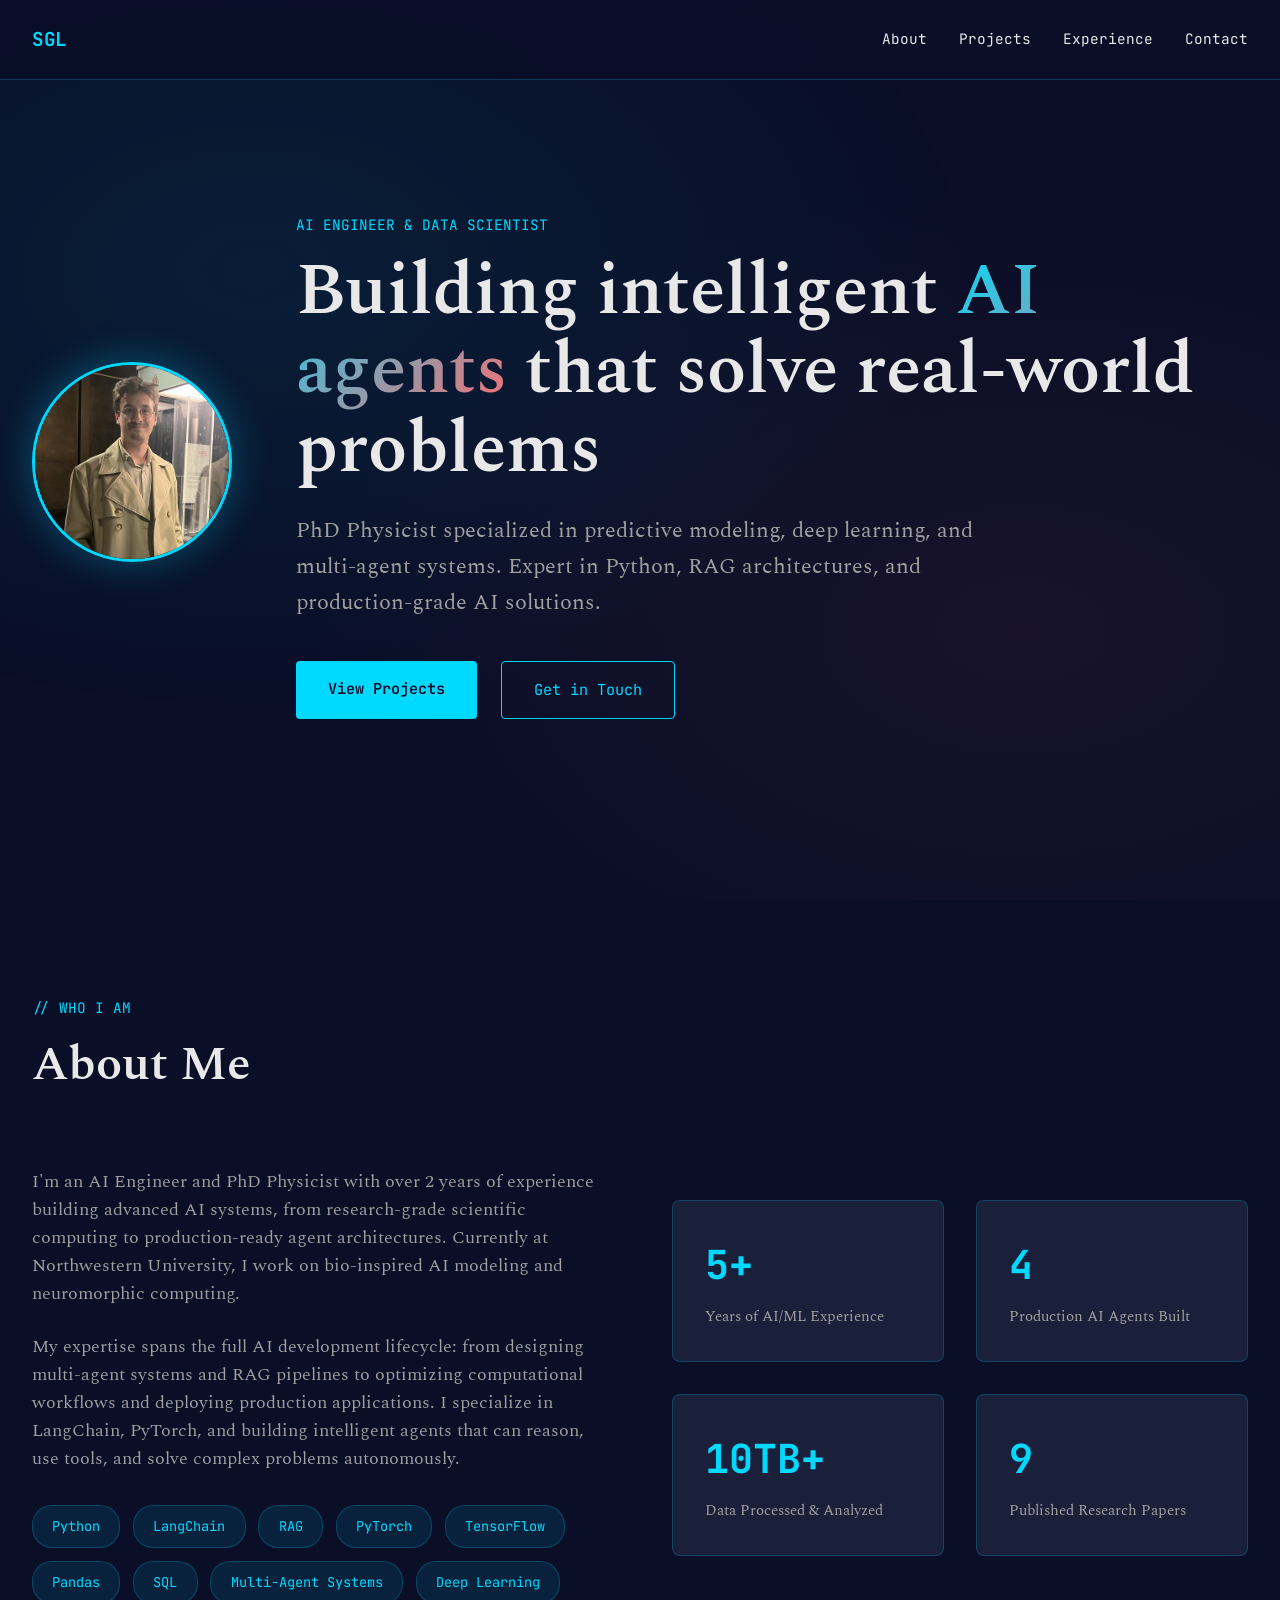
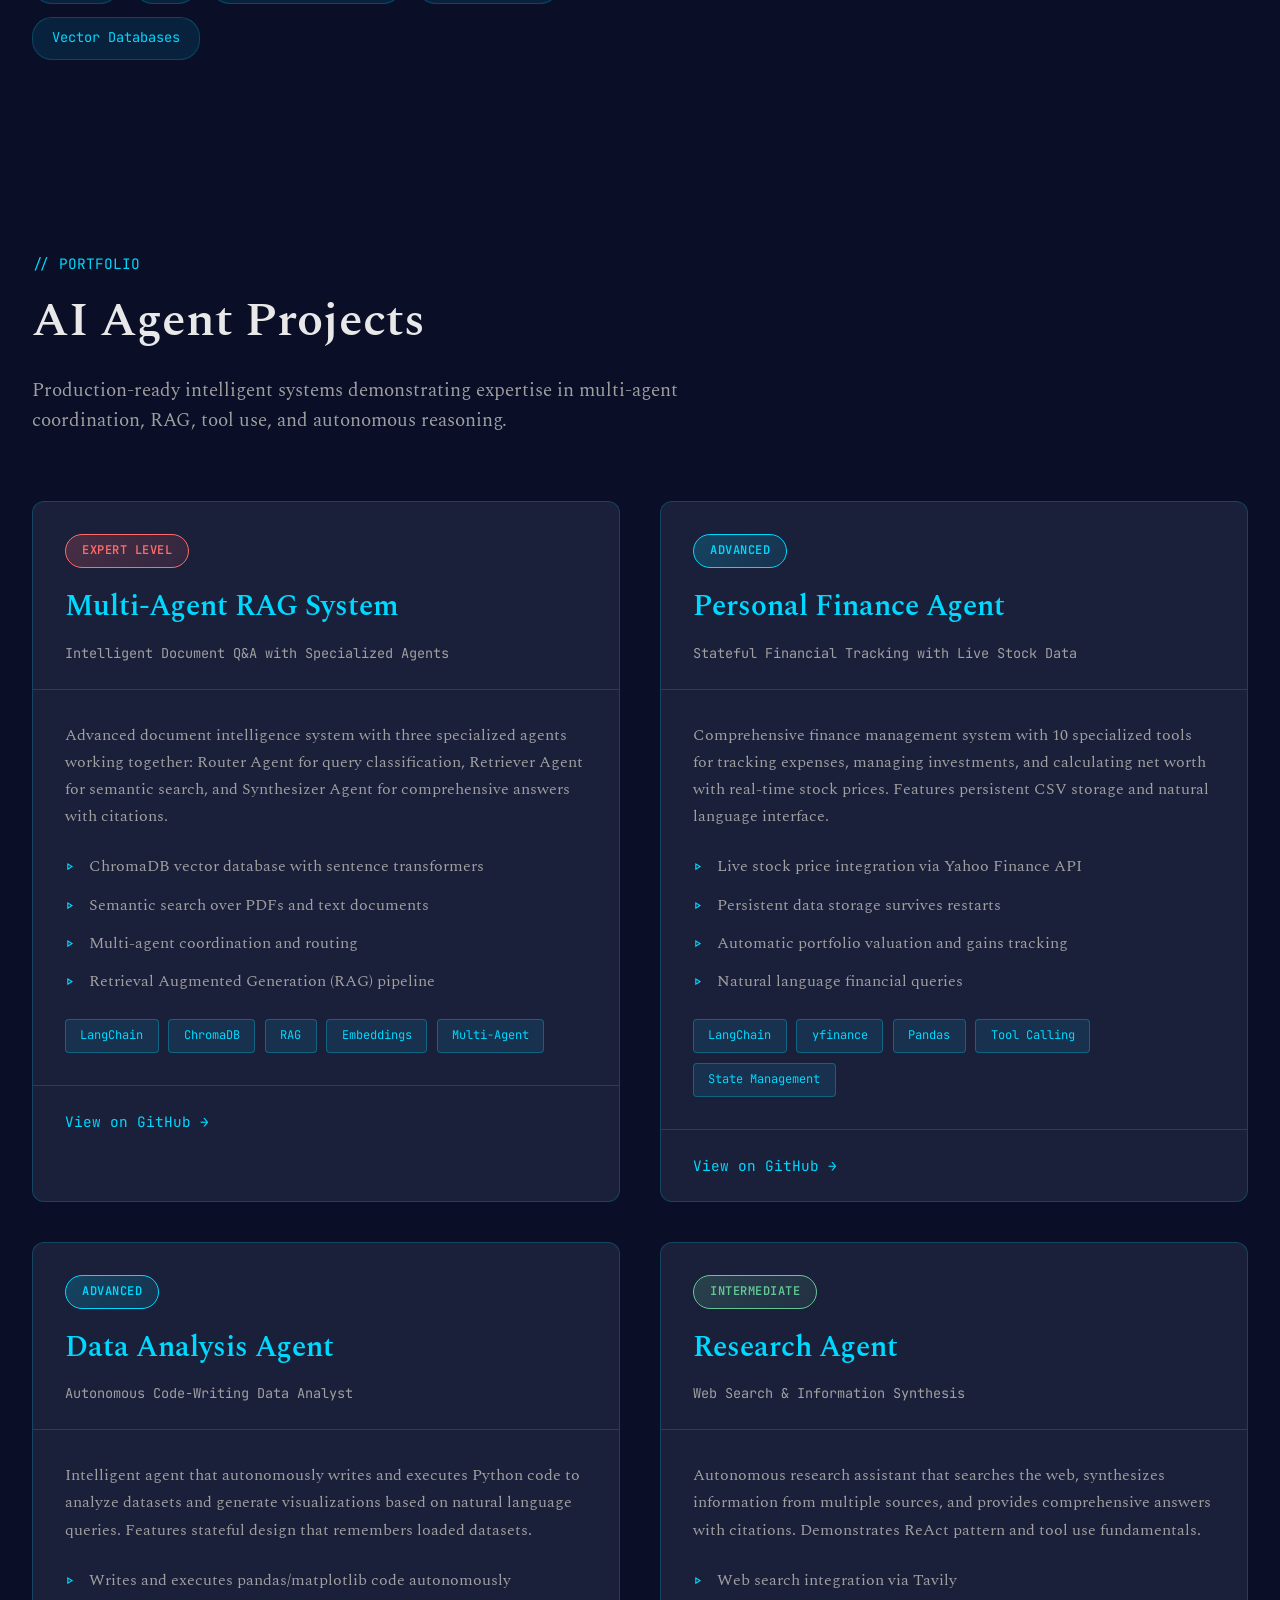
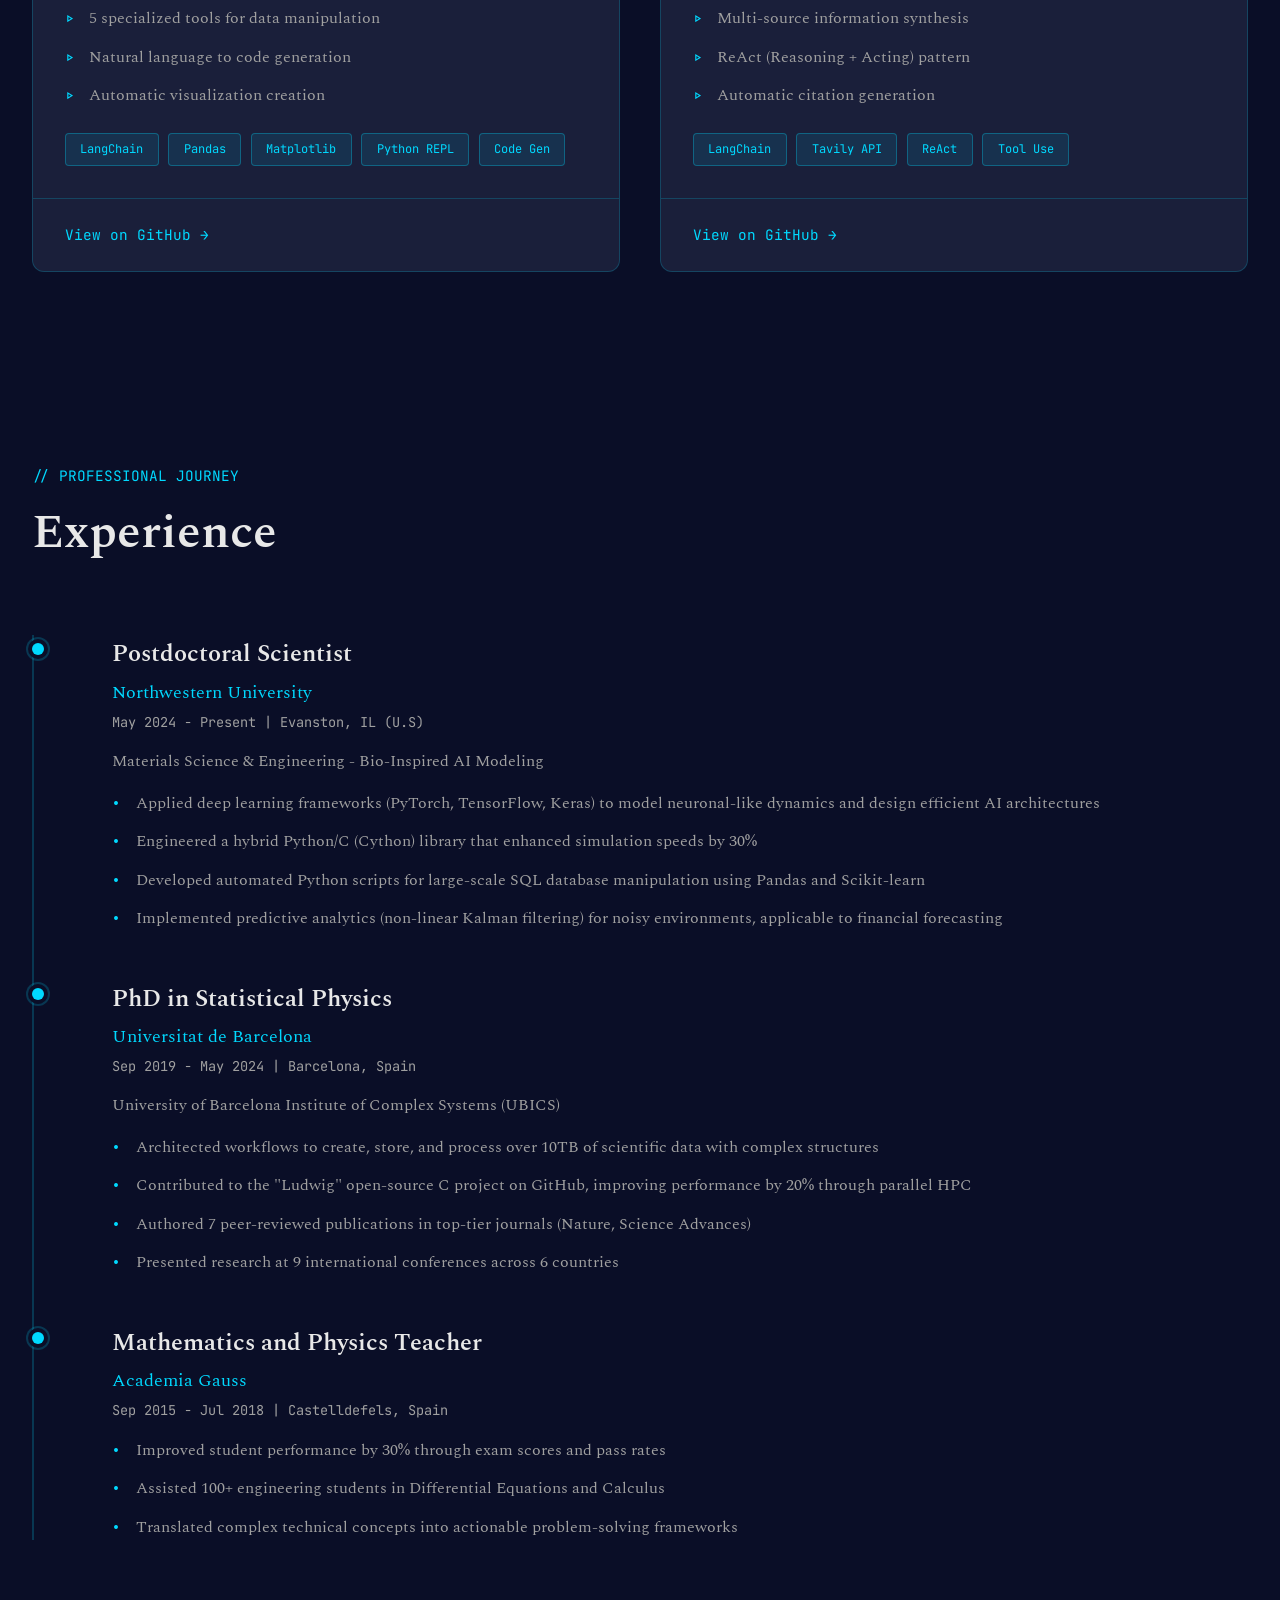
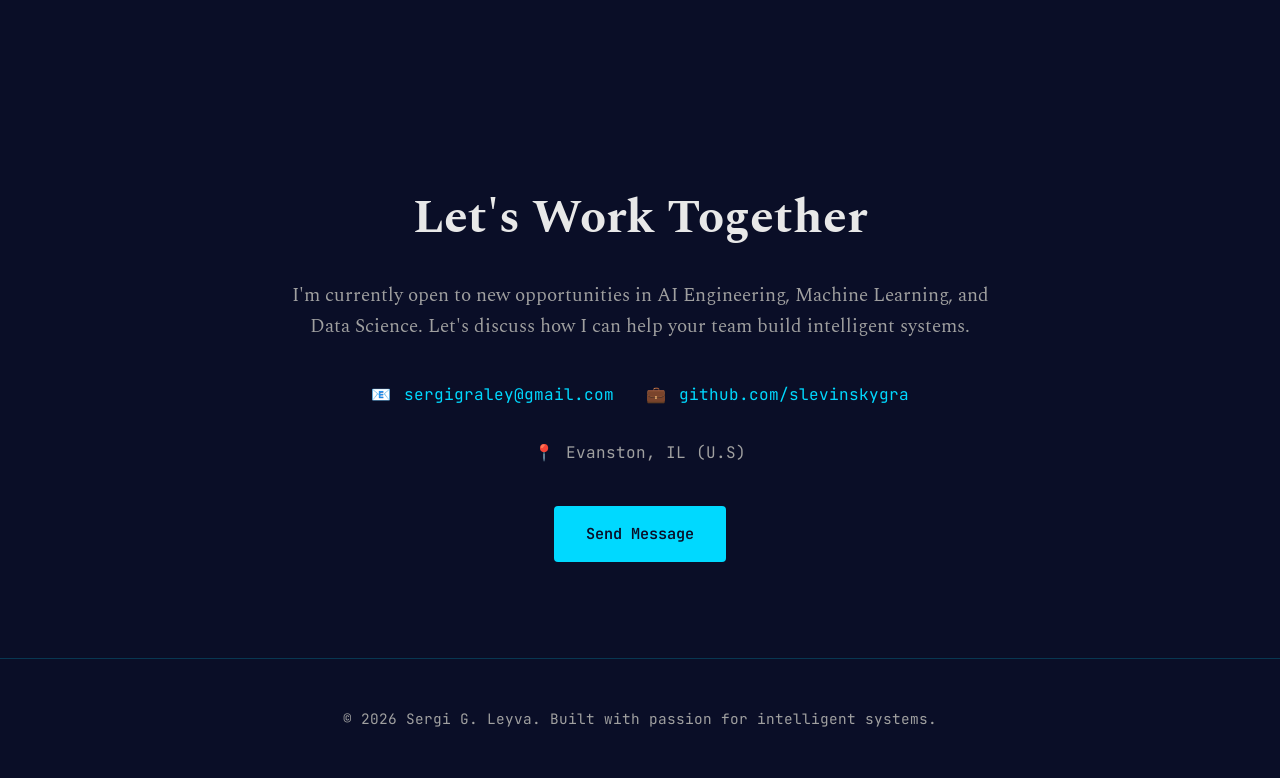
==== index.html @ ccdc1116 "Update GitHub link in project section" ====
<!DOCTYPE html>
<html lang="en">
<head>
    <meta charset="UTF-8">
    <meta name="viewport" content="width=device-width, initial-scale=1.0">
    <title>Sergi G. Leyva | AI Engineer & Data Scientist</title>
    <link rel="preconnect" href="https://fonts.googleapis.com">
    <link rel="preconnect" href="https://fonts.gstatic.com" crossorigin>
    <link href="https://fonts.googleapis.com/css2?family=JetBrains+Mono:wght@400;600;700&family=Spectral:wght@300;400;600&display=swap" rel="stylesheet">
    <style>
        :root {
            --primary: #0a0e27;
            --secondary: #1a1f3a;
            --accent: #00d9ff;
            --accent-warm: #ff6b6b;
            --text: #e8e8e8;
            --text-dim: #a0a0a0;
            --border: rgba(0, 217, 255, 0.2);
        }

        * {
            margin: 0;
            padding: 0;
            box-sizing: border-box;
        }

        body {
            font-family: 'Spectral', serif;
            background: var(--primary);
            color: var(--text);
            line-height: 1.6;
            overflow-x: hidden;
        }

        /* Animated Background */
        .bg-gradient {
            position: fixed;
            top: 0;
            left: 0;
            right: 0;
            bottom: 0;
            background: 
                radial-gradient(ellipse at 20% 30%, rgba(0, 217, 255, 0.08) 0%, transparent 50%),
                radial-gradient(ellipse at 80% 70%, rgba(255, 107, 107, 0.06) 0%, transparent 50%);
            z-index: -1;
            animation: gradientShift 15s ease infinite;
        }

        @keyframes gradientShift {
            0%, 100% { opacity: 0.5; }
            50% { opacity: 0.8; }
        }

        /* Navigation */
        nav {
            position: fixed;
            top: 0;
            left: 0;
            right: 0;
            background: rgba(10, 14, 39, 0.9);
            backdrop-filter: blur(10px);
            border-bottom: 1px solid var(--border);
            padding: 1.5rem 2rem;
            z-index: 100;
            animation: slideDown 0.5s ease;
        }

        @keyframes slideDown {
            from { transform: translateY(-100%); }
            to { transform: translateY(0); }
        }

        nav .container {
            max-width: 1400px;
            margin: 0 auto;
            display: flex;
            justify-content: space-between;
            align-items: center;
        }

        .logo {
            font-family: 'JetBrains Mono', monospace;
            font-size: 1.2rem;
            font-weight: 700;
            color: var(--accent);
            letter-spacing: -0.02em;
        }

        .nav-links {
            display: flex;
            gap: 2rem;
            list-style: none;
        }

        .nav-links a {
            color: var(--text);
            text-decoration: none;
            font-family: 'JetBrains Mono', monospace;
            font-size: 0.9rem;
            transition: color 0.3s ease;
        }

        .nav-links a:hover {
            color: var(--accent);
        }

        /* Hero Section */
        .hero {
            min-height: 100vh;
            display: flex;
            align-items: center;
            padding: 6rem 2rem 4rem;
            position: relative;
        }

        .hero .container {
            max-width: 1400px;
            margin: 0 auto;
            width: 100%;
        }

        .hero-content {
            max-width: 900px;
        }

        .hero-with-photo {
            display: flex;
            align-items: center;
            gap: 4rem;
        }

        .profile-photo {
            flex-shrink: 0;
        }

        .profile-photo img {
            width: 200px;
            height: 200px;
            border-radius: 50%;
            object-fit: cover;
            border: 3px solid var(--accent);
            box-shadow: 0 0 40px rgba(0, 217, 255, 0.3);
            opacity: 0;
            animation: fadeIn 0.8s ease 0.3s forwards;
        }

        @keyframes fadeIn {
            to {
                opacity: 1;
            }
        }

        .hero-tag {
            font-family: 'JetBrains Mono', monospace;
            color: var(--accent);
            font-size: 0.9rem;
            margin-bottom: 1rem;
            opacity: 0;
            animation: fadeInUp 0.6s ease forwards;
        }

        .hero h1 {
            font-size: 4.5rem;
            font-weight: 600;
            line-height: 1.1;
            margin-bottom: 1.5rem;
            opacity: 0;
            animation: fadeInUp 0.6s ease 0.2s forwards;
        }

        .hero h1 .highlight {
            background: linear-gradient(135deg, var(--accent), var(--accent-warm));
            -webkit-background-clip: text;
            -webkit-text-fill-color: transparent;
            background-clip: text;
        }

        .hero-subtitle {
            font-size: 1.4rem;
            color: var(--text-dim);
            margin-bottom: 2.5rem;
            max-width: 700px;
            opacity: 0;
            animation: fadeInUp 0.6s ease 0.4s forwards;
        }

        .hero-cta {
            display: flex;
            gap: 1.5rem;
            opacity: 0;
            animation: fadeInUp 0.6s ease 0.6s forwards;
        }

        .btn {
            padding: 1rem 2rem;
            font-family: 'JetBrains Mono', monospace;
            font-size: 0.95rem;
            text-decoration: none;
            border-radius: 4px;
            transition: all 0.3s ease;
            display: inline-block;
        }

        .btn-primary {
            background: var(--accent);
            color: var(--primary);
            font-weight: 600;
        }

        .btn-primary:hover {
            background: var(--accent-warm);
            transform: translateY(-2px);
            box-shadow: 0 10px 30px rgba(0, 217, 255, 0.3);
        }

        .btn-secondary {
            border: 1px solid var(--accent);
            color: var(--accent);
        }

        .btn-secondary:hover {
            background: rgba(0, 217, 255, 0.1);
            transform: translateY(-2px);
        }

        @keyframes fadeInUp {
            to {
                opacity: 1;
                transform: translateY(0);
            }
            from {
                opacity: 0;
                transform: translateY(20px);
            }
        }

        /* Section Styles */
        section {
            padding: 6rem 2rem;
            position: relative;
        }

        .container {
            max-width: 1400px;
            margin: 0 auto;
        }

        .section-header {
            margin-bottom: 4rem;
        }

        .section-tag {
            font-family: 'JetBrains Mono', monospace;
            color: var(--accent);
            font-size: 0.9rem;
            margin-bottom: 0.5rem;
        }

        .section-title {
            font-size: 3rem;
            font-weight: 600;
            margin-bottom: 1rem;
        }

        .section-description {
            font-size: 1.2rem;
            color: var(--text-dim);
            max-width: 700px;
        }

        /* About Section */
        .about-grid {
            display: grid;
            grid-template-columns: 1fr 1fr;
            gap: 4rem;
            align-items: start;
        }

        .about-content p {
            font-size: 1.1rem;
            margin-bottom: 1.5rem;
            color: var(--text-dim);
        }

        .stats-grid {
            display: grid;
            grid-template-columns: repeat(2, 1fr);
            gap: 2rem;
            margin-top: 2rem;
        }

        .stat-card {
            background: var(--secondary);
            padding: 2rem;
            border-radius: 8px;
            border: 1px solid var(--border);
            transition: transform 0.3s ease, box-shadow 0.3s ease;
        }

        .stat-card:hover {
            transform: translateY(-4px);
            box-shadow: 0 10px 30px rgba(0, 217, 255, 0.2);
        }

        .stat-number {
            font-size: 2.5rem;
            font-weight: 700;
            color: var(--accent);
            font-family: 'JetBrains Mono', monospace;
        }

        .stat-label {
            font-size: 0.95rem;
            color: var(--text-dim);
            margin-top: 0.5rem;
        }

        .skills-list {
            display: flex;
            flex-wrap: wrap;
            gap: 0.8rem;
            margin-top: 2rem;
        }

        .skill-tag {
            background: rgba(0, 217, 255, 0.1);
            color: var(--accent);
            padding: 0.6rem 1.2rem;
            border-radius: 20px;
            font-family: 'JetBrains Mono', monospace;
            font-size: 0.85rem;
            border: 1px solid var(--border);
            transition: all 0.3s ease;
        }

        .skill-tag:hover {
            background: rgba(0, 217, 255, 0.2);
            transform: translateY(-2px);
        }

        /* Projects Section */
        .projects-grid {
            display: grid;
            grid-template-columns: repeat(auto-fit, minmax(500px, 1fr));
            gap: 2.5rem;
        }

        .project-card {
            background: var(--secondary);
            border: 1px solid var(--border);
            border-radius: 12px;
            overflow: hidden;
            transition: all 0.4s ease;
            position: relative;
        }

        .project-card:hover {
            transform: translateY(-8px);
            box-shadow: 0 20px 40px rgba(0, 217, 255, 0.2);
            border-color: var(--accent);
        }

        .project-header {
            padding: 2rem 2rem 1.5rem;
            border-bottom: 1px solid var(--border);
        }

        .project-complexity {
            display: inline-block;
            margin-bottom: 1rem;
        }

        .complexity-badge {
            display: inline-block;
            padding: 0.4rem 1rem;
            border-radius: 20px;
            font-family: 'JetBrains Mono', monospace;
            font-size: 0.75rem;
            font-weight: 600;
            text-transform: uppercase;
            letter-spacing: 0.5px;
        }

        .complexity-expert {
            background: linear-gradient(135deg, rgba(255, 107, 107, 0.2), rgba(255, 107, 107, 0.1));
            color: var(--accent-warm);
            border: 1px solid var(--accent-warm);
        }

        .complexity-advanced {
            background: linear-gradient(135deg, rgba(0, 217, 255, 0.2), rgba(0, 217, 255, 0.1));
            color: var(--accent);
            border: 1px solid var(--accent);
        }

        .complexity-intermediate {
            background: linear-gradient(135deg, rgba(100, 200, 150, 0.2), rgba(100, 200, 150, 0.1));
            color: #64c896;
            border: 1px solid #64c896;
        }

        .star {
            color: var(--accent);
            font-size: 1.2rem;
        }

        .project-title {
            font-size: 1.8rem;
            font-weight: 600;
            margin-bottom: 0.8rem;
            color: var(--accent);
        }

        .project-subtitle {
            font-family: 'JetBrains Mono', monospace;
            font-size: 0.85rem;
            color: var(--text-dim);
        }

        .project-body {
            padding: 2rem;
        }

        .project-description {
            color: var(--text-dim);
            margin-bottom: 1.5rem;
            line-height: 1.7;
        }

        .project-features {
            list-style: none;
            margin-bottom: 1.5rem;
        }

        .project-features li {
            padding-left: 1.5rem;
            position: relative;
            margin-bottom: 0.8rem;
            color: var(--text-dim);
        }

        .project-features li:before {
            content: "▹";
            position: absolute;
            left: 0;
            color: var(--accent);
            font-weight: bold;
        }

        .project-tech {
            display: flex;
            flex-wrap: wrap;
            gap: 0.6rem;
        }

        .tech-badge {
            background: rgba(0, 217, 255, 0.1);
            color: var(--accent);
            padding: 0.4rem 0.9rem;
            border-radius: 4px;
            font-family: 'JetBrains Mono', monospace;
            font-size: 0.75rem;
            border: 1px solid rgba(0, 217, 255, 0.3);
        }

        .project-links {
            padding: 1.5rem 2rem;
            border-top: 1px solid var(--border);
            display: flex;
            justify-content: space-between;
            align-items: center;
        }

        .project-link {
            font-family: 'JetBrains Mono', monospace;
            color: var(--accent);
            text-decoration: none;
            font-size: 0.9rem;
            transition: color 0.3s ease;
        }

        .project-link:hover {
            color: var(--accent-warm);
        }

        /* Experience Section */
        .experience-timeline {
            position: relative;
            padding-left: 3rem;
        }

        .experience-timeline:before {
            content: '';
            position: absolute;
            left: 0;
            top: 0;
            bottom: 0;
            width: 2px;
            background: var(--border);
        }

        .experience-item {
            position: relative;
            margin-bottom: 3rem;
            padding-left: 2rem;
        }

        .experience-item:before {
            content: '';
            position: absolute;
            left: -3rem;
            top: 0.5rem;
            width: 12px;
            height: 12px;
            background: var(--accent);
            border-radius: 50%;
            box-shadow: 0 0 0 4px var(--primary), 0 0 0 6px var(--border);
        }

        .experience-header {
            margin-bottom: 1rem;
        }

        .experience-title {
            font-size: 1.5rem;
            font-weight: 600;
            color: var(--text);
            margin-bottom: 0.3rem;
        }

        .experience-company {
            font-size: 1.1rem;
            color: var(--accent);
            margin-bottom: 0.3rem;
        }

        .experience-period {
            font-family: 'JetBrains Mono', monospace;
            font-size: 0.85rem;
            color: var(--text-dim);
        }

        .experience-description {
            color: var(--text-dim);
            margin-bottom: 1rem;
        }

        .experience-highlights {
            list-style: none;
        }

        .experience-highlights li {
            padding-left: 1.5rem;
            position: relative;
            margin-bottom: 0.8rem;
            color: var(--text-dim);
        }

        .experience-highlights li:before {
            content: "•";
            position: absolute;
            left: 0;
            color: var(--accent);
            font-weight: bold;
        }

        /* Contact Section */
        .contact-content {
            text-align: center;
            max-width: 700px;
            margin: 0 auto;
        }

        .contact-content h2 {
            font-size: 3rem;
            margin-bottom: 1.5rem;
        }

        .contact-content p {
            font-size: 1.2rem;
            color: var(--text-dim);
            margin-bottom: 2.5rem;
        }

        .contact-info {
            display: flex;
            justify-content: center;
            gap: 2rem;
            margin-bottom: 2.5rem;
            flex-wrap: wrap;
        }

        .contact-item {
            display: flex;
            align-items: center;
            gap: 0.8rem;
            font-family: 'JetBrains Mono', monospace;
            color: var(--text-dim);
        }

        .contact-item a {
            color: var(--accent);
            text-decoration: none;
            transition: color 0.3s ease;
        }

        .contact-item a:hover {
            color: var(--accent-warm);
        }

        /* Footer */
        footer {
            padding: 3rem 2rem;
            border-top: 1px solid var(--border);
            text-align: center;
            color: var(--text-dim);
            font-family: 'JetBrains Mono', monospace;
            font-size: 0.9rem;
        }

        /* Responsive */
        @media (max-width: 968px) {
            .hero h1 {
                font-size: 3rem;
            }

            .hero-with-photo {
                flex-direction: column;
                gap: 2rem;
            }

            .profile-photo img {
                width: 150px;
                height: 150px;
            }

            .about-grid {
                grid-template-columns: 1fr;
                gap: 3rem;
            }

            .projects-grid {
                grid-template-columns: 1fr;
            }

            .nav-links {
                display: none;
            }

            .stats-grid {
                grid-template-columns: 1fr;
            }
        }

        /* Scroll animations */
        .fade-in {
            opacity: 0;
            transform: translateY(30px);
            transition: opacity 0.6s ease, transform 0.6s ease;
        }

        .fade-in.visible {
            opacity: 1;
            transform: translateY(0);
        }
    </style>
</head>
<body>
    <div class="bg-gradient"></div>

    <nav>
        <div class="container">
            <div class="logo">SGL</div>
            <ul class="nav-links">
                <li><a href="#about">About</a></li>
                <li><a href="#projects">Projects</a></li>
                <li><a href="#experience">Experience</a></li>
                <li><a href="#contact">Contact</a></li>
            </ul>
        </div>
    </nav>

    <section class="hero">
        <div class="container">
            <div class="hero-with-photo">
                <div class="profile-photo">
                    <img src="assets/profile.png" alt="Sergi G. Leyva">
                </div>
                <div class="hero-content">
                    <div class="hero-tag">AI ENGINEER & DATA SCIENTIST</div>
                    <h1>Building intelligent <span class="highlight">AI agents</span> that solve real-world problems</h1>
                    <p class="hero-subtitle">PhD Physicist specialized in predictive modeling, deep learning, and multi-agent systems. Expert in Python, RAG architectures, and production-grade AI solutions.</p>
                    <div class="hero-cta">
                        <a href="#projects" class="btn btn-primary">View Projects</a>
                        <a href="#contact" class="btn btn-secondary">Get in Touch</a>
                    </div>
                </div>
            </div>
        </div>
    </section>

    <section id="about">
        <div class="container">
            <div class="section-header">
                <div class="section-tag">// WHO I AM</div>
                <h2 class="section-title">About Me</h2>
            </div>
            <div class="about-grid">
                <div class="about-content">
                    <p>I'm an AI Engineer and PhD Physicist with over 2 years of experience building advanced AI systems, from research-grade scientific computing to production-ready agent architectures. Currently at Northwestern University, I work on bio-inspired AI modeling and neuromorphic computing.</p>
                    
                    <p>My expertise spans the full AI development lifecycle: from designing multi-agent systems and RAG pipelines to optimizing computational workflows and deploying production applications. I specialize in LangChain, PyTorch, and building intelligent agents that can reason, use tools, and solve complex problems autonomously.</p>

                    <div class="skills-list">
                        <div class="skill-tag">Python</div>
                        <div class="skill-tag">LangChain</div>
                        <div class="skill-tag">RAG</div>
                        <div class="skill-tag">PyTorch</div>
                        <div class="skill-tag">TensorFlow</div>
                        <div class="skill-tag">Pandas</div>
                        <div class="skill-tag">SQL</div>
                        <div class="skill-tag">Multi-Agent Systems</div>
                        <div class="skill-tag">Deep Learning</div>
                        <div class="skill-tag">Vector Databases</div>
                    </div>
                </div>
                <div class="stats-grid">
                    <div class="stat-card fade-in">
                        <div class="stat-number">5+</div>
                        <div class="stat-label">Years of AI/ML Experience</div>
                    </div>
                    <div class="stat-card fade-in">
                        <div class="stat-number">4</div>
                        <div class="stat-label">Production AI Agents Built</div>
                    </div>
                    <div class="stat-card fade-in">
                        <div class="stat-number">10TB+</div>
                        <div class="stat-label">Data Processed & Analyzed</div>
                    </div>
                    <div class="stat-card fade-in">
                        <div class="stat-number">9</div>
                        <div class="stat-label">Published Research Papers</div>
                    </div>
                </div>
            </div>
        </div>
    </section>

    <section id="projects">
        <div class="container">
            <div class="section-header">
                <div class="section-tag">// PORTFOLIO</div>
                <h2 class="section-title">AI Agent Projects</h2>
                <p class="section-description">Production-ready intelligent systems demonstrating expertise in multi-agent coordination, RAG, tool use, and autonomous reasoning.</p>
            </div>
            <div class="projects-grid">
                <div class="project-card fade-in">
                    <div class="project-header">
                        <div class="project-complexity">
                            <span class="complexity-badge complexity-expert">Expert Level</span>
                        </div>
                        <h3 class="project-title">Multi-Agent RAG System</h3>
                        <p class="project-subtitle">Intelligent Document Q&A with Specialized Agents</p>
                    </div>
                    <div class="project-body">
                        <p class="project-description">
                            Advanced document intelligence system with three specialized agents working together: Router Agent for query classification, Retriever Agent for semantic search, and Synthesizer Agent for comprehensive answers with citations.
                        </p>
                        <ul class="project-features">
                            <li>ChromaDB vector database with sentence transformers</li>
                            <li>Semantic search over PDFs and text documents</li>
                            <li>Multi-agent coordination and routing</li>
                            <li>Retrieval Augmented Generation (RAG) pipeline</li>
                        </ul>
                        <div class="project-tech">
                            <span class="tech-badge">LangChain</span>
                            <span class="tech-badge">ChromaDB</span>
                            <span class="tech-badge">RAG</span>
                            <span class="tech-badge">Embeddings</span>
                            <span class="tech-badge">Multi-Agent</span>
                        </div>
                    </div>
                    <div class="project-links">
                        <a href="https://github.com/slevinskygra/multi-agent-rag-system" target="_blank" class="project-link">View on GitHub →</a>
                    </div>
                </div>

                <div class="project-card fade-in">
                    <div class="project-header">
                        <div class="project-complexity">
                            <span class="complexity-badge complexity-advanced">Advanced</span>
                        </div>
                        <h3 class="project-title">Personal Finance Agent</h3>
                        <p class="project-subtitle">Stateful Financial Tracking with Live Stock Data</p>
                    </div>
                    <div class="project-body">
                        <p class="project-description">
                            Comprehensive finance management system with 10 specialized tools for tracking expenses, managing investments, and calculating net worth with real-time stock prices. Features persistent CSV storage and natural language interface.
                        </p>
                        <ul class="project-features">
                            <li>Live stock price integration via Yahoo Finance API</li>
                            <li>Persistent data storage survives restarts</li>
                            <li>Automatic portfolio valuation and gains tracking</li>
                            <li>Natural language financial queries</li>
                        </ul>
                        <div class="project-tech">
                            <span class="tech-badge">LangChain</span>
                            <span class="tech-badge">yfinance</span>
                            <span class="tech-badge">Pandas</span>
                            <span class="tech-badge">Tool Calling</span>
                            <span class="tech-badge">State Management</span>
                        </div>
                    </div>
                    <div class="project-links">
                        <a href="https://github.com/slevinskygra/finance-agent" target="_blank" class="project-link">View on GitHub →</a>
                    </div>
                </div>

                <div class="project-card fade-in">
                    <div class="project-header">
                        <div class="project-complexity">
                            <span class="complexity-badge complexity-advanced">Advanced</span>
                        </div>
                        <h3 class="project-title">Data Analysis Agent</h3>
                        <p class="project-subtitle">Autonomous Code-Writing Data Analyst</p>
                    </div>
                    <div class="project-body">
                        <p class="project-description">
                            Intelligent agent that autonomously writes and executes Python code to analyze datasets and generate visualizations based on natural language queries. Features stateful design that remembers loaded datasets.
                        </p>
                        <ul class="project-features">
                            <li>Writes and executes pandas/matplotlib code autonomously</li>
                            <li>5 specialized tools for data manipulation</li>
                            <li>Natural language to code generation</li>
                            <li>Automatic visualization creation</li>
                        </ul>
                        <div class="project-tech">
                            <span class="tech-badge">LangChain</span>
                            <span class="tech-badge">Pandas</span>
                            <span class="tech-badge">Matplotlib</span>
                            <span class="tech-badge">Python REPL</span>
                            <span class="tech-badge">Code Gen</span>
                        </div>
                    </div>
                    <div class="project-links">
                        <a href="https://github.com/slevinskygra/data-analysis-agent" target="_blank" class="project-link">View on GitHub →</a>
                    </div>
                </div>

                <div class="project-card fade-in">
                    <div class="project-header">
                        <div class="project-complexity">
                            <span class="complexity-badge complexity-intermediate">Intermediate</span>
                        </div>
                        <h3 class="project-title">Research Agent</h3>
                        <p class="project-subtitle">Web Search & Information Synthesis</p>
                    </div>
                    <div class="project-body">
                        <p class="project-description">
                            Autonomous research assistant that searches the web, synthesizes information from multiple sources, and provides comprehensive answers with citations. Demonstrates ReAct pattern and tool use fundamentals.
                        </p>
                        <ul class="project-features">
                            <li>Web search integration via Tavily</li>
                            <li>Multi-source information synthesis</li>
                            <li>ReAct (Reasoning + Acting) pattern</li>
                            <li>Automatic citation generation</li>
                        </ul>
                        <div class="project-tech">
                            <span class="tech-badge">LangChain</span>
                            <span class="tech-badge">Tavily API</span>
                            <span class="tech-badge">ReAct</span>
                            <span class="tech-badge">Tool Use</span>
                        </div>
                    </div>
                    <div class="project-links">
                        <a href="https://github.com/slevinskygra/websearch-research-agent" target="_blank" class="project-link">View on GitHub →</a>
                    </div>
                </div>
            </div>
        </div>
    </section>

    <section id="experience">
        <div class="container">
            <div class="section-header">
                <div class="section-tag">// PROFESSIONAL JOURNEY</div>
                <h2 class="section-title">Experience</h2>
            </div>
            <div class="experience-timeline">
                <div class="experience-item fade-in">
                    <div class="experience-header">
                        <h3 class="experience-title">Postdoctoral Scientist</h3>
                        <div class="experience-company">Northwestern University</div>
                        <div class="experience-period">May 2024 - Present | Evanston, IL (U.S) </div>
                    </div>
                    <p class="experience-description">Materials Science & Engineering - Bio-Inspired AI Modeling</p>
                    <ul class="experience-highlights">
                        <li>Applied deep learning frameworks (PyTorch, TensorFlow, Keras) to model neuronal-like dynamics and design efficient AI architectures</li>
                        <li>Engineered a hybrid Python/C (Cython) library that enhanced simulation speeds by 30%</li>
                        <li>Developed automated Python scripts for large-scale SQL database manipulation using Pandas and Scikit-learn</li>
                        <li>Implemented predictive analytics (non-linear Kalman filtering) for noisy environments, applicable to financial forecasting</li>
                    </ul>
                </div>

                <div class="experience-item fade-in">
                    <div class="experience-header">
                        <h3 class="experience-title">PhD in Statistical Physics</h3>
                        <div class="experience-company">Universitat de Barcelona</div>
                        <div class="experience-period">Sep 2019 - May 2024 | Barcelona, Spain</div>
                    </div>
                    <p class="experience-description">University of Barcelona Institute of Complex Systems (UBICS)</p>
                    <ul class="experience-highlights">
                        <li>Architected workflows to create, store, and process over 10TB of scientific data with complex structures</li>
                        <li>Contributed to the "Ludwig" open-source C project on GitHub, improving performance by 20% through parallel HPC</li>
                        <li>Authored 7 peer-reviewed publications in top-tier journals (Nature, Science Advances)</li>
                        <li>Presented research at 9 international conferences across 6 countries</li>
                    </ul>
                </div>

                <div class="experience-item fade-in">
                    <div class="experience-header">
                        <h3 class="experience-title">Mathematics and Physics Teacher</h3>
                        <div class="experience-company">Academia Gauss</div>
                        <div class="experience-period">Sep 2015 - Jul 2018 | Castelldefels, Spain</div>
                    </div>
                    <ul class="experience-highlights">
                        <li>Improved student performance by 30% through exam scores and pass rates</li>
                        <li>Assisted 100+ engineering students in Differential Equations and Calculus</li>
                        <li>Translated complex technical concepts into actionable problem-solving frameworks</li>
                    </ul>
                </div>
            </div>
        </div>
    </section>

    <section id="contact">
        <div class="container">
            <div class="contact-content">
                <h2>Let's Work Together</h2>
                <p>I'm currently open to new opportunities in AI Engineering, Machine Learning, and Data Science. Let's discuss how I can help your team build intelligent systems.</p>
                <div class="contact-info">
                    <div class="contact-item">
                        <span>📧</span>
                        <a href="mailto:sergigraley@gmail.com">sergigraley@gmail.com</a>
                    </div>
                    <div class="contact-item">
                        <span>💼</span>
                        <a href="https://github.com/slevinskygra" target="_blank">github.com/slevinskygra</a>
                    </div>
                    <div class="contact-item">
                        <span>📍</span>
                        <span>Evanston, IL (U.S)</span>
                    </div>
                </div>
                <a href="mailto:sergigraley@gmail.com" class="btn btn-primary">Send Message</a>
            </div>
        </div>
    </section>

    <footer>
        <p>&copy; 2026 Sergi G. Leyva. Built with passion for intelligent systems.</p>
    </footer>

    <script>
        // Smooth scrolling
        document.querySelectorAll('a[href^="#"]').forEach(anchor => {
            anchor.addEventListener('click', function (e) {
                e.preventDefault();
                const target = document.querySelector(this.getAttribute('href'));
                if (target) {
                    target.scrollIntoView({
                        behavior: 'smooth',
                        block: 'start'
                    });
                }
            });
        });

        // Scroll animations
        const observerOptions = {
            threshold: 0.1,
            rootMargin: '0px 0px -50px 0px'
        };

        const observer = new IntersectionObserver((entries) => {
            entries.forEach(entry => {
                if (entry.isIntersecting) {
                    entry.target.classList.add('visible');
                }
            });
        }, observerOptions);

        document.querySelectorAll('.fade-in').forEach((element) => {
            observer.observe(element);
        });

        // ==============================================================
        // GITHUB REPOSITORY LINKS
        // ==============================================================
        // The GitHub links are now hard-coded directly in each project card.
        // To update them, find each project card and modify the href attribute
        // in the <a> tag within the .project-links section.
        // 
        // Example:
        // <a href="YOUR-GITHUB-URL" target="_blank" class="project-link">View on GitHub →</a>
    </script>
</body>
</html>
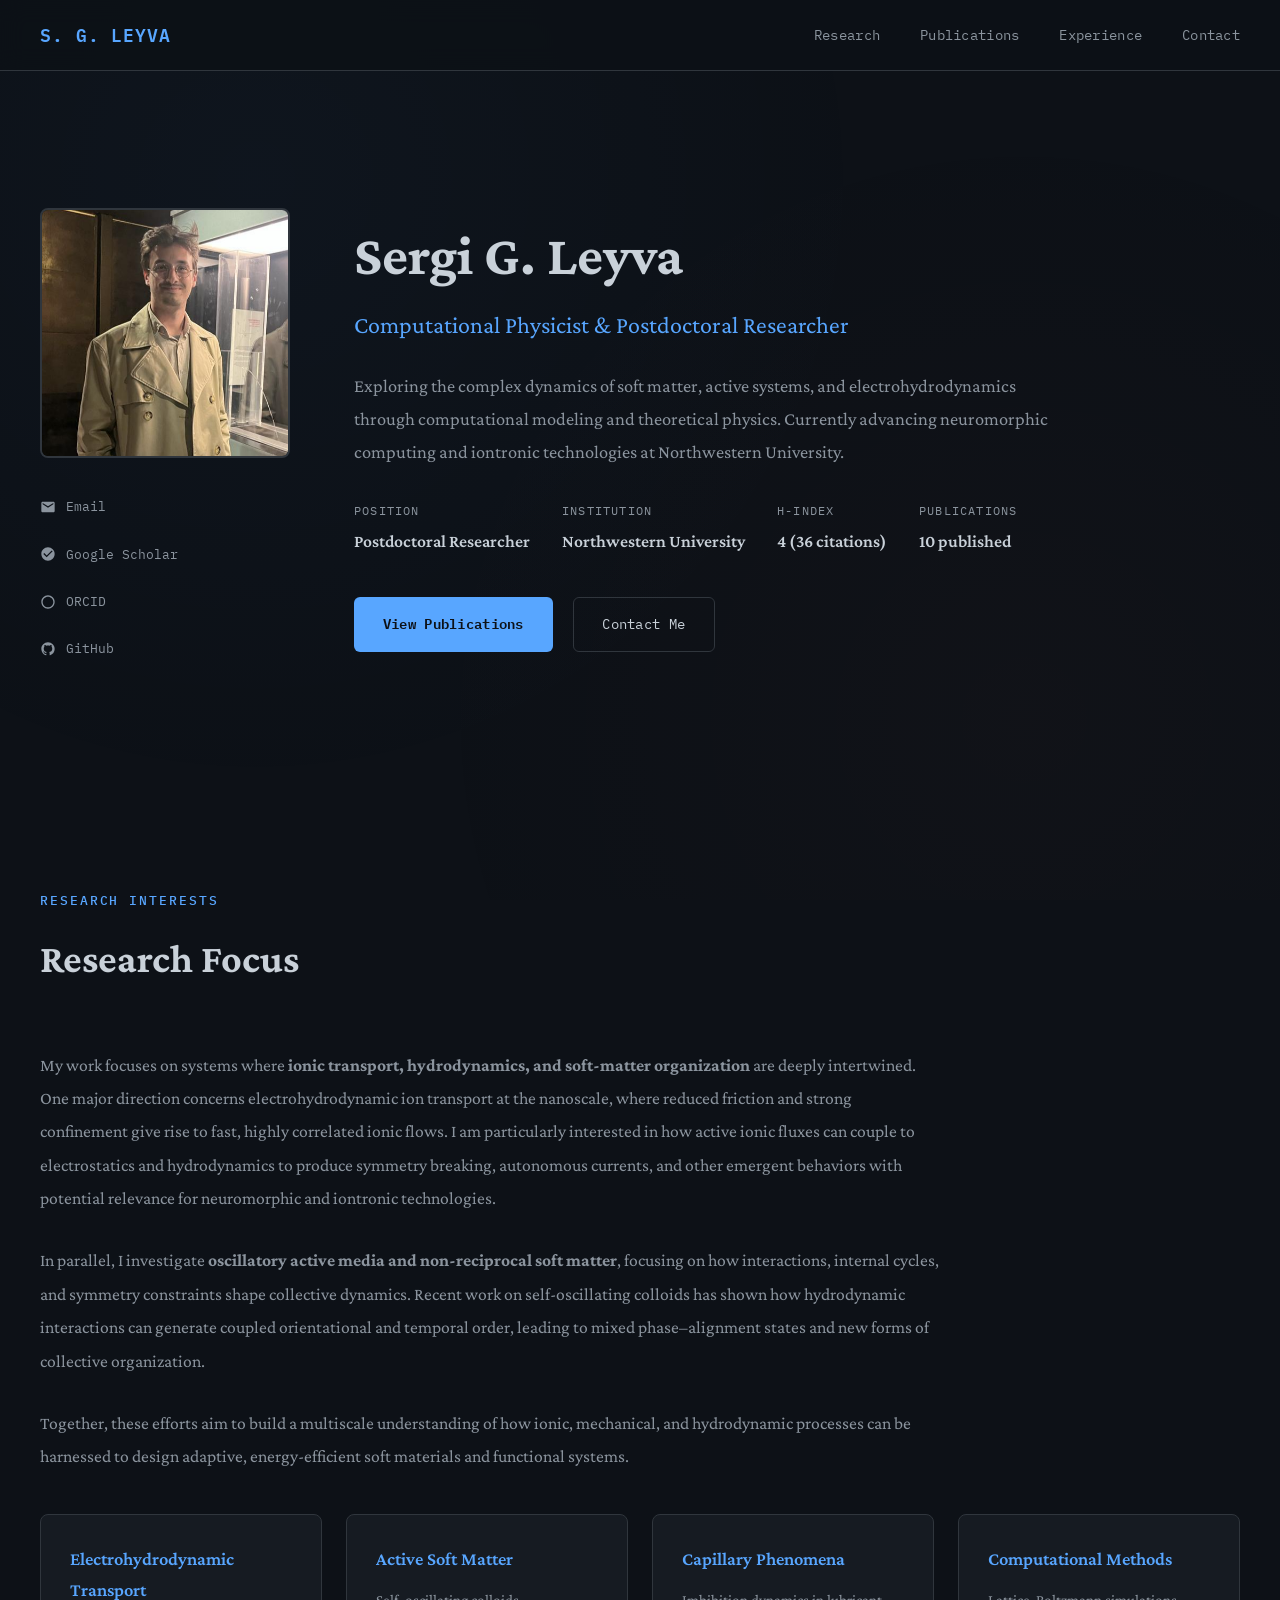
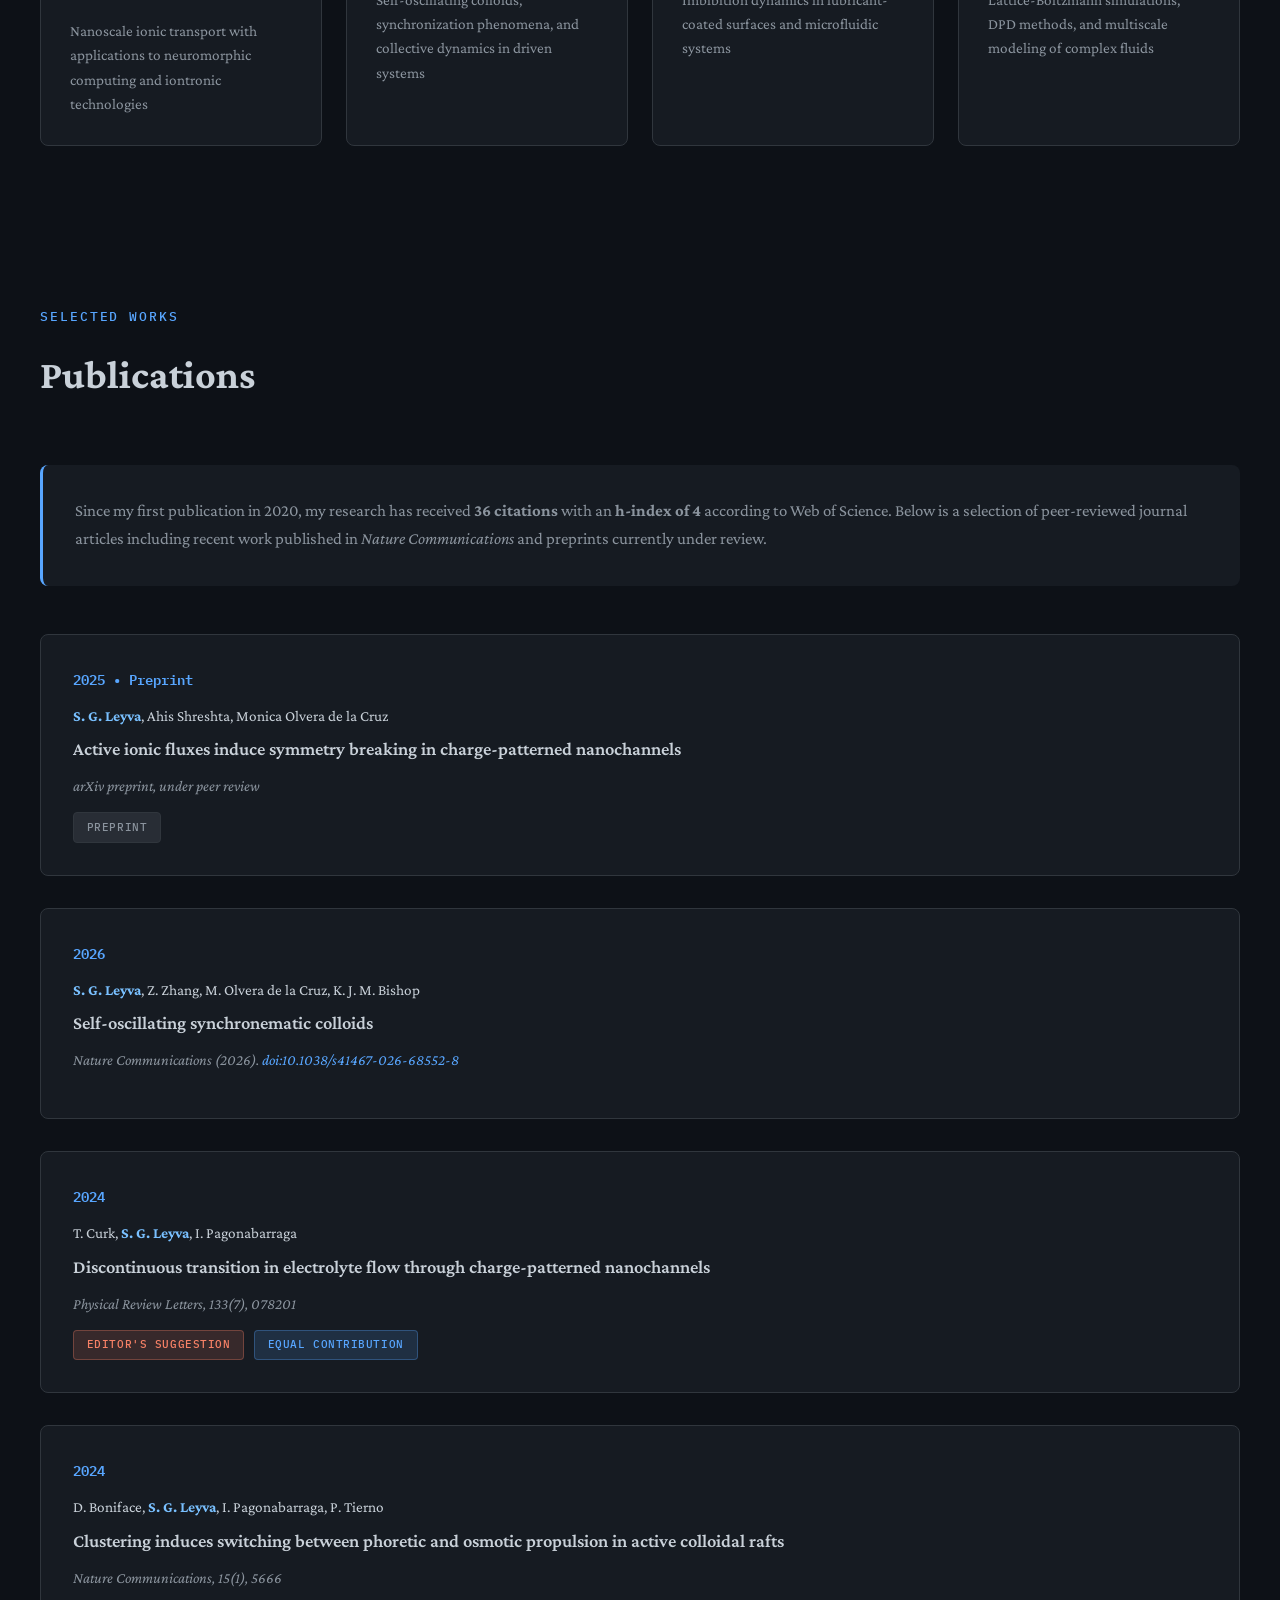
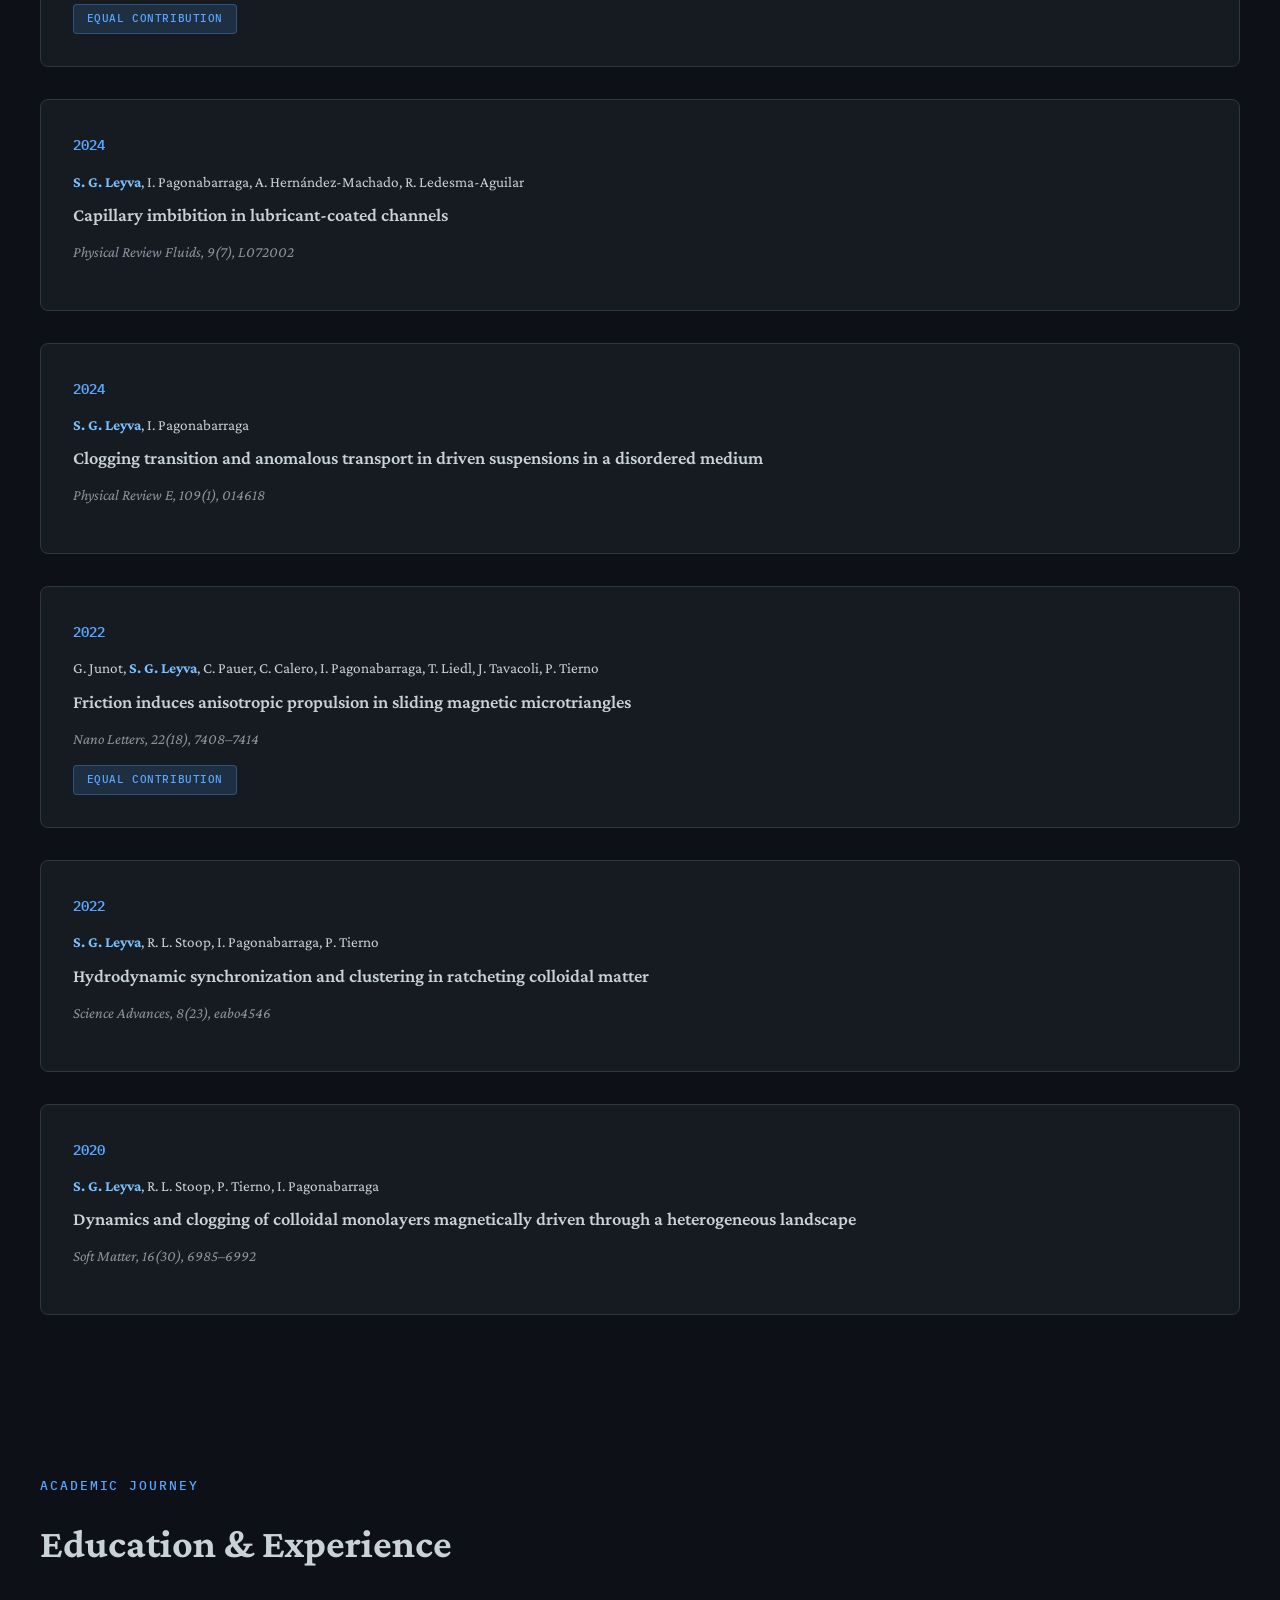
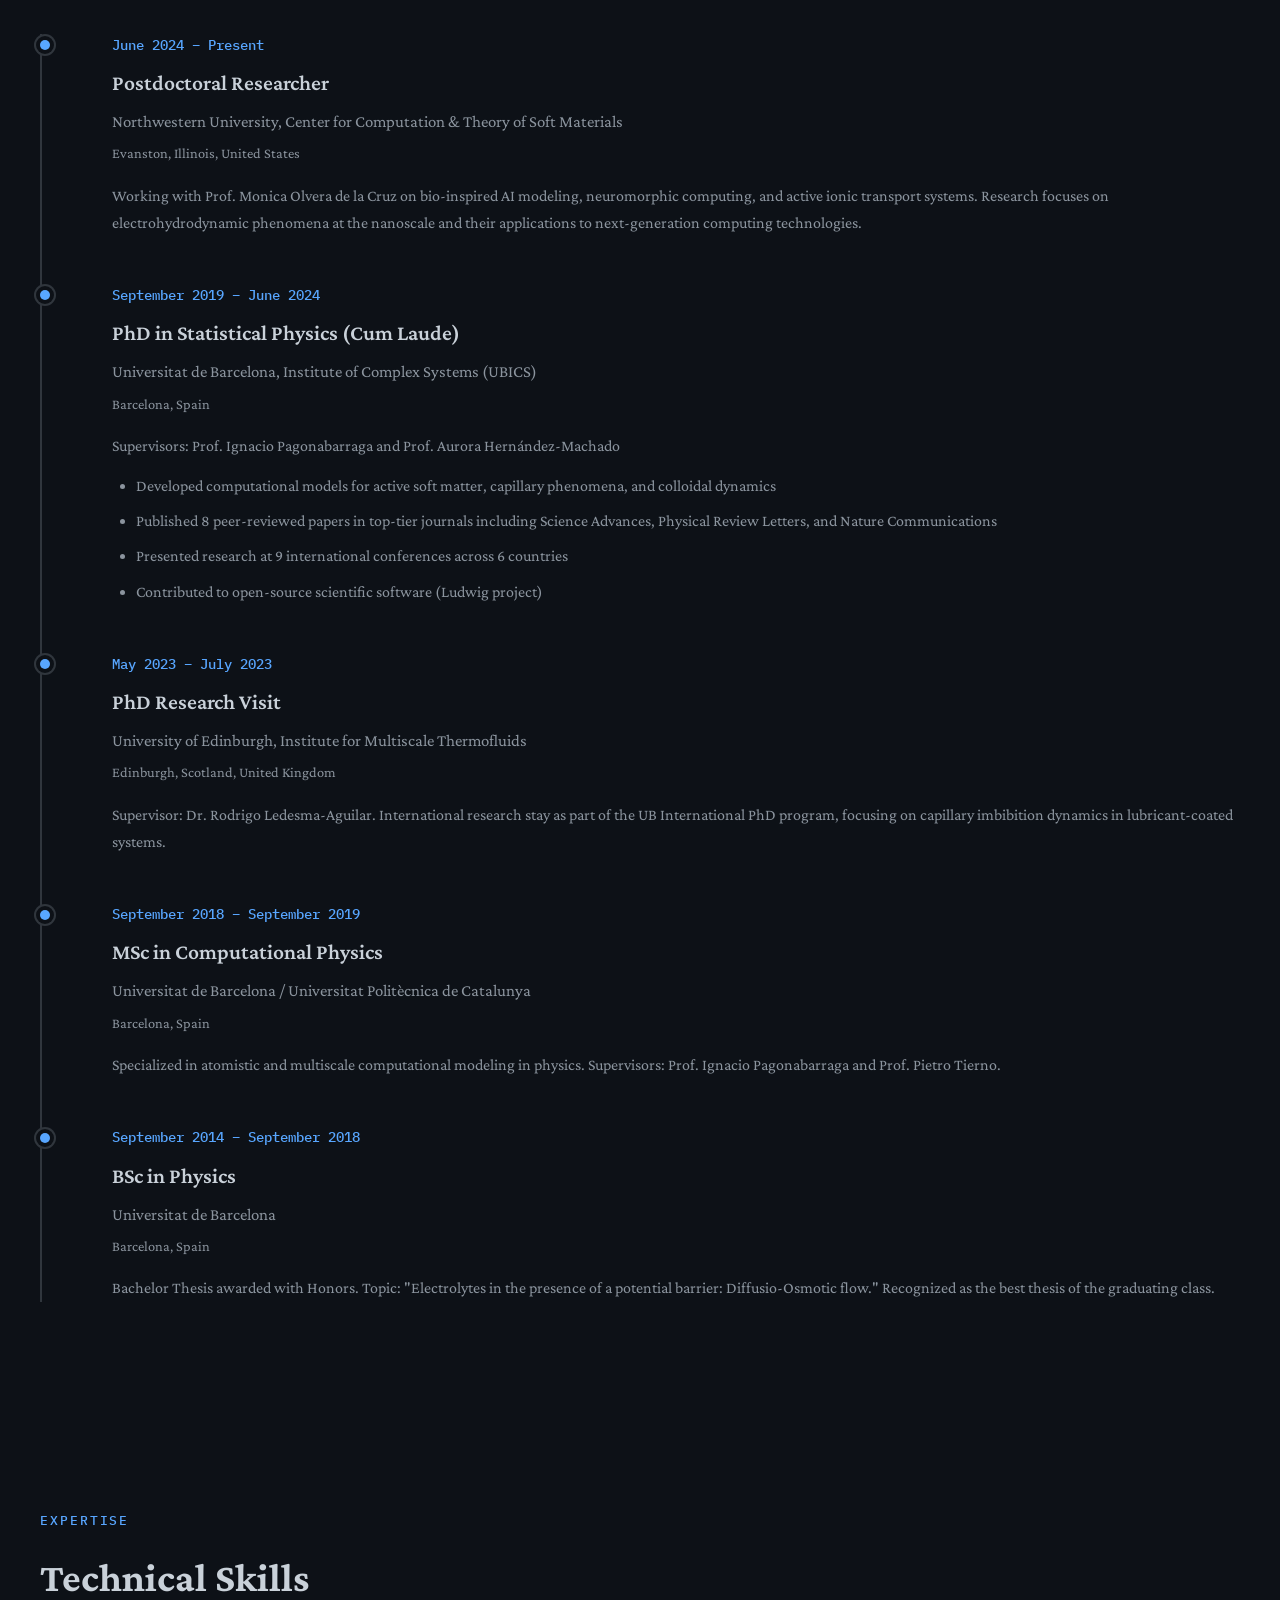
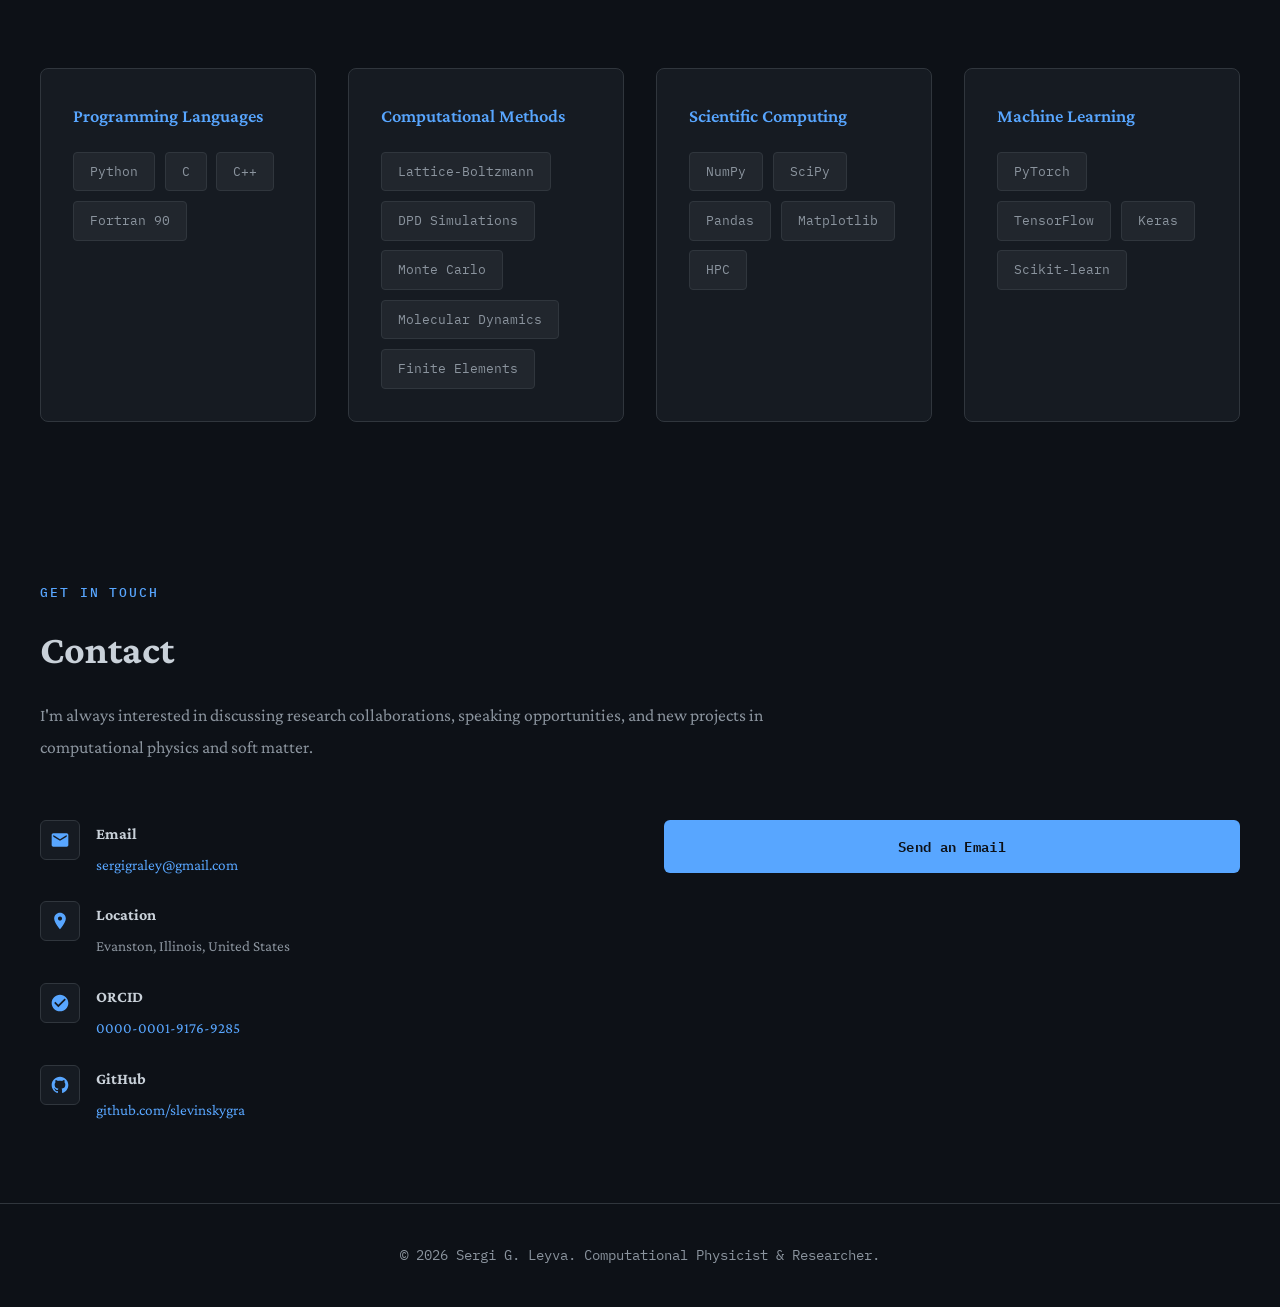
==== commit 663ca0db: "Update index.html" ====
--- a/index.html
+++ b/index.html
@@ -3,19 +3,22 @@
 <head>
     <meta charset="UTF-8">
     <meta name="viewport" content="width=device-width, initial-scale=1.0">
-    <title>Sergi G. Leyva | AI Engineer & Data Scientist</title>
+    <title>Sergi G. Leyva | Computational Physicist & Researcher</title>
     <link rel="preconnect" href="https://fonts.googleapis.com">
     <link rel="preconnect" href="https://fonts.gstatic.com" crossorigin>
-    <link href="https://fonts.googleapis.com/css2?family=JetBrains+Mono:wght@400;600;700&family=Spectral:wght@300;400;600&display=swap" rel="stylesheet">
+    <link href="https://fonts.googleapis.com/css2?family=Crimson+Pro:wght@300;400;600;700&family=IBM+Plex+Mono:wght@400;500;600&display=swap" rel="stylesheet">
     <style>
         :root {
-            --primary: #0a0e27;
-            --secondary: #1a1f3a;
-            --accent: #00d9ff;
-            --accent-warm: #ff6b6b;
-            --text: #e8e8e8;
-            --text-dim: #a0a0a0;
-            --border: rgba(0, 217, 255, 0.2);
+            --primary: #0d1117;
+            --secondary: #161b22;
+            --tertiary: #21262d;
+            --accent: #58a6ff;
+            --accent-secondary: #79c0ff;
+            --accent-warm: #f78166;
+            --text: #c9d1d9;
+            --text-dim: #8b949e;
+            --border: #30363d;
+            --border-accent: rgba(88, 166, 255, 0.3);
         }
 
         * {
@@ -25,30 +28,26 @@
         }
 
         body {
-            font-family: 'Spectral', serif;
+            font-family: 'Crimson Pro', serif;
             background: var(--primary);
             color: var(--text);
-            line-height: 1.6;
+            line-height: 1.7;
             overflow-x: hidden;
         }
 
-        /* Animated Background */
-        .bg-gradient {
+        /* Subtle background pattern */
+        body::before {
+            content: '';
             position: fixed;
             top: 0;
             left: 0;
             right: 0;
             bottom: 0;
             background: 
-                radial-gradient(ellipse at 20% 30%, rgba(0, 217, 255, 0.08) 0%, transparent 50%),
-                radial-gradient(ellipse at 80% 70%, rgba(255, 107, 107, 0.06) 0%, transparent 50%);
+                radial-gradient(circle at 20% 20%, rgba(88, 166, 255, 0.03) 0%, transparent 50%),
+                radial-gradient(circle at 80% 80%, rgba(247, 129, 102, 0.02) 0%, transparent 50%);
             z-index: -1;
-            animation: gradientShift 15s ease infinite;
-        }
-
-        @keyframes gradientShift {
-            0%, 100% { opacity: 0.5; }
-            50% { opacity: 0.8; }
+            pointer-events: none;
         }
 
         /* Navigation */
@@ -57,21 +56,21 @@
             top: 0;
             left: 0;
             right: 0;
-            background: rgba(10, 14, 39, 0.9);
-            backdrop-filter: blur(10px);
+            background: rgba(13, 17, 23, 0.95);
+            backdrop-filter: blur(12px);
             border-bottom: 1px solid var(--border);
-            padding: 1.5rem 2rem;
+            padding: 1.25rem 2rem;
             z-index: 100;
             animation: slideDown 0.5s ease;
         }
 
         @keyframes slideDown {
-            from { transform: translateY(-100%); }
-            to { transform: translateY(0); }
+            from { transform: translateY(-100%); opacity: 0; }
+            to { transform: translateY(0); opacity: 1; }
         }
 
         nav .container {
-            max-width: 1400px;
+            max-width: 1200px;
             margin: 0 auto;
             display: flex;
             justify-content: space-between;
@@ -79,25 +78,26 @@
         }
 
         .logo {
-            font-family: 'JetBrains Mono', monospace;
-            font-size: 1.2rem;
-            font-weight: 700;
-            color: var(--accent);
-            letter-spacing: -0.02em;
+            font-family: 'IBM Plex Mono', monospace;
+            font-size: 1.1rem;
+            font-weight: 600;
+            color: var(--accent);
+            letter-spacing: 0.05em;
         }
 
         .nav-links {
             display: flex;
-            gap: 2rem;
+            gap: 2.5rem;
             list-style: none;
         }
 
         .nav-links a {
-            color: var(--text);
+            color: var(--text-dim);
             text-decoration: none;
-            font-family: 'JetBrains Mono', monospace;
-            font-size: 0.9rem;
+            font-family: 'IBM Plex Mono', monospace;
+            font-size: 0.85rem;
             transition: color 0.3s ease;
+            letter-spacing: 0.02em;
         }
 
         .nav-links a:hover {
@@ -106,99 +106,152 @@
 
         /* Hero Section */
         .hero {
-            min-height: 100vh;
+            min-height: 90vh;
             display: flex;
             align-items: center;
-            padding: 6rem 2rem 4rem;
-            position: relative;
+            padding: 8rem 2rem 4rem;
         }
 
         .hero .container {
-            max-width: 1400px;
+            max-width: 1200px;
             margin: 0 auto;
             width: 100%;
         }
 
+        .hero-grid {
+            display: grid;
+            grid-template-columns: 250px 1fr;
+            gap: 4rem;
+            align-items: center;
+        }
+
+        .profile-section {
+            opacity: 0;
+            animation: fadeIn 0.8s ease 0.2s forwards;
+        }
+
+        @keyframes fadeIn {
+            to { opacity: 1; }
+        }
+
+        .profile-photo {
+            position: relative;
+            margin-bottom: 1.5rem;
+        }
+
+        .profile-photo img {
+            width: 100%;
+            border-radius: 8px;
+            border: 2px solid var(--border);
+            transition: border-color 0.3s ease;
+        }
+
+        .profile-photo:hover img {
+            border-color: var(--accent);
+        }
+
+        .profile-links {
+            display: flex;
+            flex-direction: column;
+            gap: 0.8rem;
+        }
+
+        .profile-link {
+            display: flex;
+            align-items: center;
+            gap: 0.6rem;
+            color: var(--text-dim);
+            text-decoration: none;
+            font-family: 'IBM Plex Mono', monospace;
+            font-size: 0.8rem;
+            transition: color 0.3s ease;
+            padding: 0.4rem 0;
+        }
+
+        .profile-link:hover {
+            color: var(--accent);
+        }
+
+        .profile-link svg {
+            width: 16px;
+            height: 16px;
+            fill: currentColor;
+        }
+
         .hero-content {
-            max-width: 900px;
-        }
-
-        .hero-with-photo {
-            display: flex;
-            align-items: center;
-            gap: 4rem;
-        }
-
-        .profile-photo {
-            flex-shrink: 0;
-        }
-
-        .profile-photo img {
-            width: 200px;
-            height: 200px;
-            border-radius: 50%;
-            object-fit: cover;
-            border: 3px solid var(--accent);
-            box-shadow: 0 0 40px rgba(0, 217, 255, 0.3);
             opacity: 0;
-            animation: fadeIn 0.8s ease 0.3s forwards;
-        }
-
-        @keyframes fadeIn {
-            to {
-                opacity: 1;
-            }
-        }
-
-        .hero-tag {
-            font-family: 'JetBrains Mono', monospace;
-            color: var(--accent);
+            animation: fadeInUp 0.8s ease 0.4s forwards;
+        }
+
+        @keyframes fadeInUp {
+            from { opacity: 0; transform: translateY(20px); }
+            to { opacity: 1; transform: translateY(0); }
+        }
+
+        .hero-title {
+            font-size: 3.5rem;
+            font-weight: 700;
+            line-height: 1.2;
+            margin-bottom: 1rem;
+            color: var(--text);
+        }
+
+        .hero-subtitle {
+            font-size: 1.5rem;
+            color: var(--accent);
+            margin-bottom: 1.5rem;
+            font-weight: 400;
+        }
+
+        .hero-description {
+            font-size: 1.15rem;
+            color: var(--text-dim);
+            margin-bottom: 2rem;
+            max-width: 700px;
+            line-height: 1.8;
+        }
+
+        .hero-meta {
+            display: flex;
+            gap: 2rem;
+            margin-bottom: 2.5rem;
+            flex-wrap: wrap;
+        }
+
+        .meta-item {
+            display: flex;
+            flex-direction: column;
+            gap: 0.3rem;
+        }
+
+        .meta-label {
+            font-family: 'IBM Plex Mono', monospace;
+            font-size: 0.75rem;
+            color: var(--text-dim);
+            text-transform: uppercase;
+            letter-spacing: 0.1em;
+        }
+
+        .meta-value {
+            font-size: 1.1rem;
+            color: var(--text);
+            font-weight: 600;
+        }
+
+        .hero-cta {
+            display: flex;
+            gap: 1.25rem;
+        }
+
+        .btn {
+            padding: 0.9rem 1.8rem;
+            font-family: 'IBM Plex Mono', monospace;
             font-size: 0.9rem;
-            margin-bottom: 1rem;
-            opacity: 0;
-            animation: fadeInUp 0.6s ease forwards;
-        }
-
-        .hero h1 {
-            font-size: 4.5rem;
-            font-weight: 600;
-            line-height: 1.1;
-            margin-bottom: 1.5rem;
-            opacity: 0;
-            animation: fadeInUp 0.6s ease 0.2s forwards;
-        }
-
-        .hero h1 .highlight {
-            background: linear-gradient(135deg, var(--accent), var(--accent-warm));
-            -webkit-background-clip: text;
-            -webkit-text-fill-color: transparent;
-            background-clip: text;
-        }
-
-        .hero-subtitle {
-            font-size: 1.4rem;
-            color: var(--text-dim);
-            margin-bottom: 2.5rem;
-            max-width: 700px;
-            opacity: 0;
-            animation: fadeInUp 0.6s ease 0.4s forwards;
-        }
-
-        .hero-cta {
-            display: flex;
-            gap: 1.5rem;
-            opacity: 0;
-            animation: fadeInUp 0.6s ease 0.6s forwards;
-        }
-
-        .btn {
-            padding: 1rem 2rem;
-            font-family: 'JetBrains Mono', monospace;
-            font-size: 0.95rem;
             text-decoration: none;
-            border-radius: 4px;
+            border-radius: 6px;
             transition: all 0.3s ease;
             display: inline-block;
+            letter-spacing: 0.02em;
         }
 
         .btn-primary {
@@ -208,288 +261,217 @@
         }
 
         .btn-primary:hover {
-            background: var(--accent-warm);
+            background: var(--accent-secondary);
             transform: translateY(-2px);
-            box-shadow: 0 10px 30px rgba(0, 217, 255, 0.3);
+            box-shadow: 0 8px 20px rgba(88, 166, 255, 0.3);
         }
 
         .btn-secondary {
-            border: 1px solid var(--accent);
-            color: var(--accent);
+            border: 1px solid var(--border);
+            color: var(--text);
         }
 
         .btn-secondary:hover {
-            background: rgba(0, 217, 255, 0.1);
+            border-color: var(--accent);
+            color: var(--accent);
             transform: translateY(-2px);
-        }
-
-        @keyframes fadeInUp {
-            to {
-                opacity: 1;
-                transform: translateY(0);
-            }
-            from {
-                opacity: 0;
-                transform: translateY(20px);
-            }
         }
 
         /* Section Styles */
         section {
-            padding: 6rem 2rem;
+            padding: 5rem 2rem;
             position: relative;
         }
 
         .container {
-            max-width: 1400px;
+            max-width: 1200px;
             margin: 0 auto;
         }
 
         .section-header {
-            margin-bottom: 4rem;
+            margin-bottom: 3.5rem;
         }
 
         .section-tag {
-            font-family: 'JetBrains Mono', monospace;
-            color: var(--accent);
-            font-size: 0.9rem;
-            margin-bottom: 0.5rem;
+            font-family: 'IBM Plex Mono', monospace;
+            color: var(--accent);
+            font-size: 0.8rem;
+            margin-bottom: 0.8rem;
+            text-transform: uppercase;
+            letter-spacing: 0.15em;
+            font-weight: 500;
         }
 
         .section-title {
-            font-size: 3rem;
+            font-size: 2.5rem;
+            font-weight: 700;
+            margin-bottom: 1rem;
+            color: var(--text);
+        }
+
+        .section-description {
+            font-size: 1.1rem;
+            color: var(--text-dim);
+            max-width: 800px;
+            line-height: 1.8;
+        }
+
+        /* Research Interests */
+        .research-content {
+            max-width: 900px;
+            font-size: 1.1rem;
+            line-height: 1.9;
+            color: var(--text-dim);
+        }
+
+        .research-content p {
+            margin-bottom: 1.8rem;
+        }
+
+        .research-topics {
+            display: grid;
+            grid-template-columns: repeat(auto-fit, minmax(280px, 1fr));
+            gap: 1.5rem;
+            margin-top: 2.5rem;
+        }
+
+        .topic-card {
+            background: var(--secondary);
+            padding: 1.8rem;
+            border-radius: 8px;
+            border: 1px solid var(--border);
+            transition: all 0.3s ease;
+        }
+
+        .topic-card:hover {
+            border-color: var(--accent);
+            transform: translateY(-4px);
+            box-shadow: 0 8px 20px rgba(0, 0, 0, 0.3);
+        }
+
+        .topic-title {
+            font-size: 1.15rem;
             font-weight: 600;
-            margin-bottom: 1rem;
-        }
-
-        .section-description {
-            font-size: 1.2rem;
-            color: var(--text-dim);
-            max-width: 700px;
-        }
-
-        /* About Section */
-        .about-grid {
-            display: grid;
-            grid-template-columns: 1fr 1fr;
-            gap: 4rem;
-            align-items: start;
-        }
-
-        .about-content p {
-            font-size: 1.1rem;
-            margin-bottom: 1.5rem;
-            color: var(--text-dim);
-        }
-
-        .stats-grid {
-            display: grid;
-            grid-template-columns: repeat(2, 1fr);
+            color: var(--accent);
+            margin-bottom: 0.8rem;
+        }
+
+        .topic-description {
+            font-size: 0.95rem;
+            color: var(--text-dim);
+            line-height: 1.6;
+        }
+
+        /* Publications */
+        .publications-intro {
+            background: var(--secondary);
+            padding: 2rem;
+            border-radius: 8px;
+            border-left: 3px solid var(--accent);
+            margin-bottom: 3rem;
+        }
+
+        .publications-intro p {
+            font-size: 1.05rem;
+            color: var(--text-dim);
+            line-height: 1.7;
+        }
+
+        .publications-list {
+            display: flex;
+            flex-direction: column;
             gap: 2rem;
-            margin-top: 2rem;
-        }
-
-        .stat-card {
+        }
+
+        .publication-item {
             background: var(--secondary);
             padding: 2rem;
             border-radius: 8px;
             border: 1px solid var(--border);
-            transition: transform 0.3s ease, box-shadow 0.3s ease;
-        }
-
-        .stat-card:hover {
-            transform: translateY(-4px);
-            box-shadow: 0 10px 30px rgba(0, 217, 255, 0.2);
-        }
-
-        .stat-number {
-            font-size: 2.5rem;
-            font-weight: 700;
-            color: var(--accent);
-            font-family: 'JetBrains Mono', monospace;
-        }
-
-        .stat-label {
+            transition: all 0.3s ease;
+        }
+
+        .publication-item:hover {
+            border-color: var(--accent);
+            transform: translateX(8px);
+        }
+
+        .publication-year {
+            font-family: 'IBM Plex Mono', monospace;
+            font-size: 0.9rem;
+            color: var(--accent);
+            margin-bottom: 0.8rem;
+            font-weight: 600;
+        }
+
+        .publication-authors {
             font-size: 0.95rem;
-            color: var(--text-dim);
-            margin-top: 0.5rem;
-        }
-
-        .skills-list {
-            display: flex;
+            color: var(--text);
+            margin-bottom: 0.5rem;
+            line-height: 1.6;
+        }
+
+        .publication-authors strong {
+            color: var(--accent-secondary);
+        }
+
+        .publication-title {
+            font-size: 1.15rem;
+            font-weight: 600;
+            color: var(--text);
+            margin-bottom: 0.6rem;
+            line-height: 1.5;
+        }
+
+        .publication-venue {
+            font-style: italic;
+            color: var(--text-dim);
+            font-size: 0.95rem;
+            margin-bottom: 0.8rem;
+        }
+
+        .publication-badges {
+            display: flex;
+            gap: 0.6rem;
             flex-wrap: wrap;
-            gap: 0.8rem;
-            margin-top: 2rem;
-        }
-
-        .skill-tag {
-            background: rgba(0, 217, 255, 0.1);
-            color: var(--accent);
-            padding: 0.6rem 1.2rem;
-            border-radius: 20px;
-            font-family: 'JetBrains Mono', monospace;
-            font-size: 0.85rem;
+        }
+
+        .badge {
+            display: inline-block;
+            padding: 0.3rem 0.8rem;
+            border-radius: 4px;
+            font-family: 'IBM Plex Mono', monospace;
+            font-size: 0.7rem;
+            font-weight: 500;
+            text-transform: uppercase;
+            letter-spacing: 0.05em;
+        }
+
+        .badge-editor {
+            background: rgba(247, 129, 102, 0.15);
+            color: var(--accent-warm);
+            border: 1px solid rgba(247, 129, 102, 0.3);
+        }
+
+        .badge-equal {
+            background: rgba(88, 166, 255, 0.15);
+            color: var(--accent);
+            border: 1px solid rgba(88, 166, 255, 0.3);
+        }
+
+        .badge-preprint {
+            background: rgba(139, 148, 158, 0.15);
+            color: var(--text-dim);
             border: 1px solid var(--border);
-            transition: all 0.3s ease;
-        }
-
-        .skill-tag:hover {
-            background: rgba(0, 217, 255, 0.2);
-            transform: translateY(-2px);
-        }
-
-        /* Projects Section */
-        .projects-grid {
-            display: grid;
-            grid-template-columns: repeat(auto-fit, minmax(500px, 1fr));
-            gap: 2.5rem;
-        }
-
-        .project-card {
-            background: var(--secondary);
-            border: 1px solid var(--border);
-            border-radius: 12px;
-            overflow: hidden;
-            transition: all 0.4s ease;
+        }
+
+        /* Education & Experience */
+        .timeline {
             position: relative;
-        }
-
-        .project-card:hover {
-            transform: translateY(-8px);
-            box-shadow: 0 20px 40px rgba(0, 217, 255, 0.2);
-            border-color: var(--accent);
-        }
-
-        .project-header {
-            padding: 2rem 2rem 1.5rem;
-            border-bottom: 1px solid var(--border);
-        }
-
-        .project-complexity {
-            display: inline-block;
-            margin-bottom: 1rem;
-        }
-
-        .complexity-badge {
-            display: inline-block;
-            padding: 0.4rem 1rem;
-            border-radius: 20px;
-            font-family: 'JetBrains Mono', monospace;
-            font-size: 0.75rem;
-            font-weight: 600;
-            text-transform: uppercase;
-            letter-spacing: 0.5px;
-        }
-
-        .complexity-expert {
-            background: linear-gradient(135deg, rgba(255, 107, 107, 0.2), rgba(255, 107, 107, 0.1));
-            color: var(--accent-warm);
-            border: 1px solid var(--accent-warm);
-        }
-
-        .complexity-advanced {
-            background: linear-gradient(135deg, rgba(0, 217, 255, 0.2), rgba(0, 217, 255, 0.1));
-            color: var(--accent);
-            border: 1px solid var(--accent);
-        }
-
-        .complexity-intermediate {
-            background: linear-gradient(135deg, rgba(100, 200, 150, 0.2), rgba(100, 200, 150, 0.1));
-            color: #64c896;
-            border: 1px solid #64c896;
-        }
-
-        .star {
-            color: var(--accent);
-            font-size: 1.2rem;
-        }
-
-        .project-title {
-            font-size: 1.8rem;
-            font-weight: 600;
-            margin-bottom: 0.8rem;
-            color: var(--accent);
-        }
-
-        .project-subtitle {
-            font-family: 'JetBrains Mono', monospace;
-            font-size: 0.85rem;
-            color: var(--text-dim);
-        }
-
-        .project-body {
-            padding: 2rem;
-        }
-
-        .project-description {
-            color: var(--text-dim);
-            margin-bottom: 1.5rem;
-            line-height: 1.7;
-        }
-
-        .project-features {
-            list-style: none;
-            margin-bottom: 1.5rem;
-        }
-
-        .project-features li {
-            padding-left: 1.5rem;
-            position: relative;
-            margin-bottom: 0.8rem;
-            color: var(--text-dim);
-        }
-
-        .project-features li:before {
-            content: "▹";
-            position: absolute;
-            left: 0;
-            color: var(--accent);
-            font-weight: bold;
-        }
-
-        .project-tech {
-            display: flex;
-            flex-wrap: wrap;
-            gap: 0.6rem;
-        }
-
-        .tech-badge {
-            background: rgba(0, 217, 255, 0.1);
-            color: var(--accent);
-            padding: 0.4rem 0.9rem;
-            border-radius: 4px;
-            font-family: 'JetBrains Mono', monospace;
-            font-size: 0.75rem;
-            border: 1px solid rgba(0, 217, 255, 0.3);
-        }
-
-        .project-links {
-            padding: 1.5rem 2rem;
-            border-top: 1px solid var(--border);
-            display: flex;
-            justify-content: space-between;
-            align-items: center;
-        }
-
-        .project-link {
-            font-family: 'JetBrains Mono', monospace;
-            color: var(--accent);
-            text-decoration: none;
-            font-size: 0.9rem;
-            transition: color 0.3s ease;
-        }
-
-        .project-link:hover {
-            color: var(--accent-warm);
-        }
-
-        /* Experience Section */
-        .experience-timeline {
-            position: relative;
-            padding-left: 3rem;
-        }
-
-        .experience-timeline:before {
+            padding-left: 2.5rem;
+        }
+
+        .timeline::before {
             content: '';
             position: absolute;
             left: 0;
@@ -499,147 +481,196 @@
             background: var(--border);
         }
 
-        .experience-item {
+        .timeline-item {
             position: relative;
             margin-bottom: 3rem;
             padding-left: 2rem;
         }
 
-        .experience-item:before {
+        .timeline-item::before {
             content: '';
             position: absolute;
-            left: -3rem;
-            top: 0.5rem;
-            width: 12px;
-            height: 12px;
+            left: -2.5rem;
+            top: 0.4rem;
+            width: 10px;
+            height: 10px;
             background: var(--accent);
             border-radius: 50%;
             box-shadow: 0 0 0 4px var(--primary), 0 0 0 6px var(--border);
         }
 
-        .experience-header {
-            margin-bottom: 1rem;
-        }
-
-        .experience-title {
-            font-size: 1.5rem;
+        .timeline-period {
+            font-family: 'IBM Plex Mono', monospace;
+            font-size: 0.85rem;
+            color: var(--accent);
+            margin-bottom: 0.5rem;
+            font-weight: 500;
+        }
+
+        .timeline-title {
+            font-size: 1.35rem;
             font-weight: 600;
             color: var(--text);
+            margin-bottom: 0.4rem;
+        }
+
+        .timeline-institution {
+            font-size: 1.05rem;
+            color: var(--text-dim);
             margin-bottom: 0.3rem;
         }
 
-        .experience-company {
-            font-size: 1.1rem;
-            color: var(--accent);
+        .timeline-location {
+            font-size: 0.9rem;
+            color: var(--text-dim);
+            margin-bottom: 1rem;
+        }
+
+        .timeline-description {
+            color: var(--text-dim);
+            line-height: 1.7;
+        }
+
+        .timeline-description ul {
+            margin-top: 0.8rem;
+            padding-left: 1.5rem;
+        }
+
+        .timeline-description li {
+            margin-bottom: 0.5rem;
+        }
+
+        /* Skills & Expertise */
+        .skills-grid {
+            display: grid;
+            grid-template-columns: repeat(auto-fit, minmax(250px, 1fr));
+            gap: 2rem;
+        }
+
+        .skill-category {
+            background: var(--secondary);
+            padding: 2rem;
+            border-radius: 8px;
+            border: 1px solid var(--border);
+        }
+
+        .skill-category h3 {
+            font-size: 1.15rem;
+            color: var(--accent);
+            margin-bottom: 1.2rem;
+            font-weight: 600;
+        }
+
+        .skill-list {
+            display: flex;
+            flex-wrap: wrap;
+            gap: 0.6rem;
+        }
+
+        .skill-tag {
+            background: var(--tertiary);
+            color: var(--text-dim);
+            padding: 0.5rem 1rem;
+            border-radius: 4px;
+            font-family: 'IBM Plex Mono', monospace;
+            font-size: 0.8rem;
+            border: 1px solid var(--border);
+            transition: all 0.3s ease;
+        }
+
+        .skill-tag:hover {
+            border-color: var(--accent);
+            color: var(--accent);
+        }
+
+        /* Contact Section */
+        .contact-grid {
+            display: grid;
+            grid-template-columns: 1fr 1fr;
+            gap: 3rem;
+            align-items: start;
+        }
+
+        .contact-info {
+            display: flex;
+            flex-direction: column;
+            gap: 1.5rem;
+        }
+
+        .contact-item {
+            display: flex;
+            align-items: start;
+            gap: 1rem;
+        }
+
+        .contact-icon {
+            width: 40px;
+            height: 40px;
+            background: var(--secondary);
+            border: 1px solid var(--border);
+            border-radius: 6px;
+            display: flex;
+            align-items: center;
+            justify-content: center;
+            flex-shrink: 0;
+        }
+
+        .contact-icon svg {
+            width: 20px;
+            height: 20px;
+            fill: var(--accent);
+        }
+
+        .contact-details h3 {
+            font-size: 1rem;
+            color: var(--text);
             margin-bottom: 0.3rem;
         }
 
-        .experience-period {
-            font-family: 'JetBrains Mono', monospace;
-            font-size: 0.85rem;
-            color: var(--text-dim);
-        }
-
-        .experience-description {
-            color: var(--text-dim);
-            margin-bottom: 1rem;
-        }
-
-        .experience-highlights {
-            list-style: none;
-        }
-
-        .experience-highlights li {
-            padding-left: 1.5rem;
-            position: relative;
-            margin-bottom: 0.8rem;
-            color: var(--text-dim);
-        }
-
-        .experience-highlights li:before {
-            content: "•";
-            position: absolute;
-            left: 0;
-            color: var(--accent);
-            font-weight: bold;
-        }
-
-        /* Contact Section */
-        .contact-content {
-            text-align: center;
-            max-width: 700px;
-            margin: 0 auto;
-        }
-
-        .contact-content h2 {
-            font-size: 3rem;
-            margin-bottom: 1.5rem;
-        }
-
-        .contact-content p {
-            font-size: 1.2rem;
-            color: var(--text-dim);
-            margin-bottom: 2.5rem;
-        }
-
-        .contact-info {
-            display: flex;
-            justify-content: center;
-            gap: 2rem;
-            margin-bottom: 2.5rem;
-            flex-wrap: wrap;
-        }
-
-        .contact-item {
-            display: flex;
-            align-items: center;
-            gap: 0.8rem;
-            font-family: 'JetBrains Mono', monospace;
-            color: var(--text-dim);
-        }
-
-        .contact-item a {
+        .contact-details p {
+            font-size: 0.95rem;
+            color: var(--text-dim);
+        }
+
+        .contact-details a {
             color: var(--accent);
             text-decoration: none;
             transition: color 0.3s ease;
         }
 
-        .contact-item a:hover {
-            color: var(--accent-warm);
+        .contact-details a:hover {
+            color: var(--accent-secondary);
         }
 
         /* Footer */
         footer {
-            padding: 3rem 2rem;
+            padding: 2.5rem 2rem;
             border-top: 1px solid var(--border);
             text-align: center;
             color: var(--text-dim);
-            font-family: 'JetBrains Mono', monospace;
-            font-size: 0.9rem;
+            font-family: 'IBM Plex Mono', monospace;
+            font-size: 0.85rem;
         }
 
         /* Responsive */
         @media (max-width: 968px) {
-            .hero h1 {
-                font-size: 3rem;
-            }
-
-            .hero-with-photo {
-                flex-direction: column;
-                gap: 2rem;
-            }
-
-            .profile-photo img {
-                width: 150px;
-                height: 150px;
-            }
-
-            .about-grid {
+            .hero-grid {
                 grid-template-columns: 1fr;
                 gap: 3rem;
             }
 
-            .projects-grid {
+            .profile-section {
+                display: grid;
+                grid-template-columns: 200px 1fr;
+                gap: 2rem;
+                align-items: start;
+            }
+
+            .hero-title {
+                font-size: 2.5rem;
+            }
+
+            .contact-grid {
                 grid-template-columns: 1fr;
             }
 
@@ -647,33 +678,35 @@
                 display: none;
             }
 
-            .stats-grid {
+            .research-topics {
                 grid-template-columns: 1fr;
             }
+
+            .skills-grid {
+                grid-template-columns: 1fr;
+            }
         }
 
         /* Scroll animations */
-        .fade-in {
+        .fade-in-section {
             opacity: 0;
             transform: translateY(30px);
             transition: opacity 0.6s ease, transform 0.6s ease;
         }
 
-        .fade-in.visible {
+        .fade-in-section.visible {
             opacity: 1;
             transform: translateY(0);
         }
     </style>
 </head>
 <body>
-    <div class="bg-gradient"></div>
-
     <nav>
         <div class="container">
-            <div class="logo">SGL</div>
+            <div class="logo">S. G. LEYVA</div>
             <ul class="nav-links">
-                <li><a href="#about">About</a></li>
-                <li><a href="#projects">Projects</a></li>
+                <li><a href="#research">Research</a></li>
+                <li><a href="#publications">Publications</a></li>
                 <li><a href="#experience">Experience</a></li>
                 <li><a href="#contact">Contact</a></li>
             </ul>
@@ -682,199 +715,231 @@
 
     <section class="hero">
         <div class="container">
-            <div class="hero-with-photo">
-                <div class="profile-photo">
-                    <img src="assets/profile.png" alt="Sergi G. Leyva">
+            <div class="hero-grid">
+                <div class="profile-section">
+                    <div class="profile-photo">
+                        <img src="assets/profile.png" alt="Sergio G. Leyva">
+                    </div>
+                    <div class="profile-links">
+                        <a href="mailto:sergigraley@gmail.com" class="profile-link">
+                            <svg viewBox="0 0 24 24"><path d="M20 4H4c-1.1 0-1.99.9-1.99 2L2 18c0 1.1.9 2 2 2h16c1.1 0 2-.9 2-2V6c0-1.1-.9-2-2-2zm0 4l-8 5-8-5V6l8 5 8-5v2z"/></svg>
+                            Email
+                        </a>
+                        <a href="https://scholar.google.com/citations?user=Cr-qqGAAAAAJ&hl=es" target="_blank" class="profile-link">
+                            <svg viewBox="0 0 24 24"><path d="M12 2C6.48 2 2 6.48 2 12s4.48 10 10 10 10-4.48 10-10S17.52 2 12 2zm-2 15l-5-5 1.41-1.41L10 14.17l7.59-7.59L19 8l-9 9z"/></svg>
+                            Google Scholar
+                        </a>
+                        <a href="https://orcid.org/0000-0001-9176-9285" target="_blank" class="profile-link">
+                            <svg viewBox="0 0 24 24"><path d="M12 2C6.48 2 2 6.48 2 12s4.48 10 10 10 10-4.48 10-10S17.52 2 12 2zm0 18c-4.41 0-8-3.59-8-8s3.59-8 8-8 8 3.59 8 8-3.59 8-8 8z"/></svg>
+                            ORCID
+                        </a>
+                        <a href="https://github.com/slevinskygra" target="_blank" class="profile-link">
+                            <svg viewBox="0 0 24 24"><path d="M12 2C6.48 2 2 6.48 2 12c0 4.42 2.87 8.17 6.84 9.49.5.09.68-.22.68-.48 0-.24-.01-.87-.01-1.71-2.78.6-3.37-1.34-3.37-1.34-.45-1.15-1.11-1.46-1.11-1.46-.91-.62.07-.61.07-.61 1 .07 1.53 1.03 1.53 1.03.89 1.52 2.34 1.08 2.91.83.09-.65.35-1.09.63-1.34-2.22-.25-4.56-1.11-4.56-4.94 0-1.09.39-1.98 1.03-2.68-.1-.25-.45-1.27.1-2.65 0 0 .84-.27 2.75 1.02.8-.22 1.65-.33 2.5-.33.85 0 1.7.11 2.5.33 1.91-1.29 2.75-1.02 2.75-1.02.55 1.38.2 2.4.1 2.65.64.7 1.03 1.59 1.03 2.68 0 3.84-2.34 4.68-4.57 4.93.36.31.68.92.68 1.85 0 1.34-.01 2.42-.01 2.75 0 .27.18.58.69.48C19.14 20.16 22 16.42 22 12c0-5.52-4.48-10-10-10z"/></svg>
+                            GitHub
+                        </a>
+                    </div>
                 </div>
                 <div class="hero-content">
-                    <div class="hero-tag">AI ENGINEER & DATA SCIENTIST</div>
-                    <h1>Building intelligent <span class="highlight">AI agents</span> that solve real-world problems</h1>
-                    <p class="hero-subtitle">PhD Physicist specialized in predictive modeling, deep learning, and multi-agent systems. Expert in Python, RAG architectures, and production-grade AI solutions.</p>
+                    <h1 class="hero-title">Sergi G. Leyva</h1>
+                    <h2 class="hero-subtitle">Computational Physicist & Postdoctoral Researcher</h2>
+                    <p class="hero-description">
+                        Exploring the complex dynamics of soft matter, active systems, and electrohydrodynamics through computational modeling and theoretical physics. Currently advancing neuromorphic computing and iontronic technologies at Northwestern University.
+                    </p>
+                    <div class="hero-meta">
+                        <div class="meta-item">
+                            <div class="meta-label">Position</div>
+                            <div class="meta-value">Postdoctoral Researcher</div>
+                        </div>
+                        <div class="meta-item">
+                            <div class="meta-label">Institution</div>
+                            <div class="meta-value">Northwestern University</div>
+                        </div>
+                        <div class="meta-item">
+                            <div class="meta-label">h-index</div>
+                            <div class="meta-value">4 (36 citations)</div>
+                        </div>
+                        <div class="meta-item">
+                            <div class="meta-label">Publications</div>
+                            <div class="meta-value">10 published</div>
+                        </div>
+                    </div>
                     <div class="hero-cta">
-                        <a href="#projects" class="btn btn-primary">View Projects</a>
-                        <a href="#contact" class="btn btn-secondary">Get in Touch</a>
+                        <a href="#publications" class="btn btn-primary">View Publications</a>
+                        <a href="#contact" class="btn btn-secondary">Contact Me</a>
                     </div>
                 </div>
             </div>
         </div>
     </section>
 
-    <section id="about">
+    <section id="research">
         <div class="container">
             <div class="section-header">
-                <div class="section-tag">// WHO I AM</div>
-                <h2 class="section-title">About Me</h2>
-            </div>
-            <div class="about-grid">
-                <div class="about-content">
-                    <p>I'm an AI Engineer and PhD Physicist with over 2 years of experience building advanced AI systems, from research-grade scientific computing to production-ready agent architectures. Currently at Northwestern University, I work on bio-inspired AI modeling and neuromorphic computing.</p>
-                    
-                    <p>My expertise spans the full AI development lifecycle: from designing multi-agent systems and RAG pipelines to optimizing computational workflows and deploying production applications. I specialize in LangChain, PyTorch, and building intelligent agents that can reason, use tools, and solve complex problems autonomously.</p>
-
-                    <div class="skills-list">
-                        <div class="skill-tag">Python</div>
-                        <div class="skill-tag">LangChain</div>
-                        <div class="skill-tag">RAG</div>
-                        <div class="skill-tag">PyTorch</div>
-                        <div class="skill-tag">TensorFlow</div>
-                        <div class="skill-tag">Pandas</div>
-                        <div class="skill-tag">SQL</div>
-                        <div class="skill-tag">Multi-Agent Systems</div>
-                        <div class="skill-tag">Deep Learning</div>
-                        <div class="skill-tag">Vector Databases</div>
-                    </div>
-                </div>
-                <div class="stats-grid">
-                    <div class="stat-card fade-in">
-                        <div class="stat-number">5+</div>
-                        <div class="stat-label">Years of AI/ML Experience</div>
-                    </div>
-                    <div class="stat-card fade-in">
-                        <div class="stat-number">4</div>
-                        <div class="stat-label">Production AI Agents Built</div>
-                    </div>
-                    <div class="stat-card fade-in">
-                        <div class="stat-number">10TB+</div>
-                        <div class="stat-label">Data Processed & Analyzed</div>
-                    </div>
-                    <div class="stat-card fade-in">
-                        <div class="stat-number">9</div>
-                        <div class="stat-label">Published Research Papers</div>
+                <div class="section-tag">Research Interests</div>
+                <h2 class="section-title">Research Focus</h2>
+            </div>
+            <div class="research-content fade-in-section">
+                <p>
+                    My work focuses on systems where <strong>ionic transport, hydrodynamics, and soft-matter organization</strong> are deeply intertwined. One major direction concerns electrohydrodynamic ion transport at the nanoscale, where reduced friction and strong confinement give rise to fast, highly correlated ionic flows. I am particularly interested in how active ionic fluxes can couple to electrostatics and hydrodynamics to produce symmetry breaking, autonomous currents, and other emergent behaviors with potential relevance for neuromorphic and iontronic technologies.
+                </p>
+                <p>
+                    In parallel, I investigate <strong>oscillatory active media and non-reciprocal soft matter</strong>, focusing on how interactions, internal cycles, and symmetry constraints shape collective dynamics. Recent work on self-oscillating colloids has shown how hydrodynamic interactions can generate coupled orientational and temporal order, leading to mixed phase–alignment states and new forms of collective organization.
+                </p>
+                <p>
+                    Together, these efforts aim to build a multiscale understanding of how ionic, mechanical, and hydrodynamic processes can be harnessed to design adaptive, energy-efficient soft materials and functional systems.
+                </p>
+            </div>
+            <div class="research-topics">
+                <div class="topic-card fade-in-section">
+                    <div class="topic-title">Electrohydrodynamic Transport</div>
+                    <div class="topic-description">
+                        Nanoscale ionic transport with applications to neuromorphic computing and iontronic technologies
+                    </div>
+                </div>
+                <div class="topic-card fade-in-section">
+                    <div class="topic-title">Active Soft Matter</div>
+                    <div class="topic-description">
+                        Self-oscillating colloids, synchronization phenomena, and collective dynamics in driven systems
+                    </div>
+                </div>
+                <div class="topic-card fade-in-section">
+                    <div class="topic-title">Capillary Phenomena</div>
+                    <div class="topic-description">
+                        Imbibition dynamics in lubricant-coated surfaces and microfluidic systems
+                    </div>
+                </div>
+                <div class="topic-card fade-in-section">
+                    <div class="topic-title">Computational Methods</div>
+                    <div class="topic-description">
+                        Lattice-Boltzmann simulations, DPD methods, and multiscale modeling of complex fluids
                     </div>
                 </div>
             </div>
         </div>
     </section>
 
-    <section id="projects">
+    <section id="publications">
         <div class="container">
             <div class="section-header">
-                <div class="section-tag">// PORTFOLIO</div>
-                <h2 class="section-title">AI Agent Projects</h2>
-                <p class="section-description">Production-ready intelligent systems demonstrating expertise in multi-agent coordination, RAG, tool use, and autonomous reasoning.</p>
-            </div>
-            <div class="projects-grid">
-                <div class="project-card fade-in">
-                    <div class="project-header">
-                        <div class="project-complexity">
-                            <span class="complexity-badge complexity-expert">Expert Level</span>
-                        </div>
-                        <h3 class="project-title">Multi-Agent RAG System</h3>
-                        <p class="project-subtitle">Intelligent Document Q&A with Specialized Agents</p>
-                    </div>
-                    <div class="project-body">
-                        <p class="project-description">
-                            Advanced document intelligence system with three specialized agents working together: Router Agent for query classification, Retriever Agent for semantic search, and Synthesizer Agent for comprehensive answers with citations.
-                        </p>
-                        <ul class="project-features">
-                            <li>ChromaDB vector database with sentence transformers</li>
-                            <li>Semantic search over PDFs and text documents</li>
-                            <li>Multi-agent coordination and routing</li>
-                            <li>Retrieval Augmented Generation (RAG) pipeline</li>
-                        </ul>
-                        <div class="project-tech">
-                            <span class="tech-badge">LangChain</span>
-                            <span class="tech-badge">ChromaDB</span>
-                            <span class="tech-badge">RAG</span>
-                            <span class="tech-badge">Embeddings</span>
-                            <span class="tech-badge">Multi-Agent</span>
-                        </div>
-                    </div>
-                    <div class="project-links">
-                        <a href="https://github.com/slevinskygra/multi-agent-rag-system" target="_blank" class="project-link">View on GitHub →</a>
-                    </div>
-                </div>
-
-                <div class="project-card fade-in">
-                    <div class="project-header">
-                        <div class="project-complexity">
-                            <span class="complexity-badge complexity-advanced">Advanced</span>
-                        </div>
-                        <h3 class="project-title">Personal Finance Agent</h3>
-                        <p class="project-subtitle">Stateful Financial Tracking with Live Stock Data</p>
-                    </div>
-                    <div class="project-body">
-                        <p class="project-description">
-                            Comprehensive finance management system with 10 specialized tools for tracking expenses, managing investments, and calculating net worth with real-time stock prices. Features persistent CSV storage and natural language interface.
-                        </p>
-                        <ul class="project-features">
-                            <li>Live stock price integration via Yahoo Finance API</li>
-                            <li>Persistent data storage survives restarts</li>
-                            <li>Automatic portfolio valuation and gains tracking</li>
-                            <li>Natural language financial queries</li>
-                        </ul>
-                        <div class="project-tech">
-                            <span class="tech-badge">LangChain</span>
-                            <span class="tech-badge">yfinance</span>
-                            <span class="tech-badge">Pandas</span>
-                            <span class="tech-badge">Tool Calling</span>
-                            <span class="tech-badge">State Management</span>
-                        </div>
-                    </div>
-                    <div class="project-links">
-                        <a href="https://github.com/slevinskygra/finance-agent" target="_blank" class="project-link">View on GitHub →</a>
-                    </div>
-                </div>
-
-                <div class="project-card fade-in">
-                    <div class="project-header">
-                        <div class="project-complexity">
-                            <span class="complexity-badge complexity-advanced">Advanced</span>
-                        </div>
-                        <h3 class="project-title">Data Analysis Agent</h3>
-                        <p class="project-subtitle">Autonomous Code-Writing Data Analyst</p>
-                    </div>
-                    <div class="project-body">
-                        <p class="project-description">
-                            Intelligent agent that autonomously writes and executes Python code to analyze datasets and generate visualizations based on natural language queries. Features stateful design that remembers loaded datasets.
-                        </p>
-                        <ul class="project-features">
-                            <li>Writes and executes pandas/matplotlib code autonomously</li>
-                            <li>5 specialized tools for data manipulation</li>
-                            <li>Natural language to code generation</li>
-                            <li>Automatic visualization creation</li>
-                        </ul>
-                        <div class="project-tech">
-                            <span class="tech-badge">LangChain</span>
-                            <span class="tech-badge">Pandas</span>
-                            <span class="tech-badge">Matplotlib</span>
-                            <span class="tech-badge">Python REPL</span>
-                            <span class="tech-badge">Code Gen</span>
-                        </div>
-                    </div>
-                    <div class="project-links">
-                        <a href="https://github.com/slevinskygra/data-analysis-agent" target="_blank" class="project-link">View on GitHub →</a>
-                    </div>
-                </div>
-
-                <div class="project-card fade-in">
-                    <div class="project-header">
-                        <div class="project-complexity">
-                            <span class="complexity-badge complexity-intermediate">Intermediate</span>
-                        </div>
-                        <h3 class="project-title">Research Agent</h3>
-                        <p class="project-subtitle">Web Search & Information Synthesis</p>
-                    </div>
-                    <div class="project-body">
-                        <p class="project-description">
-                            Autonomous research assistant that searches the web, synthesizes information from multiple sources, and provides comprehensive answers with citations. Demonstrates ReAct pattern and tool use fundamentals.
-                        </p>
-                        <ul class="project-features">
-                            <li>Web search integration via Tavily</li>
-                            <li>Multi-source information synthesis</li>
-                            <li>ReAct (Reasoning + Acting) pattern</li>
-                            <li>Automatic citation generation</li>
-                        </ul>
-                        <div class="project-tech">
-                            <span class="tech-badge">LangChain</span>
-                            <span class="tech-badge">Tavily API</span>
-                            <span class="tech-badge">ReAct</span>
-                            <span class="tech-badge">Tool Use</span>
-                        </div>
-                    </div>
-                    <div class="project-links">
-                        <a href="https://github.com/slevinskygra/websearch-research-agent" target="_blank" class="project-link">View on GitHub →</a>
-                    </div>
+                <div class="section-tag">Selected Works</div>
+                <h2 class="section-title">Publications</h2>
+            </div>
+            <div class="publications-intro fade-in-section">
+                <p>
+                    Since my first publication in 2020, my research has received <strong>36 citations</strong> with an <strong>h-index of 4</strong> according to Web of Science. Below is a selection of peer-reviewed journal articles including recent work published in <em>Nature Communications</em> and preprints currently under review.
+                </p>
+            </div>
+            <div class="publications-list">
+                <div class="publication-item fade-in-section">
+                    <div class="publication-year">2025 • Preprint</div>
+                    <div class="publication-authors">
+                        <strong>S. G. Leyva</strong>, Ahis Shreshta, Monica Olvera de la Cruz
+                    </div>
+                    <div class="publication-title">
+                        Active ionic fluxes induce symmetry breaking in charge-patterned nanochannels
+                    </div>
+                    <div class="publication-venue">arXiv preprint, under peer review</div>
+                    <div class="publication-badges">
+                        <span class="badge badge-preprint">Preprint</span>
+                    </div>
+                </div>
+
+                <div class="publication-item fade-in-section">
+                    <div class="publication-year">2026</div>
+                    <div class="publication-authors">
+                        <strong>S. G. Leyva</strong>, Z. Zhang, M. Olvera de la Cruz, K. J. M. Bishop
+                    </div>
+                    <div class="publication-title">
+                        Self-oscillating synchronematic colloids
+                    </div>
+                    <div class="publication-venue">Nature Communications (2026). <a href="https://doi.org/10.1038/s41467-026-68552-8" target="_blank" style="color: var(--accent); text-decoration: none;">doi:10.1038/s41467-026-68552-8</a></div>
+                </div>
+
+                <div class="publication-item fade-in-section">
+                    <div class="publication-year">2024</div>
+                    <div class="publication-authors">
+                        T. Curk, <strong>S. G. Leyva</strong>, I. Pagonabarraga
+                    </div>
+                    <div class="publication-title">
+                        Discontinuous transition in electrolyte flow through charge-patterned nanochannels
+                    </div>
+                    <div class="publication-venue">Physical Review Letters, 133(7), 078201</div>
+                    <div class="publication-badges">
+                        <span class="badge badge-editor">Editor's Suggestion</span>
+                        <span class="badge badge-equal">Equal Contribution</span>
+                    </div>
+                </div>
+
+                <div class="publication-item fade-in-section">
+                    <div class="publication-year">2024</div>
+                    <div class="publication-authors">
+                        D. Boniface, <strong>S. G. Leyva</strong>, I. Pagonabarraga, P. Tierno
+                    </div>
+                    <div class="publication-title">
+                        Clustering induces switching between phoretic and osmotic propulsion in active colloidal rafts
+                    </div>
+                    <div class="publication-venue">Nature Communications, 15(1), 5666</div>
+                    <div class="publication-badges">
+                        <span class="badge badge-equal">Equal Contribution</span>
+                    </div>
+                </div>
+
+                <div class="publication-item fade-in-section">
+                    <div class="publication-year">2024</div>
+                    <div class="publication-authors">
+                        <strong>S. G. Leyva</strong>, I. Pagonabarraga, A. Hernández-Machado, R. Ledesma-Aguilar
+                    </div>
+                    <div class="publication-title">
+                        Capillary imbibition in lubricant-coated channels
+                    </div>
+                    <div class="publication-venue">Physical Review Fluids, 9(7), L072002</div>
+                </div>
+
+                <div class="publication-item fade-in-section">
+                    <div class="publication-year">2024</div>
+                    <div class="publication-authors">
+                        <strong>S. G. Leyva</strong>, I. Pagonabarraga
+                    </div>
+                    <div class="publication-title">
+                        Clogging transition and anomalous transport in driven suspensions in a disordered medium
+                    </div>
+                    <div class="publication-venue">Physical Review E, 109(1), 014618</div>
+                </div>
+
+                <div class="publication-item fade-in-section">
+                    <div class="publication-year">2022</div>
+                    <div class="publication-authors">
+                        G. Junot, <strong>S. G. Leyva</strong>, C. Pauer, C. Calero, I. Pagonabarraga, T. Liedl, J. Tavacoli, P. Tierno
+                    </div>
+                    <div class="publication-title">
+                        Friction induces anisotropic propulsion in sliding magnetic microtriangles
+                    </div>
+                    <div class="publication-venue">Nano Letters, 22(18), 7408–7414</div>
+                    <div class="publication-badges">
+                        <span class="badge badge-equal">Equal Contribution</span>
+                    </div>
+                </div>
+
+                <div class="publication-item fade-in-section">
+                    <div class="publication-year">2022</div>
+                    <div class="publication-authors">
+                        <strong>S. G. Leyva</strong>, R. L. Stoop, I. Pagonabarraga, P. Tierno
+                    </div>
+                    <div class="publication-title">
+                        Hydrodynamic synchronization and clustering in ratcheting colloidal matter
+                    </div>
+                    <div class="publication-venue">Science Advances, 8(23), eabo4546</div>
+                </div>
+
+                <div class="publication-item fade-in-section">
+                    <div class="publication-year">2020</div>
+                    <div class="publication-authors">
+                        <strong>S. G. Leyva</strong>, R. L. Stoop, P. Tierno, I. Pagonabarraga
+                    </div>
+                    <div class="publication-title">
+                        Dynamics and clogging of colloidal monolayers magnetically driven through a heterogeneous landscape
+                    </div>
+                    <div class="publication-venue">Soft Matter, 16(30), 6985–6992</div>
                 </div>
             </div>
         </div>
@@ -883,82 +948,175 @@
     <section id="experience">
         <div class="container">
             <div class="section-header">
-                <div class="section-tag">// PROFESSIONAL JOURNEY</div>
-                <h2 class="section-title">Experience</h2>
-            </div>
-            <div class="experience-timeline">
-                <div class="experience-item fade-in">
-                    <div class="experience-header">
-                        <h3 class="experience-title">Postdoctoral Scientist</h3>
-                        <div class="experience-company">Northwestern University</div>
-                        <div class="experience-period">May 2024 - Present | Evanston, IL (U.S) </div>
-                    </div>
-                    <p class="experience-description">Materials Science & Engineering - Bio-Inspired AI Modeling</p>
-                    <ul class="experience-highlights">
-                        <li>Applied deep learning frameworks (PyTorch, TensorFlow, Keras) to model neuronal-like dynamics and design efficient AI architectures</li>
-                        <li>Engineered a hybrid Python/C (Cython) library that enhanced simulation speeds by 30%</li>
-                        <li>Developed automated Python scripts for large-scale SQL database manipulation using Pandas and Scikit-learn</li>
-                        <li>Implemented predictive analytics (non-linear Kalman filtering) for noisy environments, applicable to financial forecasting</li>
-                    </ul>
-                </div>
-
-                <div class="experience-item fade-in">
-                    <div class="experience-header">
-                        <h3 class="experience-title">PhD in Statistical Physics</h3>
-                        <div class="experience-company">Universitat de Barcelona</div>
-                        <div class="experience-period">Sep 2019 - May 2024 | Barcelona, Spain</div>
-                    </div>
-                    <p class="experience-description">University of Barcelona Institute of Complex Systems (UBICS)</p>
-                    <ul class="experience-highlights">
-                        <li>Architected workflows to create, store, and process over 10TB of scientific data with complex structures</li>
-                        <li>Contributed to the "Ludwig" open-source C project on GitHub, improving performance by 20% through parallel HPC</li>
-                        <li>Authored 7 peer-reviewed publications in top-tier journals (Nature, Science Advances)</li>
-                        <li>Presented research at 9 international conferences across 6 countries</li>
-                    </ul>
-                </div>
-
-                <div class="experience-item fade-in">
-                    <div class="experience-header">
-                        <h3 class="experience-title">Mathematics and Physics Teacher</h3>
-                        <div class="experience-company">Academia Gauss</div>
-                        <div class="experience-period">Sep 2015 - Jul 2018 | Castelldefels, Spain</div>
-                    </div>
-                    <ul class="experience-highlights">
-                        <li>Improved student performance by 30% through exam scores and pass rates</li>
-                        <li>Assisted 100+ engineering students in Differential Equations and Calculus</li>
-                        <li>Translated complex technical concepts into actionable problem-solving frameworks</li>
-                    </ul>
+                <div class="section-tag">Academic Journey</div>
+                <h2 class="section-title">Education & Experience</h2>
+            </div>
+            <div class="timeline">
+                <div class="timeline-item fade-in-section">
+                    <div class="timeline-period">June 2024 – Present</div>
+                    <div class="timeline-title">Postdoctoral Researcher</div>
+                    <div class="timeline-institution">Northwestern University, Center for Computation & Theory of Soft Materials</div>
+                    <div class="timeline-location">Evanston, Illinois, United States</div>
+                    <div class="timeline-description">
+                        Working with Prof. Monica Olvera de la Cruz on bio-inspired AI modeling, neuromorphic computing, and active ionic transport systems. Research focuses on electrohydrodynamic phenomena at the nanoscale and their applications to next-generation computing technologies.
+                    </div>
+                </div>
+
+                <div class="timeline-item fade-in-section">
+                    <div class="timeline-period">September 2019 – June 2024</div>
+                    <div class="timeline-title">PhD in Statistical Physics (Cum Laude)</div>
+                    <div class="timeline-institution">Universitat de Barcelona, Institute of Complex Systems (UBICS)</div>
+                    <div class="timeline-location">Barcelona, Spain</div>
+                    <div class="timeline-description">
+                        Supervisors: Prof. Ignacio Pagonabarraga and Prof. Aurora Hernández-Machado
+                        <ul>
+                            <li>Developed computational models for active soft matter, capillary phenomena, and colloidal dynamics</li>
+                            <li>Published 8 peer-reviewed papers in top-tier journals including Science Advances, Physical Review Letters, and Nature Communications</li>
+                            <li>Presented research at 9 international conferences across 6 countries</li>
+                            <li>Contributed to open-source scientific software (Ludwig project)</li>
+                        </ul>
+                    </div>
+                </div>
+
+                <div class="timeline-item fade-in-section">
+                    <div class="timeline-period">May 2023 – July 2023</div>
+                    <div class="timeline-title">PhD Research Visit</div>
+                    <div class="timeline-institution">University of Edinburgh, Institute for Multiscale Thermofluids</div>
+                    <div class="timeline-location">Edinburgh, Scotland, United Kingdom</div>
+                    <div class="timeline-description">
+                        Supervisor: Dr. Rodrigo Ledesma-Aguilar. International research stay as part of the UB International PhD program, focusing on capillary imbibition dynamics in lubricant-coated systems.
+                    </div>
+                </div>
+
+                <div class="timeline-item fade-in-section">
+                    <div class="timeline-period">September 2018 – September 2019</div>
+                    <div class="timeline-title">MSc in Computational Physics</div>
+                    <div class="timeline-institution">Universitat de Barcelona / Universitat Politècnica de Catalunya</div>
+                    <div class="timeline-location">Barcelona, Spain</div>
+                    <div class="timeline-description">
+                        Specialized in atomistic and multiscale computational modeling in physics. Supervisors: Prof. Ignacio Pagonabarraga and Prof. Pietro Tierno.
+                    </div>
+                </div>
+
+                <div class="timeline-item fade-in-section">
+                    <div class="timeline-period">September 2014 – September 2018</div>
+                    <div class="timeline-title">BSc in Physics</div>
+                    <div class="timeline-institution">Universitat de Barcelona</div>
+                    <div class="timeline-location">Barcelona, Spain</div>
+                    <div class="timeline-description">
+                        Bachelor Thesis awarded with Honors. Topic: "Electrolytes in the presence of a potential barrier: Diffusio-Osmotic flow." Recognized as the best thesis of the graduating class.
+                    </div>
                 </div>
             </div>
         </div>
     </section>
 
+    <section id="skills">
+        <div class="container">
+            <div class="section-header">
+                <div class="section-tag">Expertise</div>
+                <h2 class="section-title">Technical Skills</h2>
+            </div>
+            <div class="skills-grid">
+                <div class="skill-category fade-in-section">
+                    <h3>Programming Languages</h3>
+                    <div class="skill-list">
+                        <span class="skill-tag">Python</span>
+                        <span class="skill-tag">C</span>
+                        <span class="skill-tag">C++</span>
+                        <span class="skill-tag">Fortran 90</span>
+                    </div>
+                </div>
+                <div class="skill-category fade-in-section">
+                    <h3>Computational Methods</h3>
+                    <div class="skill-list">
+                        <span class="skill-tag">Lattice-Boltzmann</span>
+                        <span class="skill-tag">DPD Simulations</span>
+                        <span class="skill-tag">Monte Carlo</span>
+                        <span class="skill-tag">Molecular Dynamics</span>
+                        <span class="skill-tag">Finite Elements</span>
+                    </div>
+                </div>
+                <div class="skill-category fade-in-section">
+                    <h3>Scientific Computing</h3>
+                    <div class="skill-list">
+                        <span class="skill-tag">NumPy</span>
+                        <span class="skill-tag">SciPy</span>
+                        <span class="skill-tag">Pandas</span>
+                        <span class="skill-tag">Matplotlib</span>
+                        <span class="skill-tag">HPC</span>
+                    </div>
+                </div>
+                <div class="skill-category fade-in-section">
+                    <h3>Machine Learning</h3>
+                    <div class="skill-list">
+                        <span class="skill-tag">PyTorch</span>
+                        <span class="skill-tag">TensorFlow</span>
+                        <span class="skill-tag">Keras</span>
+                        <span class="skill-tag">Scikit-learn</span>
+                    </div>
+                </div>
+            </div>
+        </div>
+    </section>
+
     <section id="contact">
         <div class="container">
-            <div class="contact-content">
-                <h2>Let's Work Together</h2>
-                <p>I'm currently open to new opportunities in AI Engineering, Machine Learning, and Data Science. Let's discuss how I can help your team build intelligent systems.</p>
+            <div class="section-header">
+                <div class="section-tag">Get in Touch</div>
+                <h2 class="section-title">Contact</h2>
+                <p class="section-description">
+                    I'm always interested in discussing research collaborations, speaking opportunities, and new projects in computational physics and soft matter.
+                </p>
+            </div>
+            <div class="contact-grid">
                 <div class="contact-info">
-                    <div class="contact-item">
-                        <span>📧</span>
-                        <a href="mailto:sergigraley@gmail.com">sergigraley@gmail.com</a>
-                    </div>
-                    <div class="contact-item">
-                        <span>💼</span>
-                        <a href="https://github.com/slevinskygra" target="_blank">github.com/slevinskygra</a>
-                    </div>
-                    <div class="contact-item">
-                        <span>📍</span>
-                        <span>Evanston, IL (U.S)</span>
-                    </div>
-                </div>
-                <a href="mailto:sergigraley@gmail.com" class="btn btn-primary">Send Message</a>
+                    <div class="contact-item fade-in-section">
+                        <div class="contact-icon">
+                            <svg viewBox="0 0 24 24"><path d="M20 4H4c-1.1 0-1.99.9-1.99 2L2 18c0 1.1.9 2 2 2h16c1.1 0 2-.9 2-2V6c0-1.1-.9-2-2-2zm0 4l-8 5-8-5V6l8 5 8-5v2z"/></svg>
+                        </div>
+                        <div class="contact-details">
+                            <h3>Email</h3>
+                            <p><a href="mailto:sergigraley@gmail.com">sergigraley@gmail.com</a></p>
+                        </div>
+                    </div>
+                    <div class="contact-item fade-in-section">
+                        <div class="contact-icon">
+                            <svg viewBox="0 0 24 24"><path d="M12 2C8.13 2 5 5.13 5 9c0 5.25 7 13 7 13s7-7.75 7-13c0-3.87-3.13-7-7-7zm0 9.5c-1.38 0-2.5-1.12-2.5-2.5s1.12-2.5 2.5-2.5 2.5 1.12 2.5 2.5-1.12 2.5-2.5 2.5z"/></svg>
+                        </div>
+                        <div class="contact-details">
+                            <h3>Location</h3>
+                            <p>Evanston, Illinois, United States</p>
+                        </div>
+                    </div>
+                    <div class="contact-item fade-in-section">
+                        <div class="contact-icon">
+                            <svg viewBox="0 0 24 24"><path d="M12 2C6.48 2 2 6.48 2 12s4.48 10 10 10 10-4.48 10-10S17.52 2 12 2zm-2 15l-5-5 1.41-1.41L10 14.17l7.59-7.59L19 8l-9 9z"/></svg>
+                        </div>
+                        <div class="contact-details">
+                            <h3>ORCID</h3>
+                            <p><a href="https://orcid.org/0000-0001-9176-9285" target="_blank">0000-0001-9176-9285</a></p>
+                        </div>
+                    </div>
+                    <div class="contact-item fade-in-section">
+                        <div class="contact-icon">
+                            <svg viewBox="0 0 24 24"><path d="M12 2C6.48 2 2 6.48 2 12c0 4.42 2.87 8.17 6.84 9.49.5.09.68-.22.68-.48 0-.24-.01-.87-.01-1.71-2.78.6-3.37-1.34-3.37-1.34-.45-1.15-1.11-1.46-1.11-1.46-.91-.62.07-.61.07-.61 1 .07 1.53 1.03 1.53 1.03.89 1.52 2.34 1.08 2.91.83.09-.65.35-1.09.63-1.34-2.22-.25-4.56-1.11-4.56-4.94 0-1.09.39-1.98 1.03-2.68-.1-.25-.45-1.27.1-2.65 0 0 .84-.27 2.75 1.02.8-.22 1.65-.33 2.5-.33.85 0 1.7.11 2.5.33 1.91-1.29 2.75-1.02 2.75-1.02.55 1.38.2 2.4.1 2.65.64.7 1.03 1.59 1.03 2.68 0 3.84-2.34 4.68-4.57 4.93.36.31.68.92.68 1.85 0 1.34-.01 2.42-.01 2.75 0 .27.18.58.69.48C19.14 20.16 22 16.42 22 12c0-5.52-4.48-10-10-10z"/></svg>
+                        </div>
+                        <div class="contact-details">
+                            <h3>GitHub</h3>
+                            <p><a href="https://github.com/slevinskygra" target="_blank">github.com/slevinskygra</a></p>
+                        </div>
+                    </div>
+                </div>
+                <div class="contact-cta fade-in-section">
+                    <a href="mailto:sergigraley@gmail.com" class="btn btn-primary" style="width: 100%; text-align: center; display: block;">Send an Email</a>
+                </div>
             </div>
         </div>
     </section>
 
     <footer>
-        <p>&copy; 2026 Sergi G. Leyva. Built with passion for intelligent systems.</p>
+        <p>&copy; 2026 Sergi G. Leyva. Computational Physicist & Researcher.</p>
     </footer>
 
     <script>
@@ -990,19 +1148,9 @@
             });
         }, observerOptions);
 
-        document.querySelectorAll('.fade-in').forEach((element) => {
+        document.querySelectorAll('.fade-in-section').forEach((element) => {
             observer.observe(element);
         });
-
-        // ==============================================================
-        // GITHUB REPOSITORY LINKS
-        // ==============================================================
-        // The GitHub links are now hard-coded directly in each project card.
-        // To update them, find each project card and modify the href attribute
-        // in the <a> tag within the .project-links section.
-        // 
-        // Example:
-        // <a href="YOUR-GITHUB-URL" target="_blank" class="project-link">View on GitHub →</a>
     </script>
 </body>
 </html>
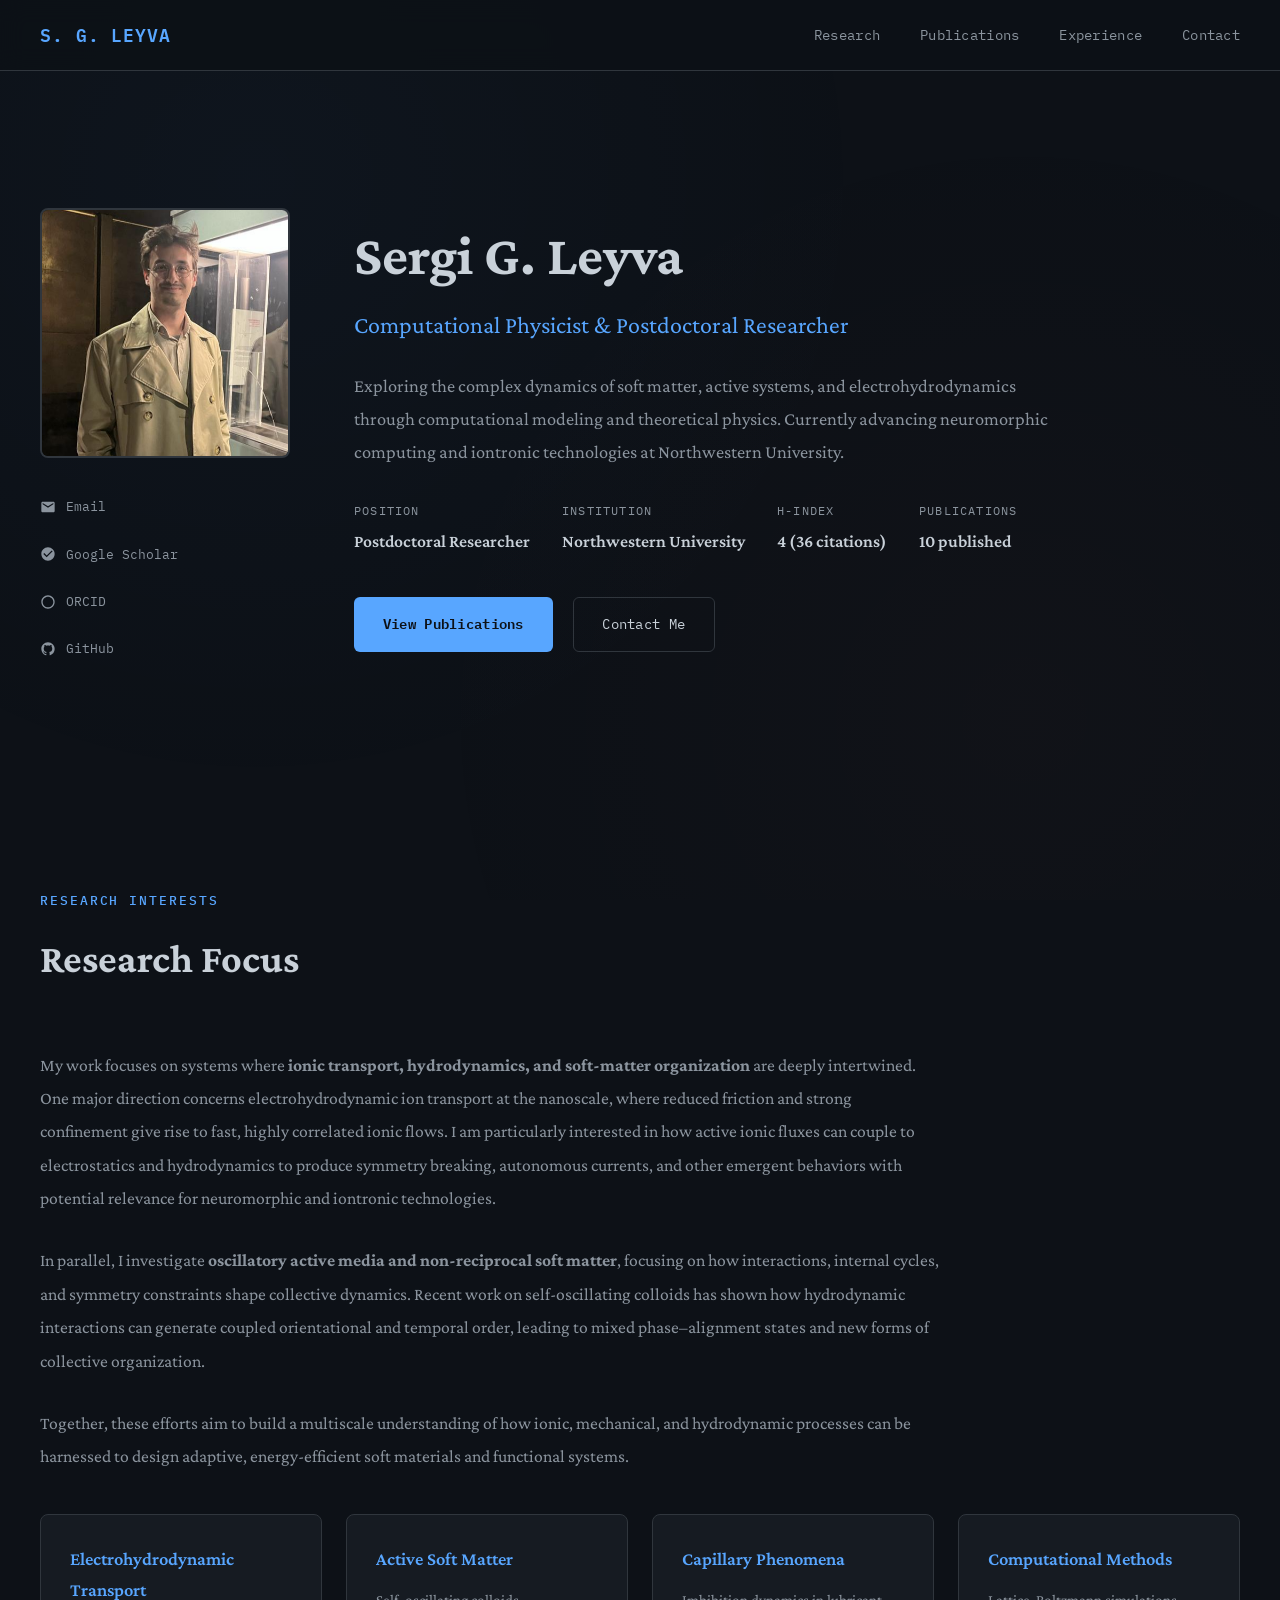
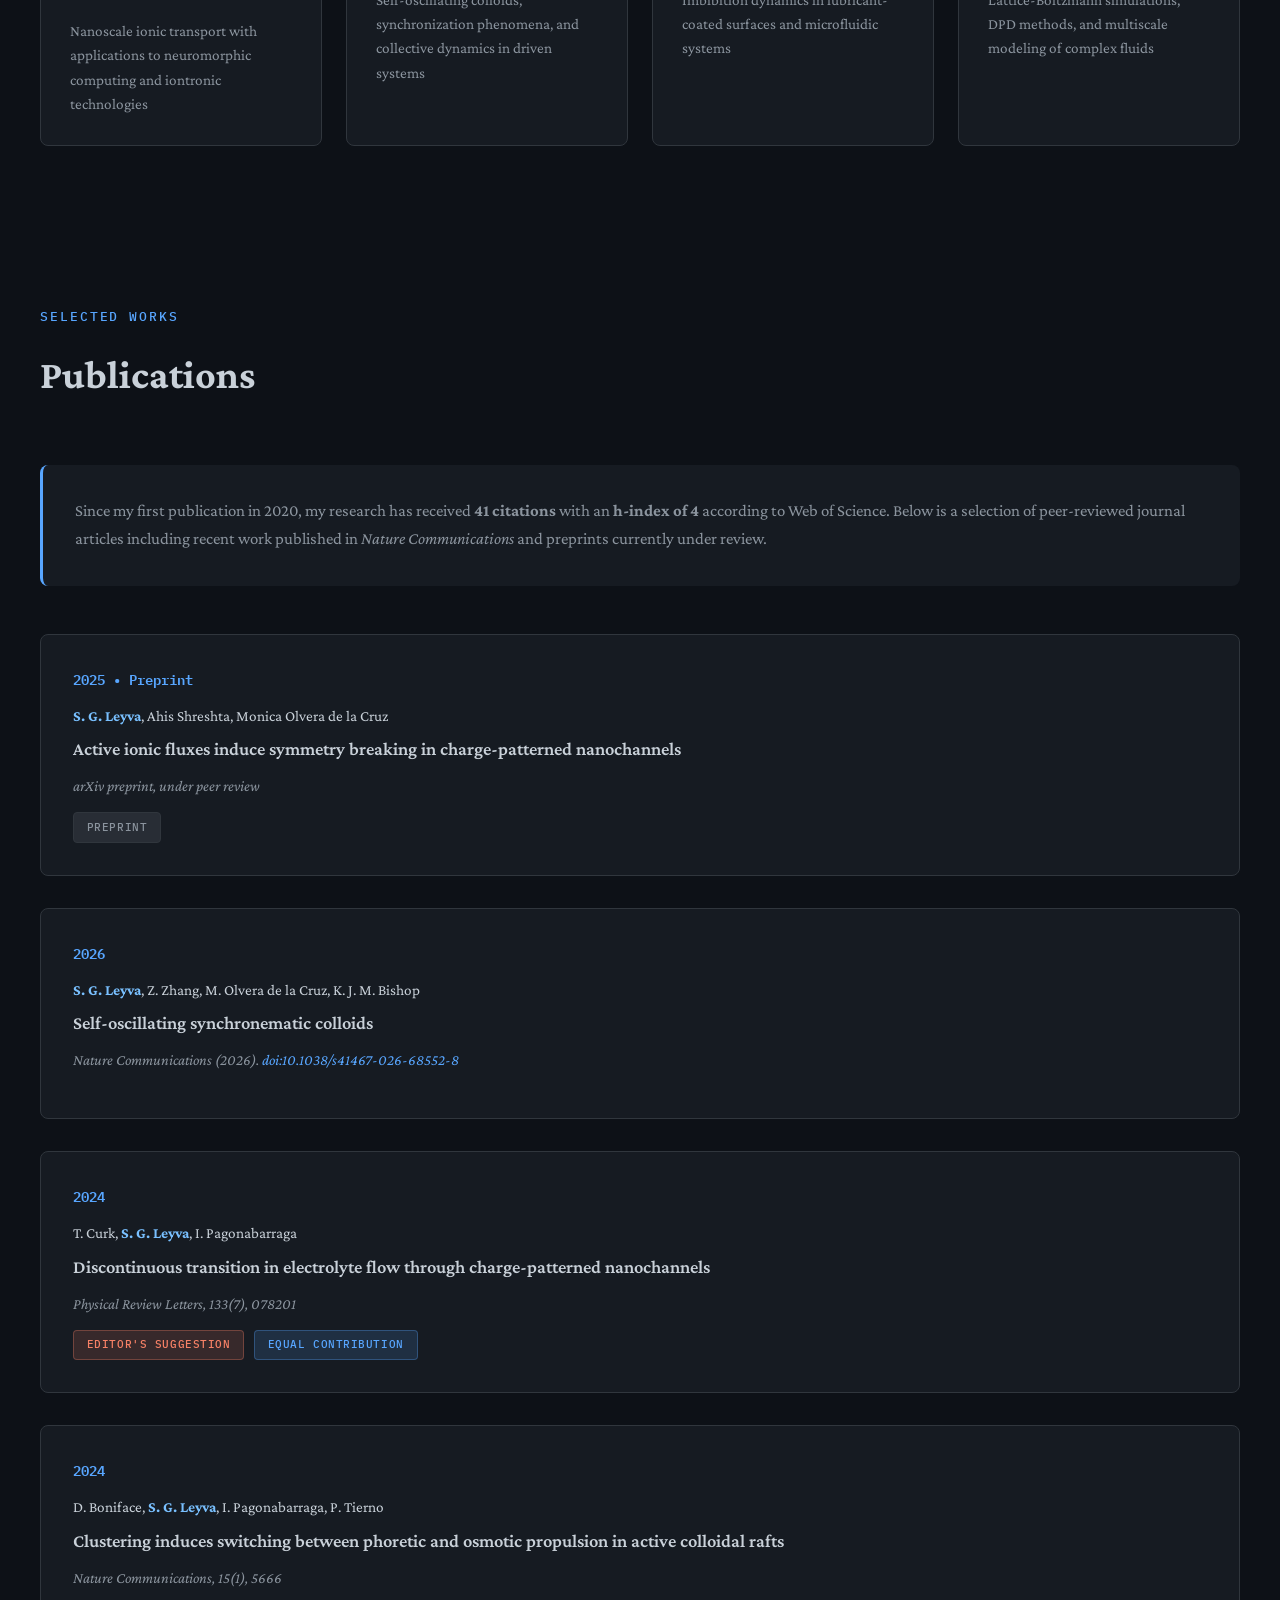
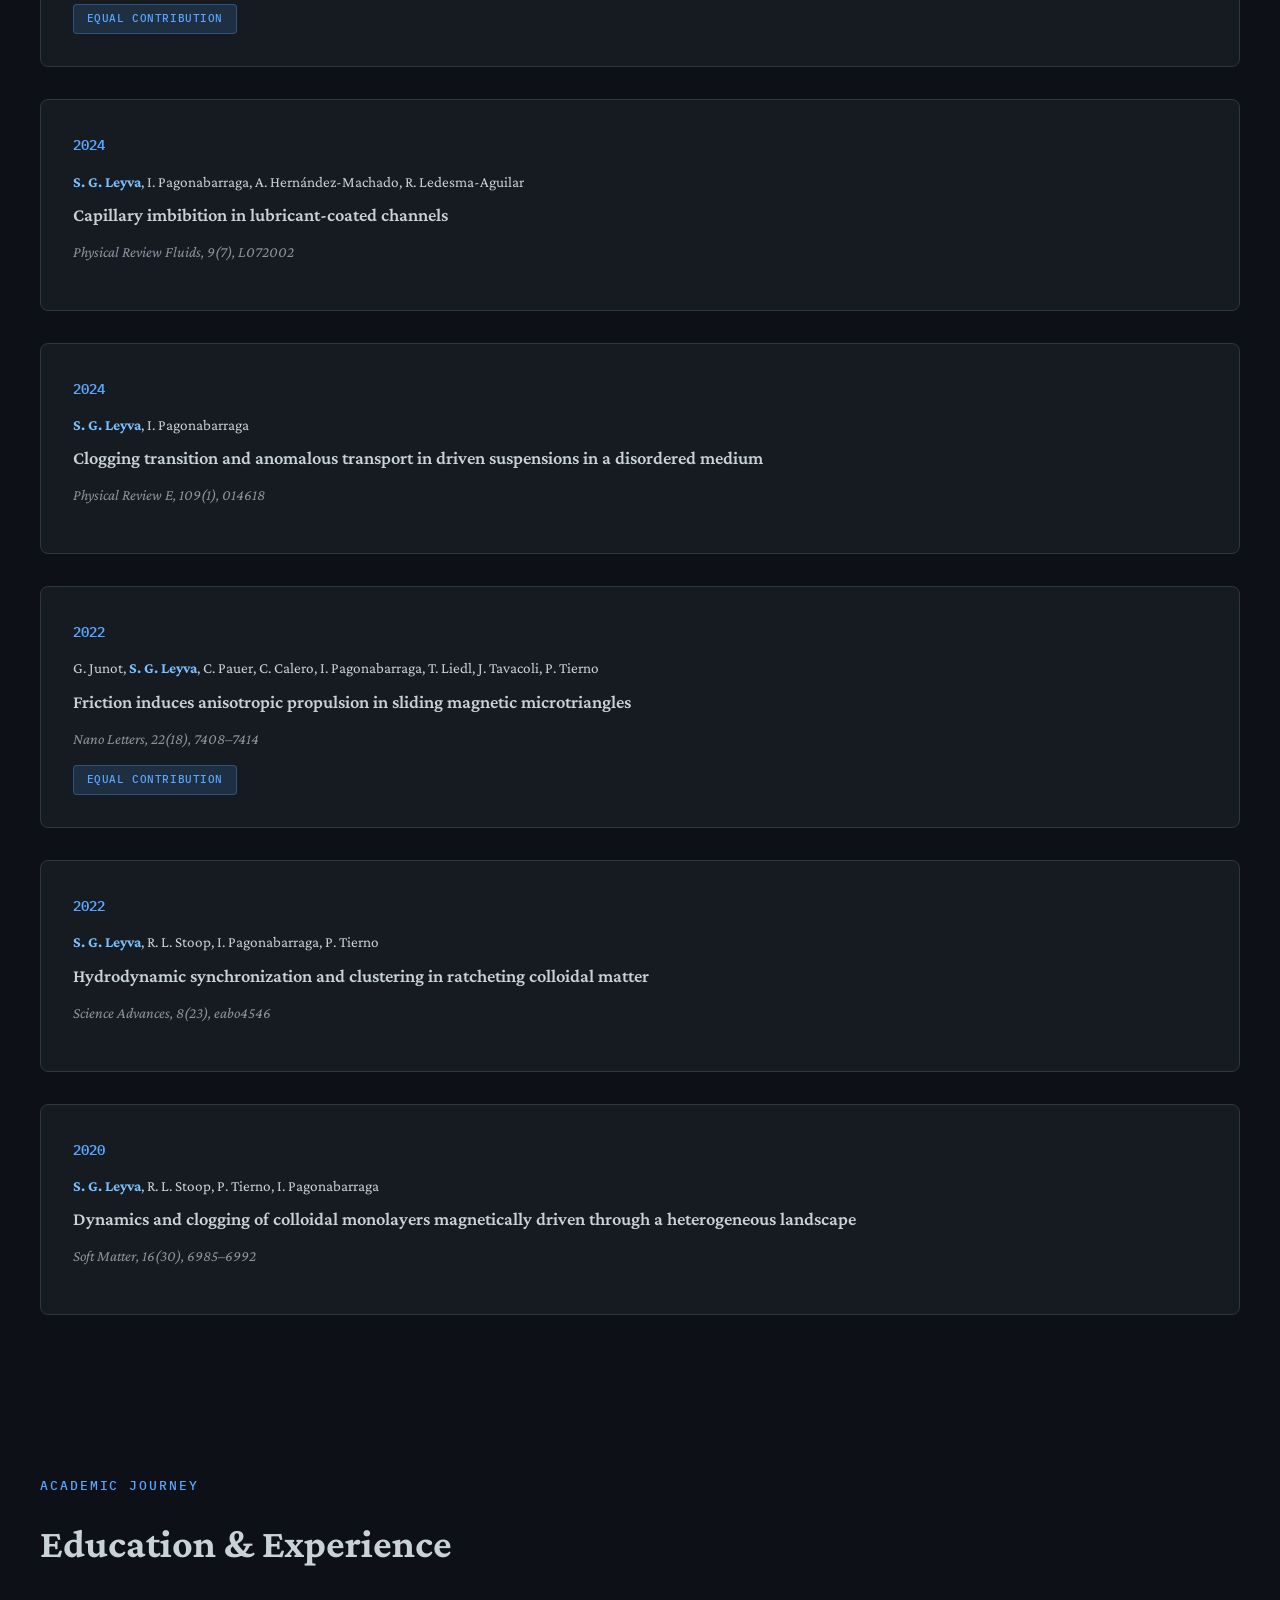
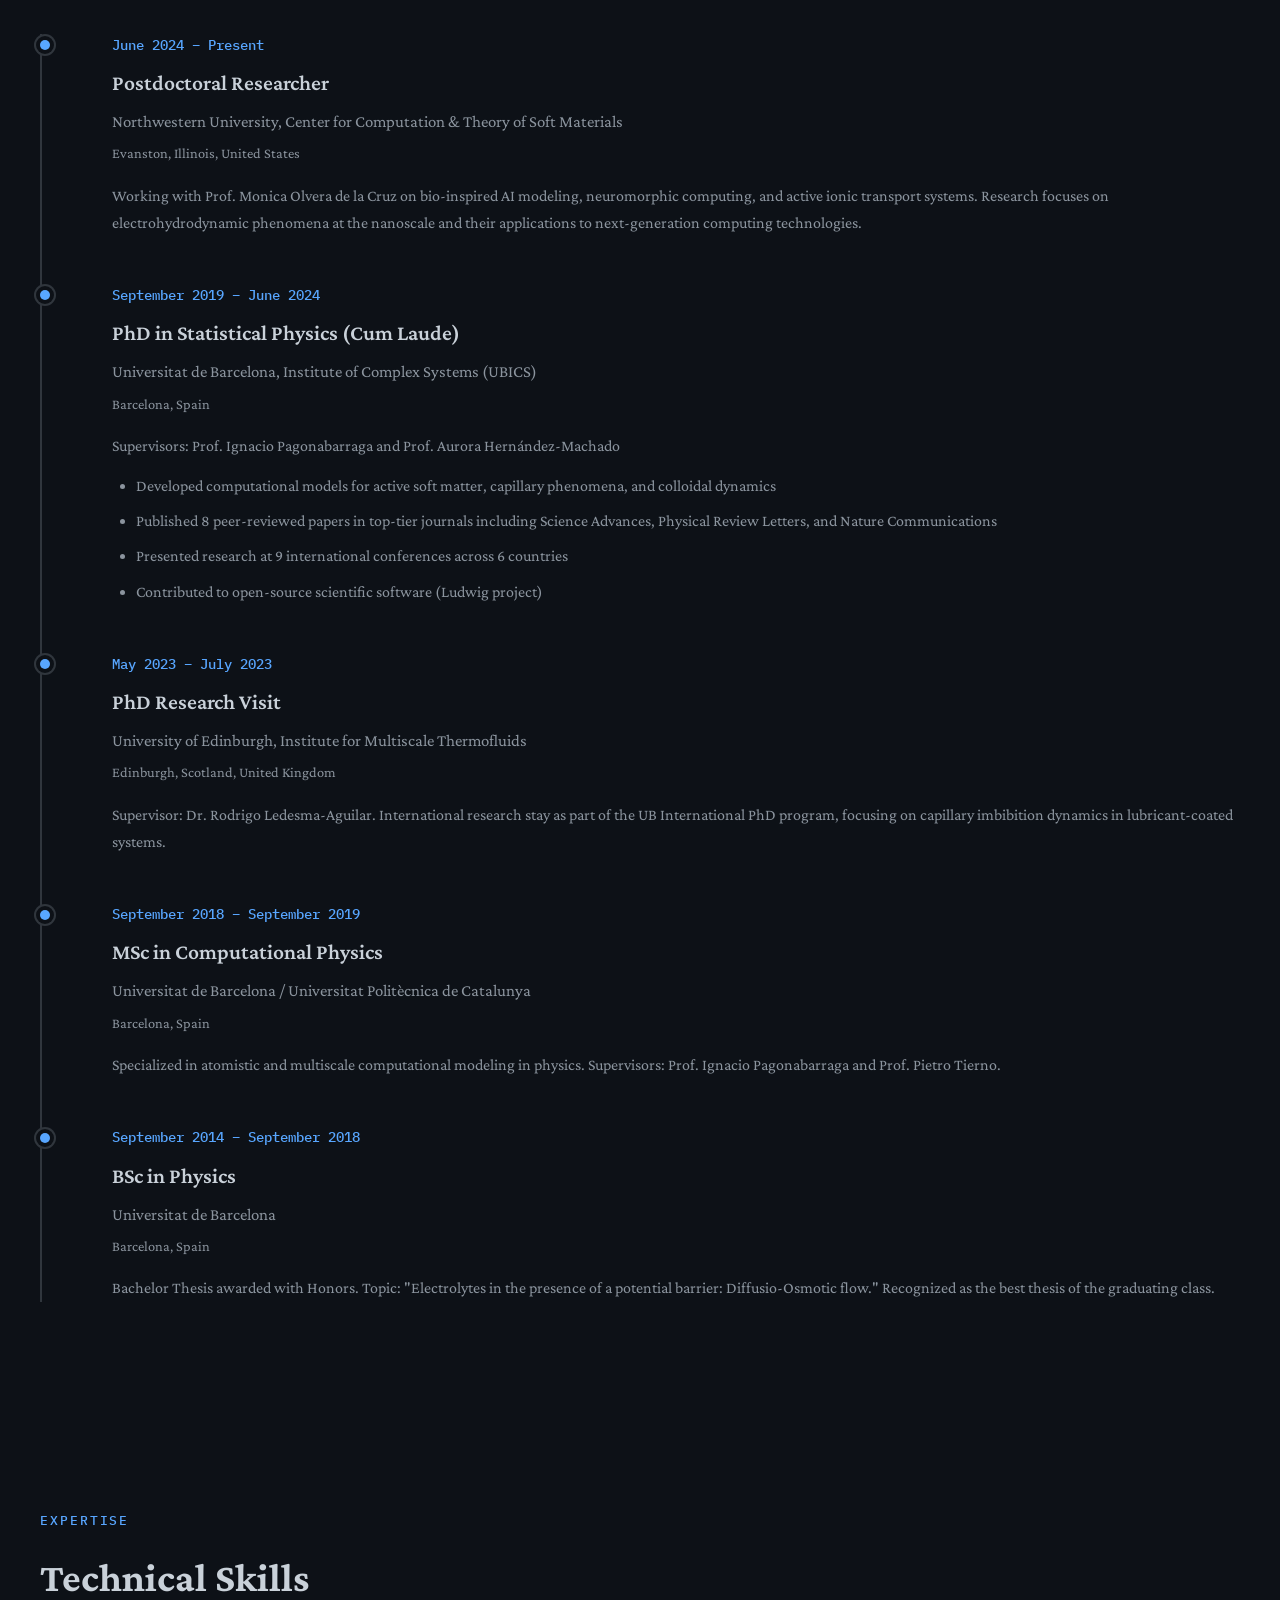
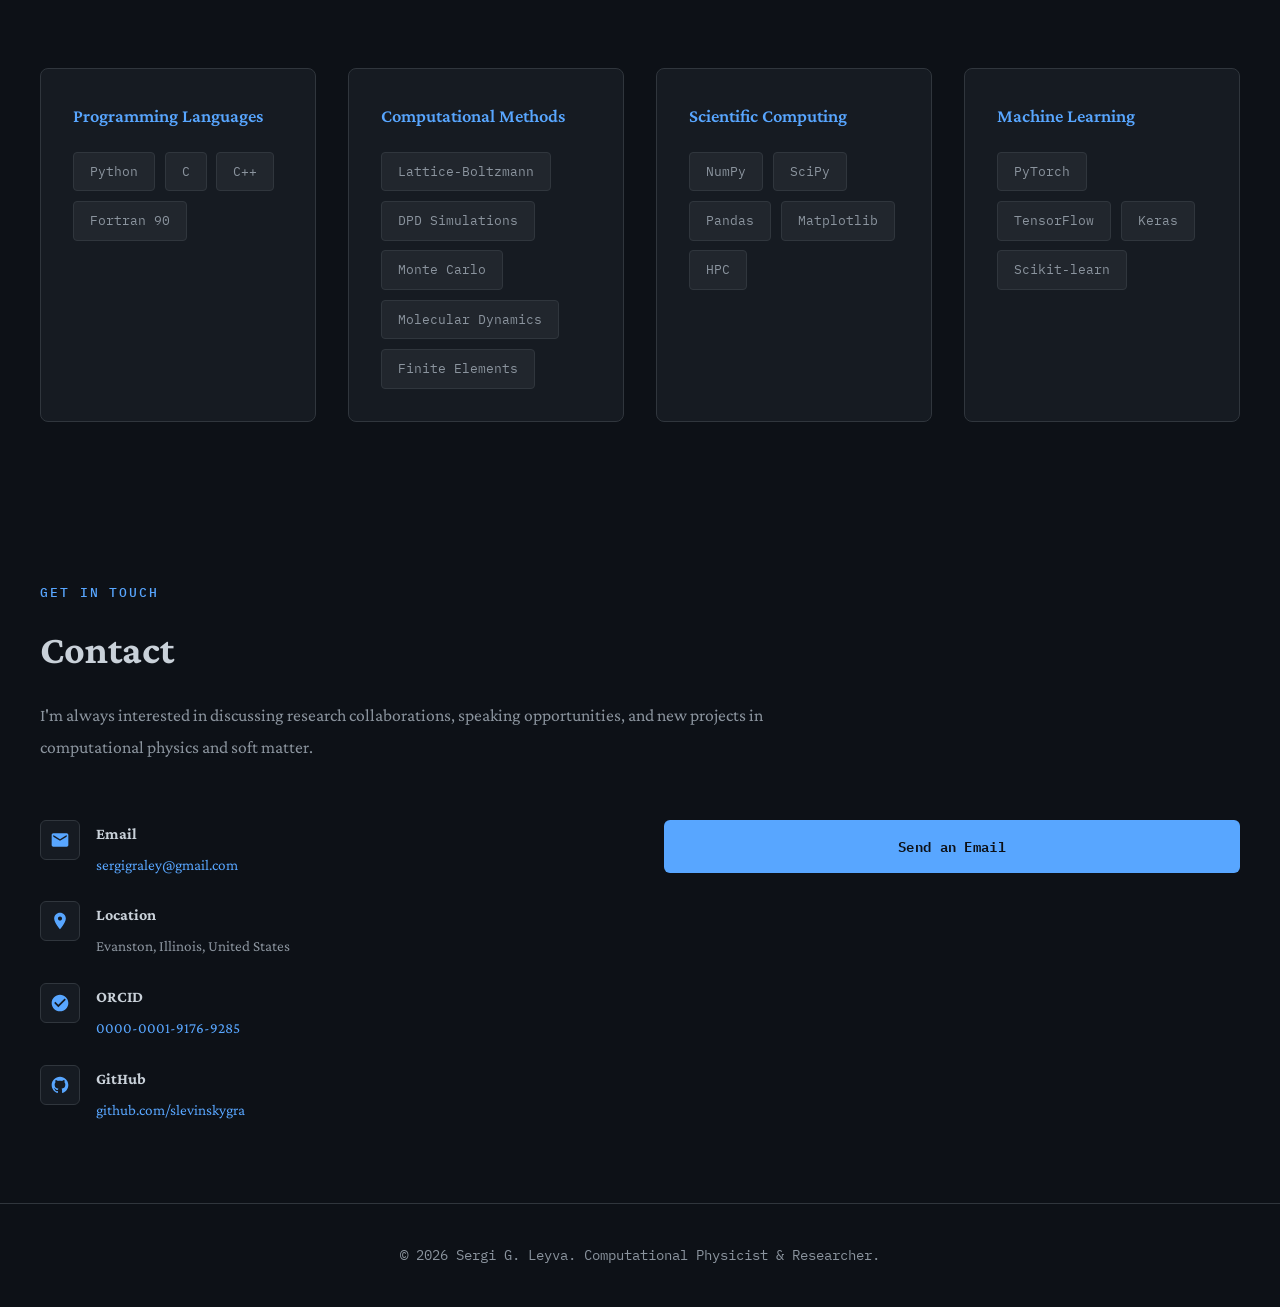
==== commit 8e9420df: "Update index.html" ====
--- a/index.html
+++ b/index.html
@@ -826,7 +826,7 @@
             </div>
             <div class="publications-intro fade-in-section">
                 <p>
-                    Since my first publication in 2020, my research has received <strong>36 citations</strong> with an <strong>h-index of 4</strong> according to Web of Science. Below is a selection of peer-reviewed journal articles including recent work published in <em>Nature Communications</em> and preprints currently under review.
+                    Since my first publication in 2020, my research has received <strong>41 citations</strong> with an <strong>h-index of 4</strong> according to Web of Science. Below is a selection of peer-reviewed journal articles including recent work published in <em>Nature Communications</em> and preprints currently under review.
                 </p>
             </div>
             <div class="publications-list">
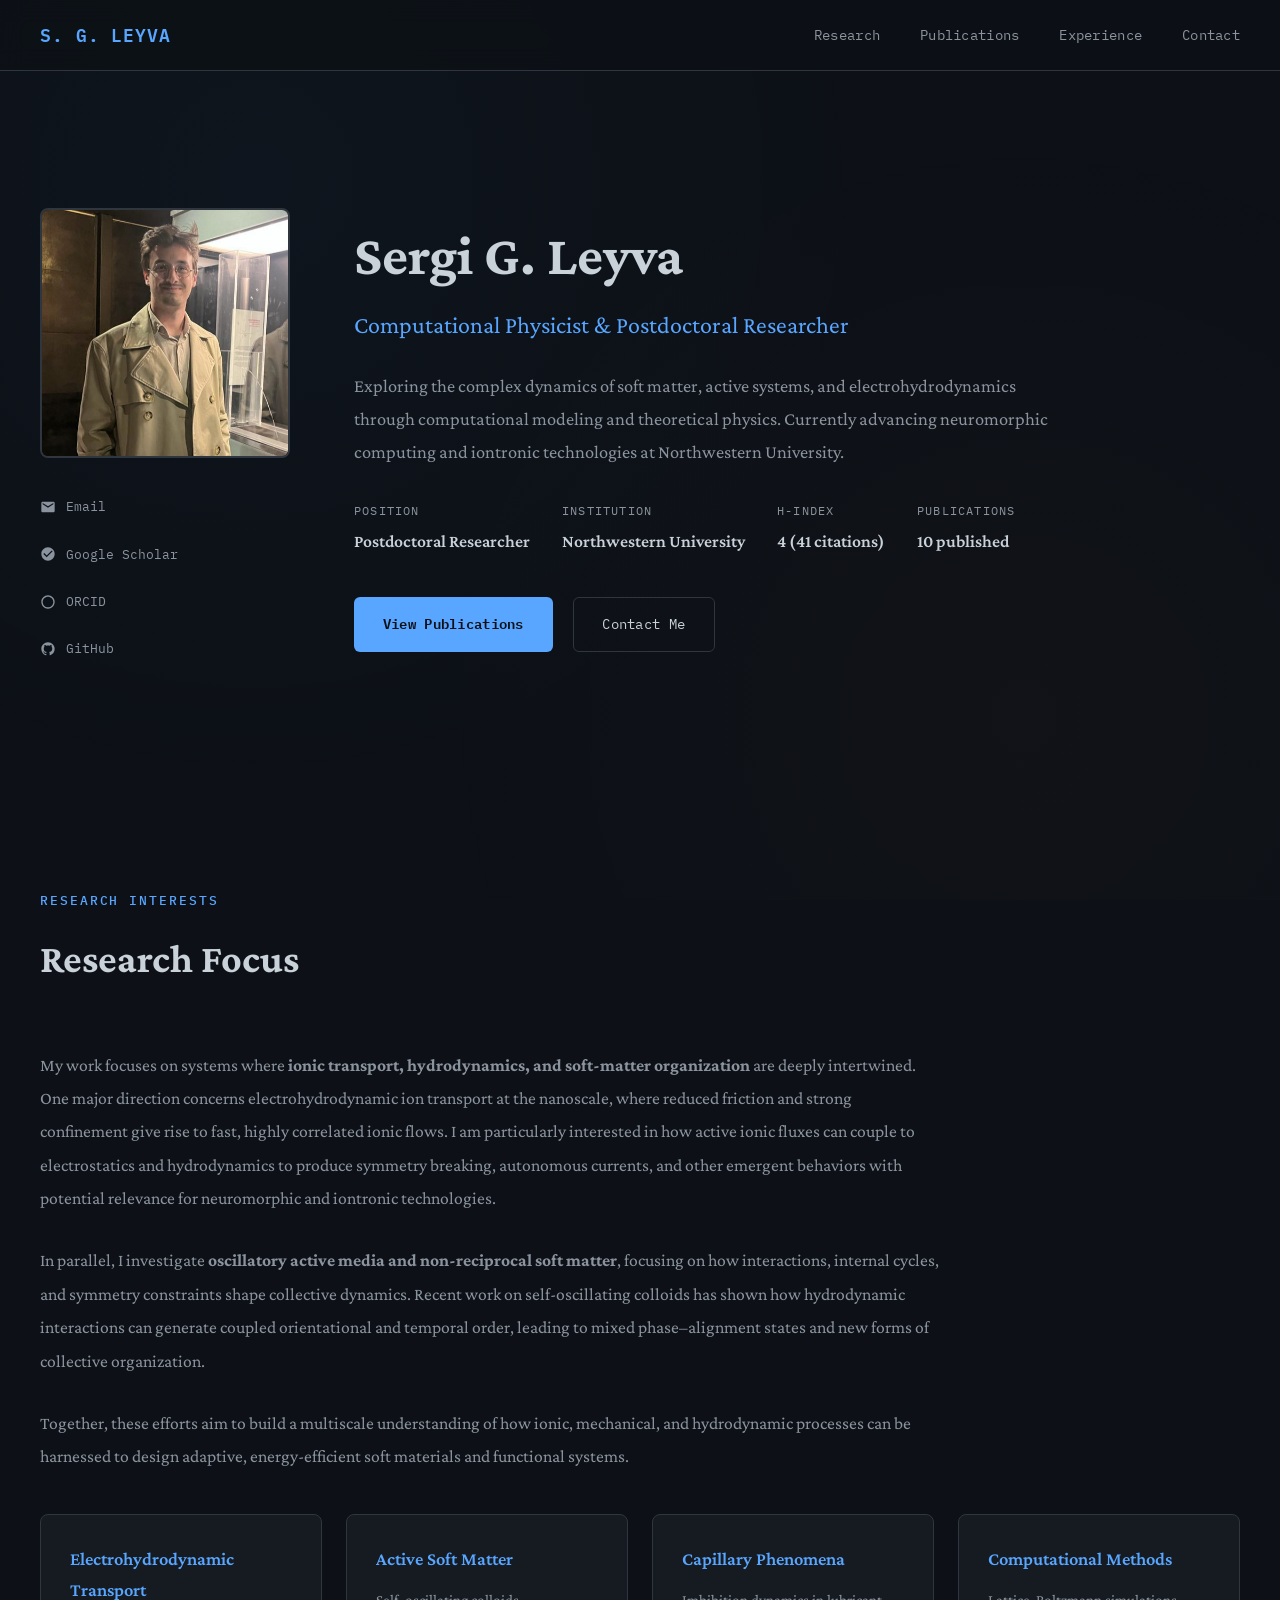
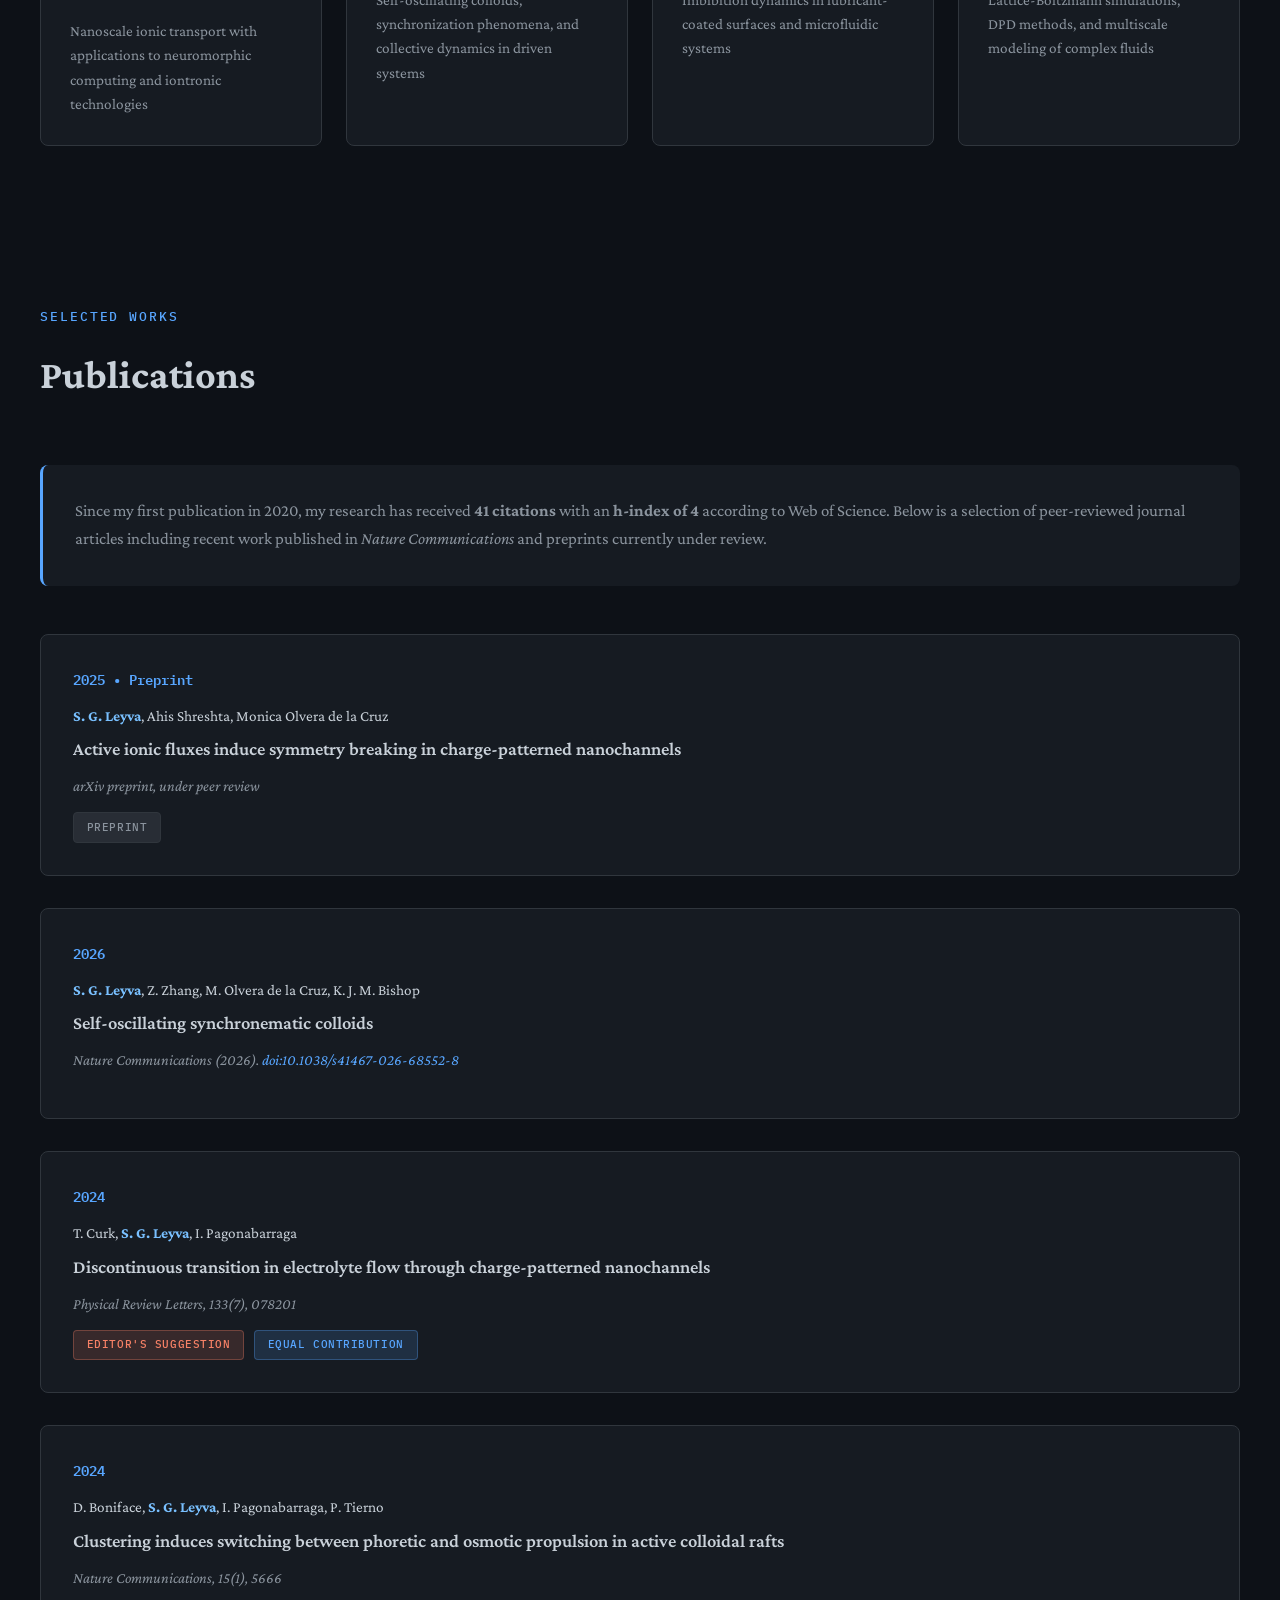
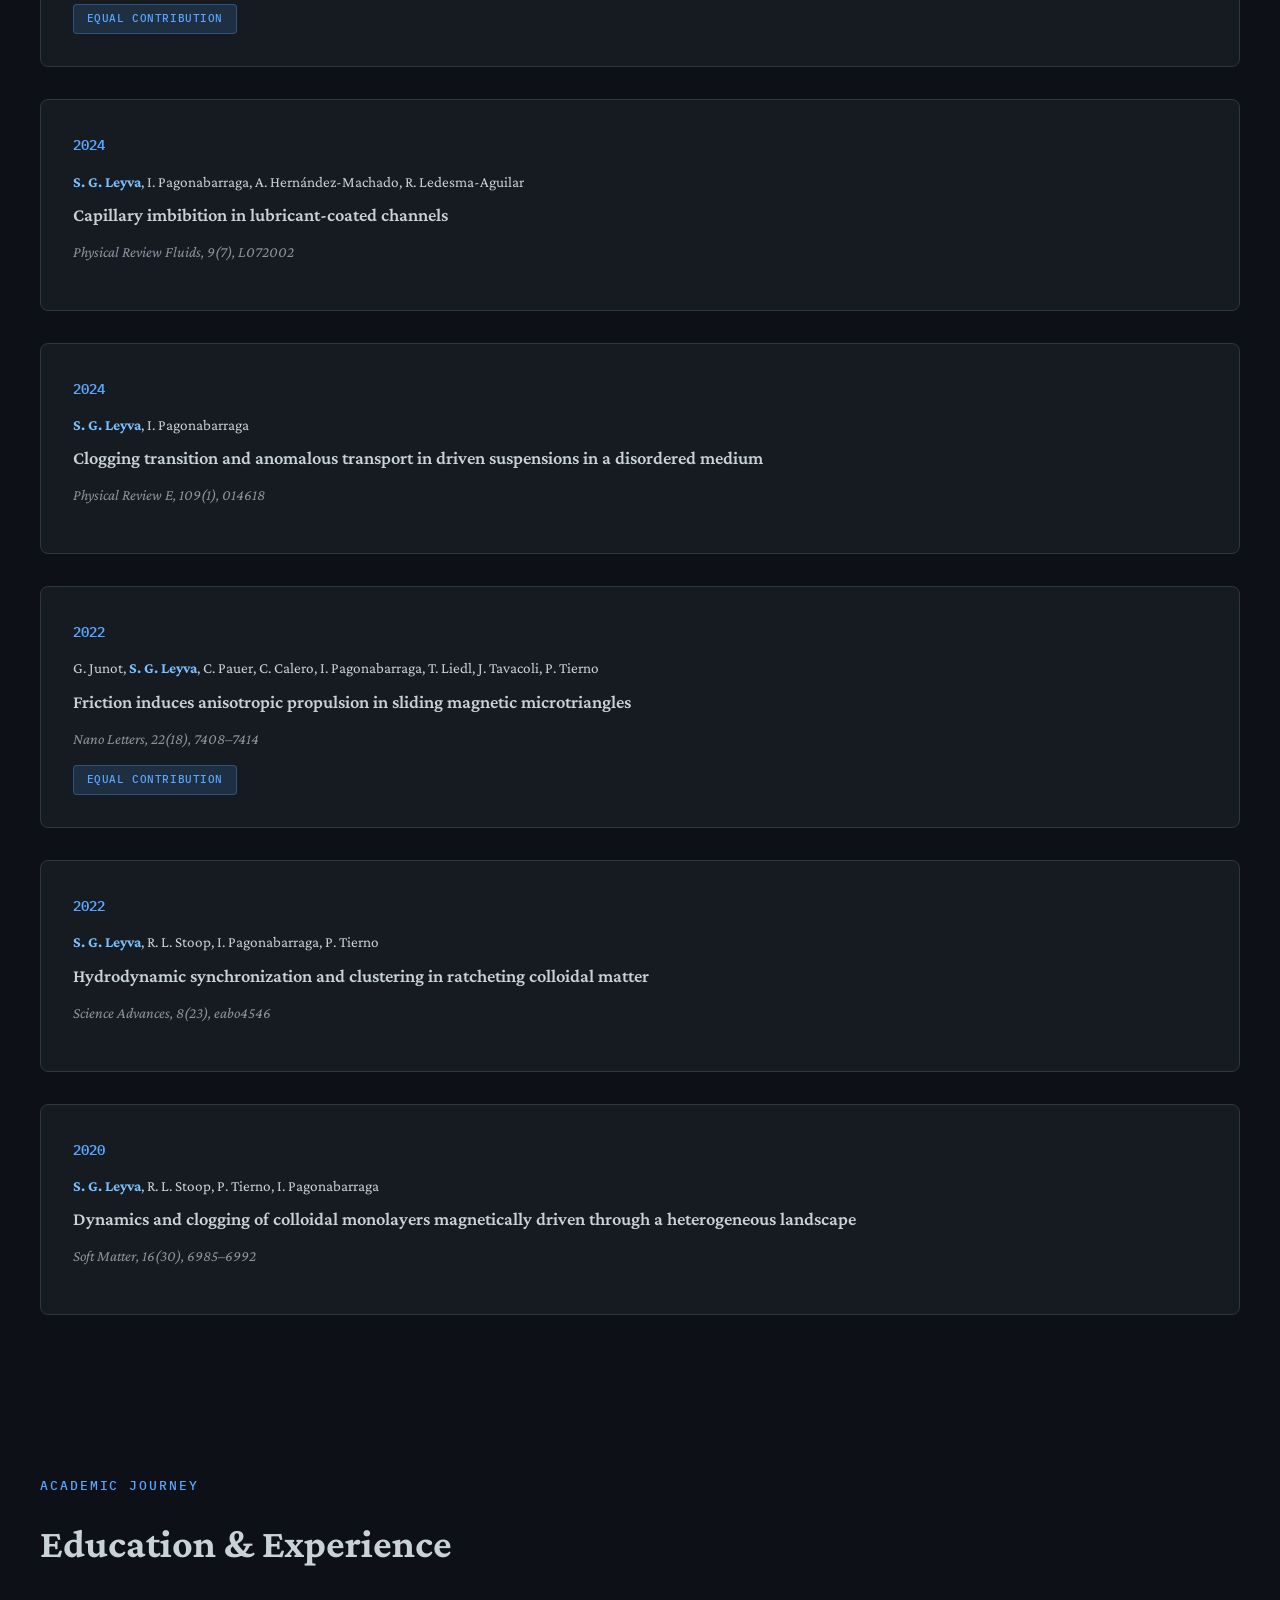
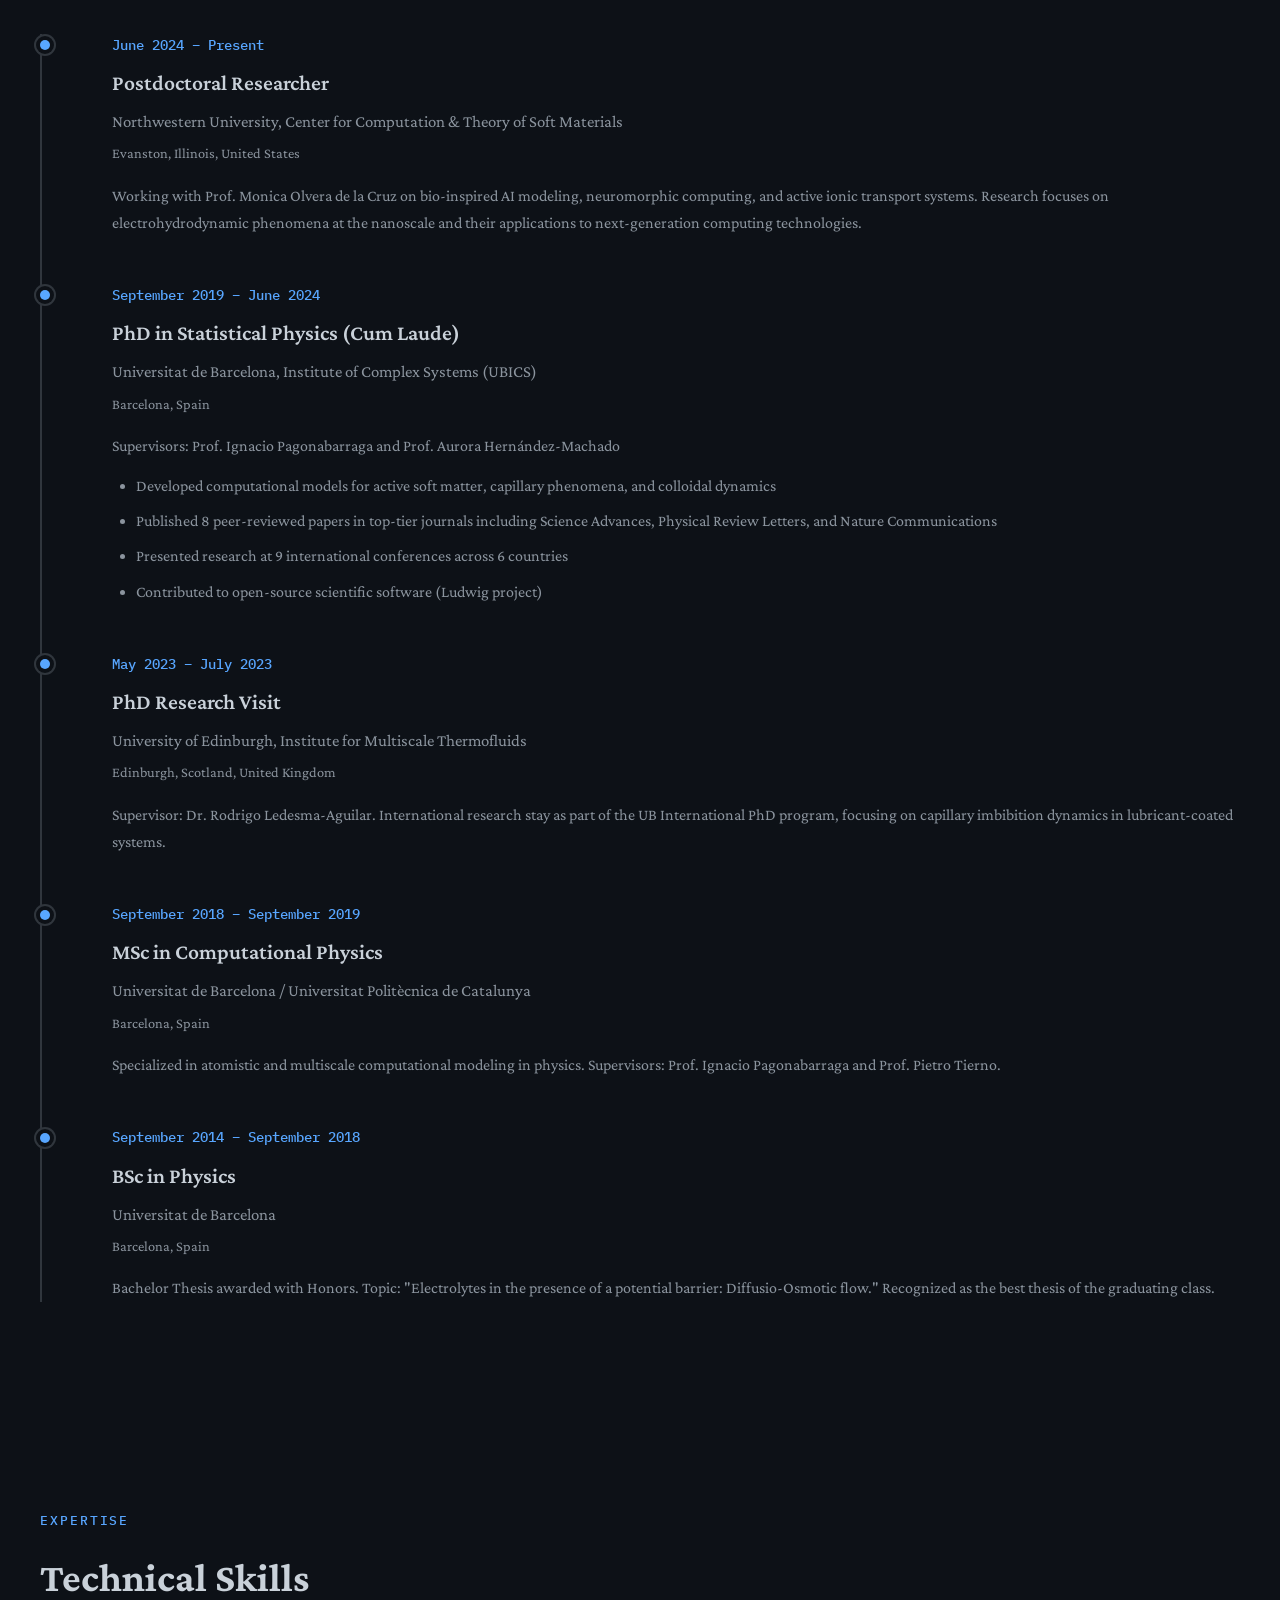
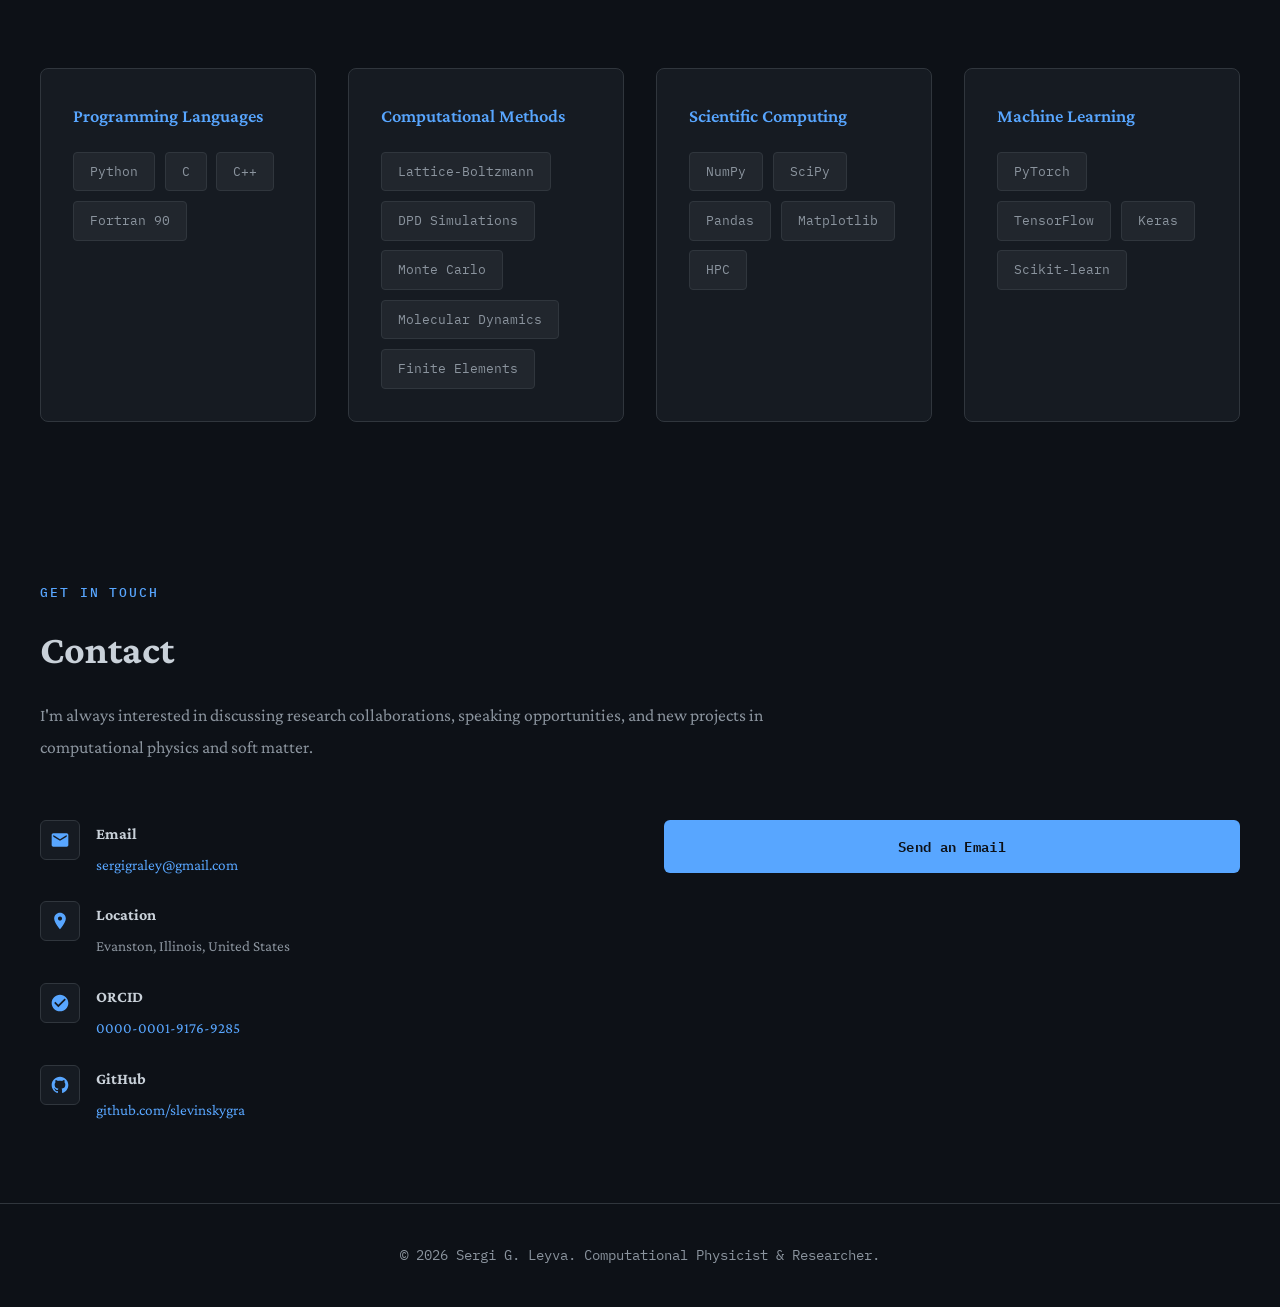
==== commit f8b3f5df: "Update index.html" ====
--- a/index.html
+++ b/index.html
@@ -756,7 +756,7 @@
                         </div>
                         <div class="meta-item">
                             <div class="meta-label">h-index</div>
-                            <div class="meta-value">4 (36 citations)</div>
+                            <div class="meta-value">4 (41 citations)</div>
                         </div>
                         <div class="meta-item">
                             <div class="meta-label">Publications</div>
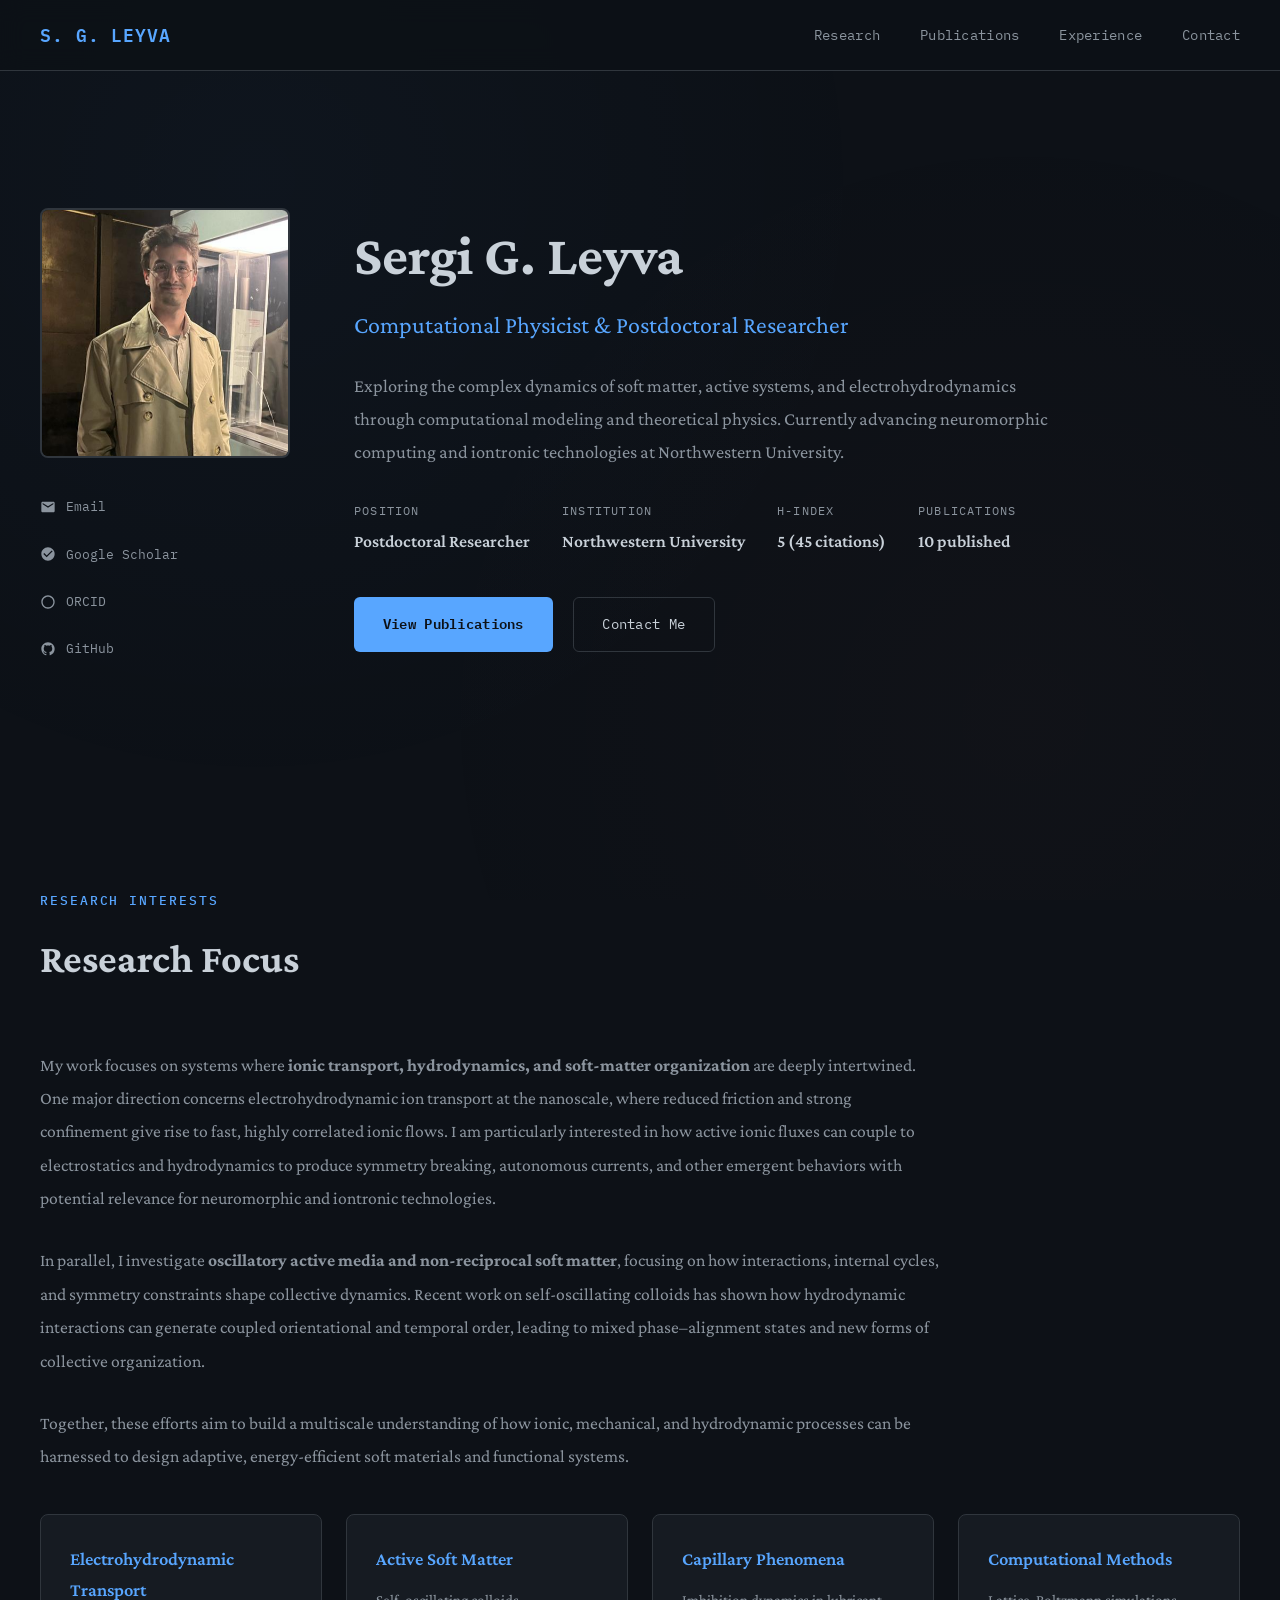
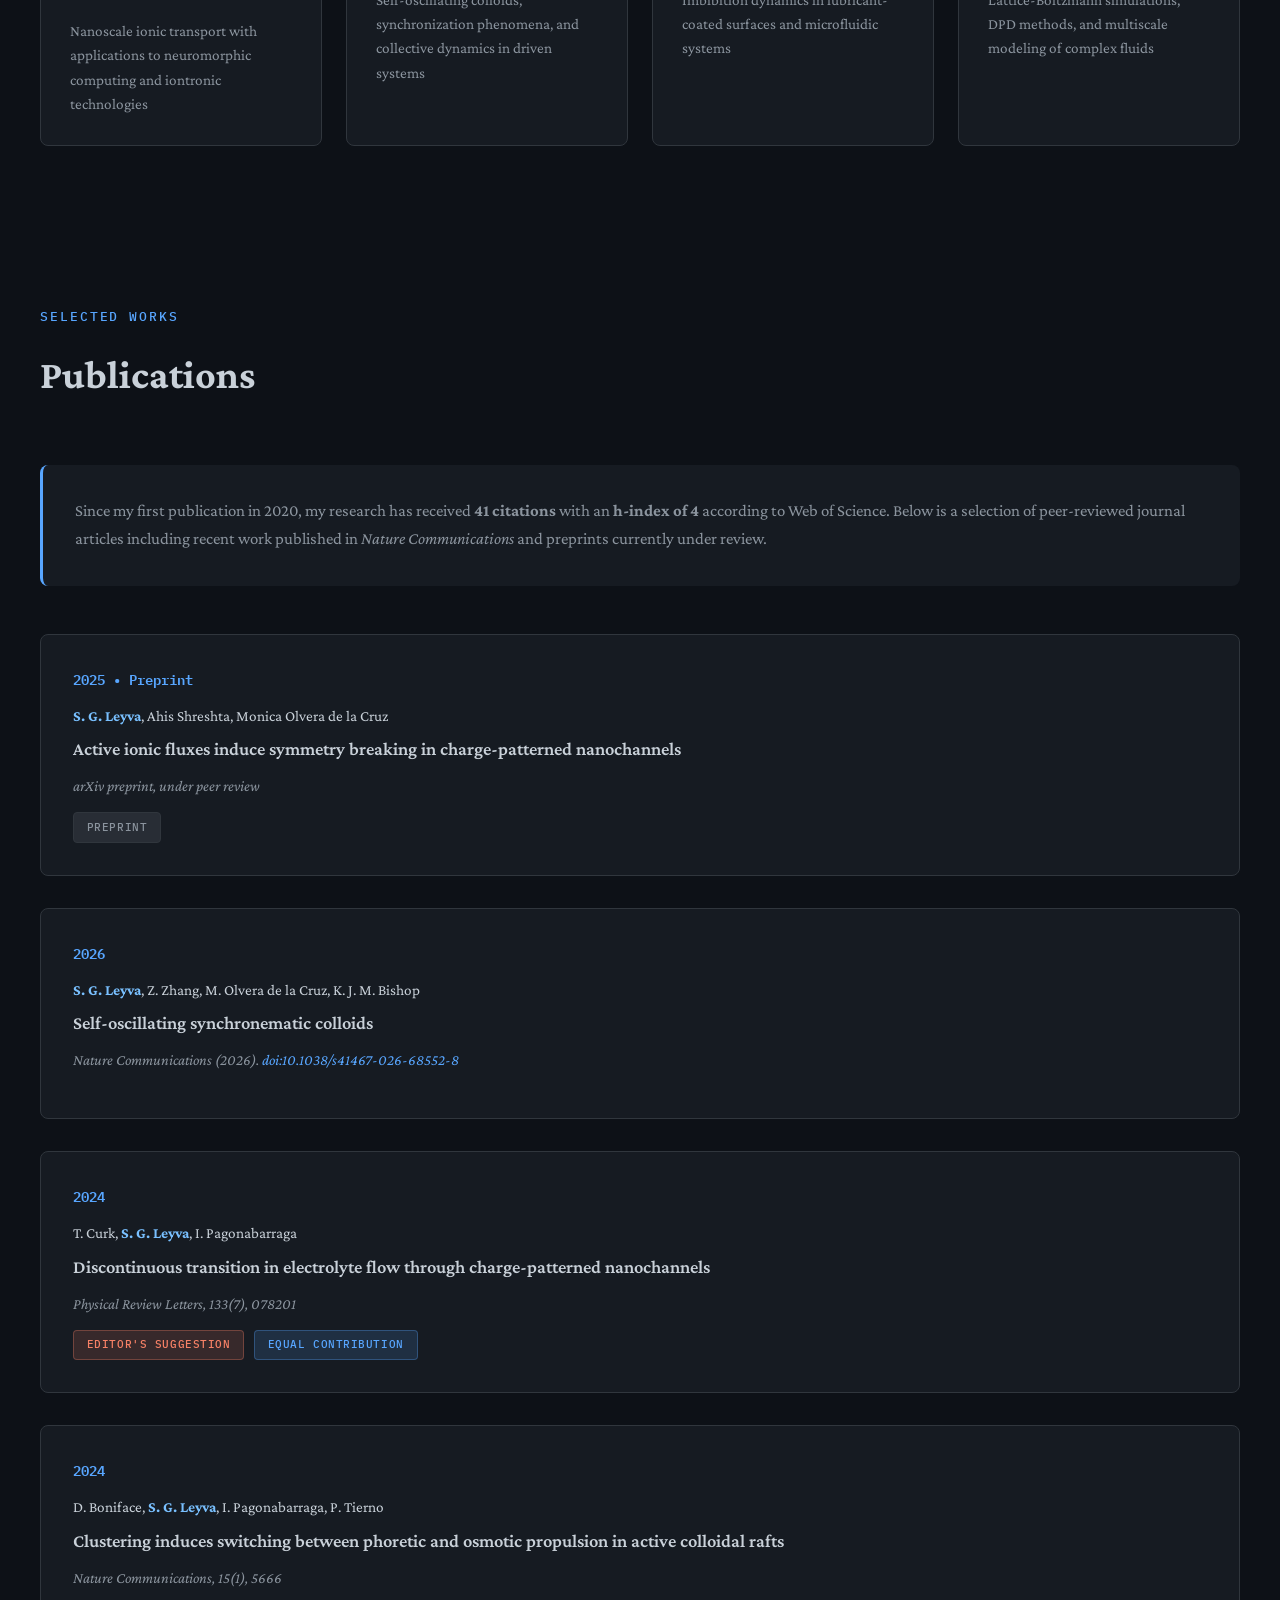
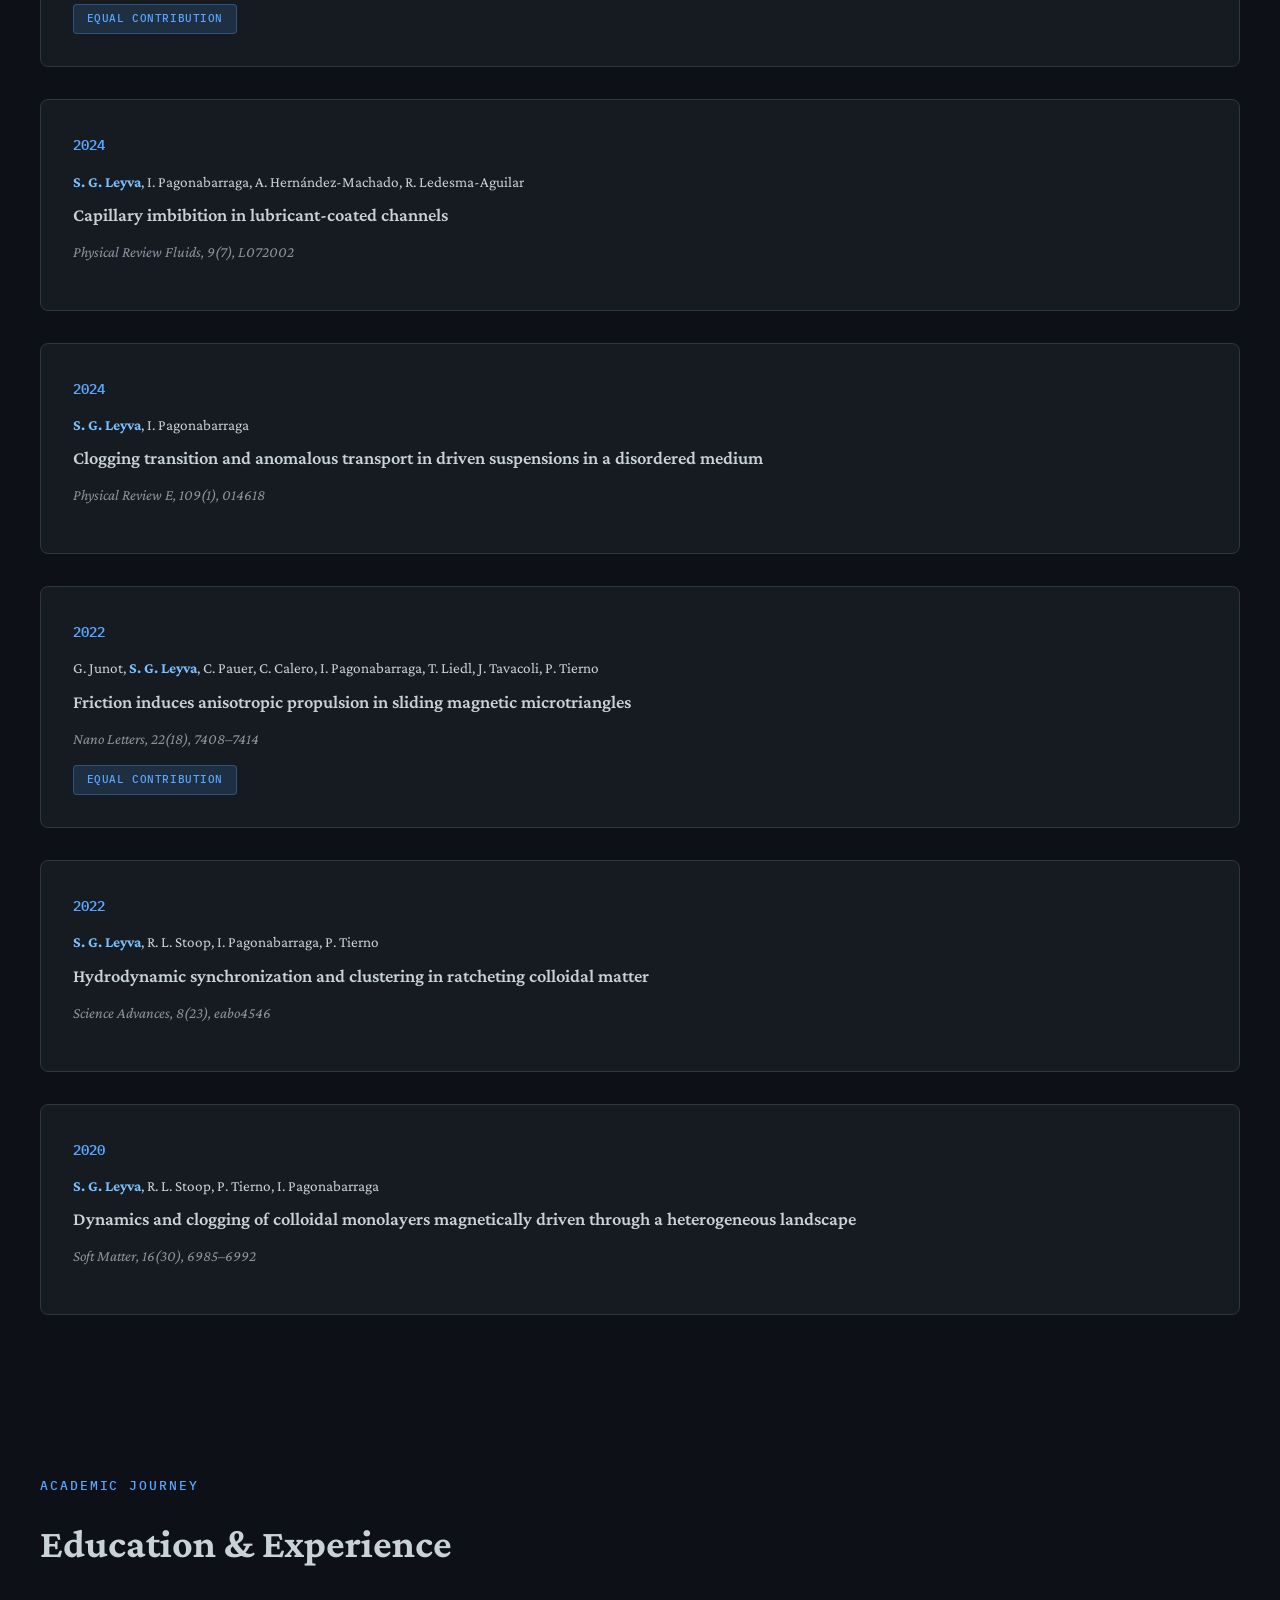
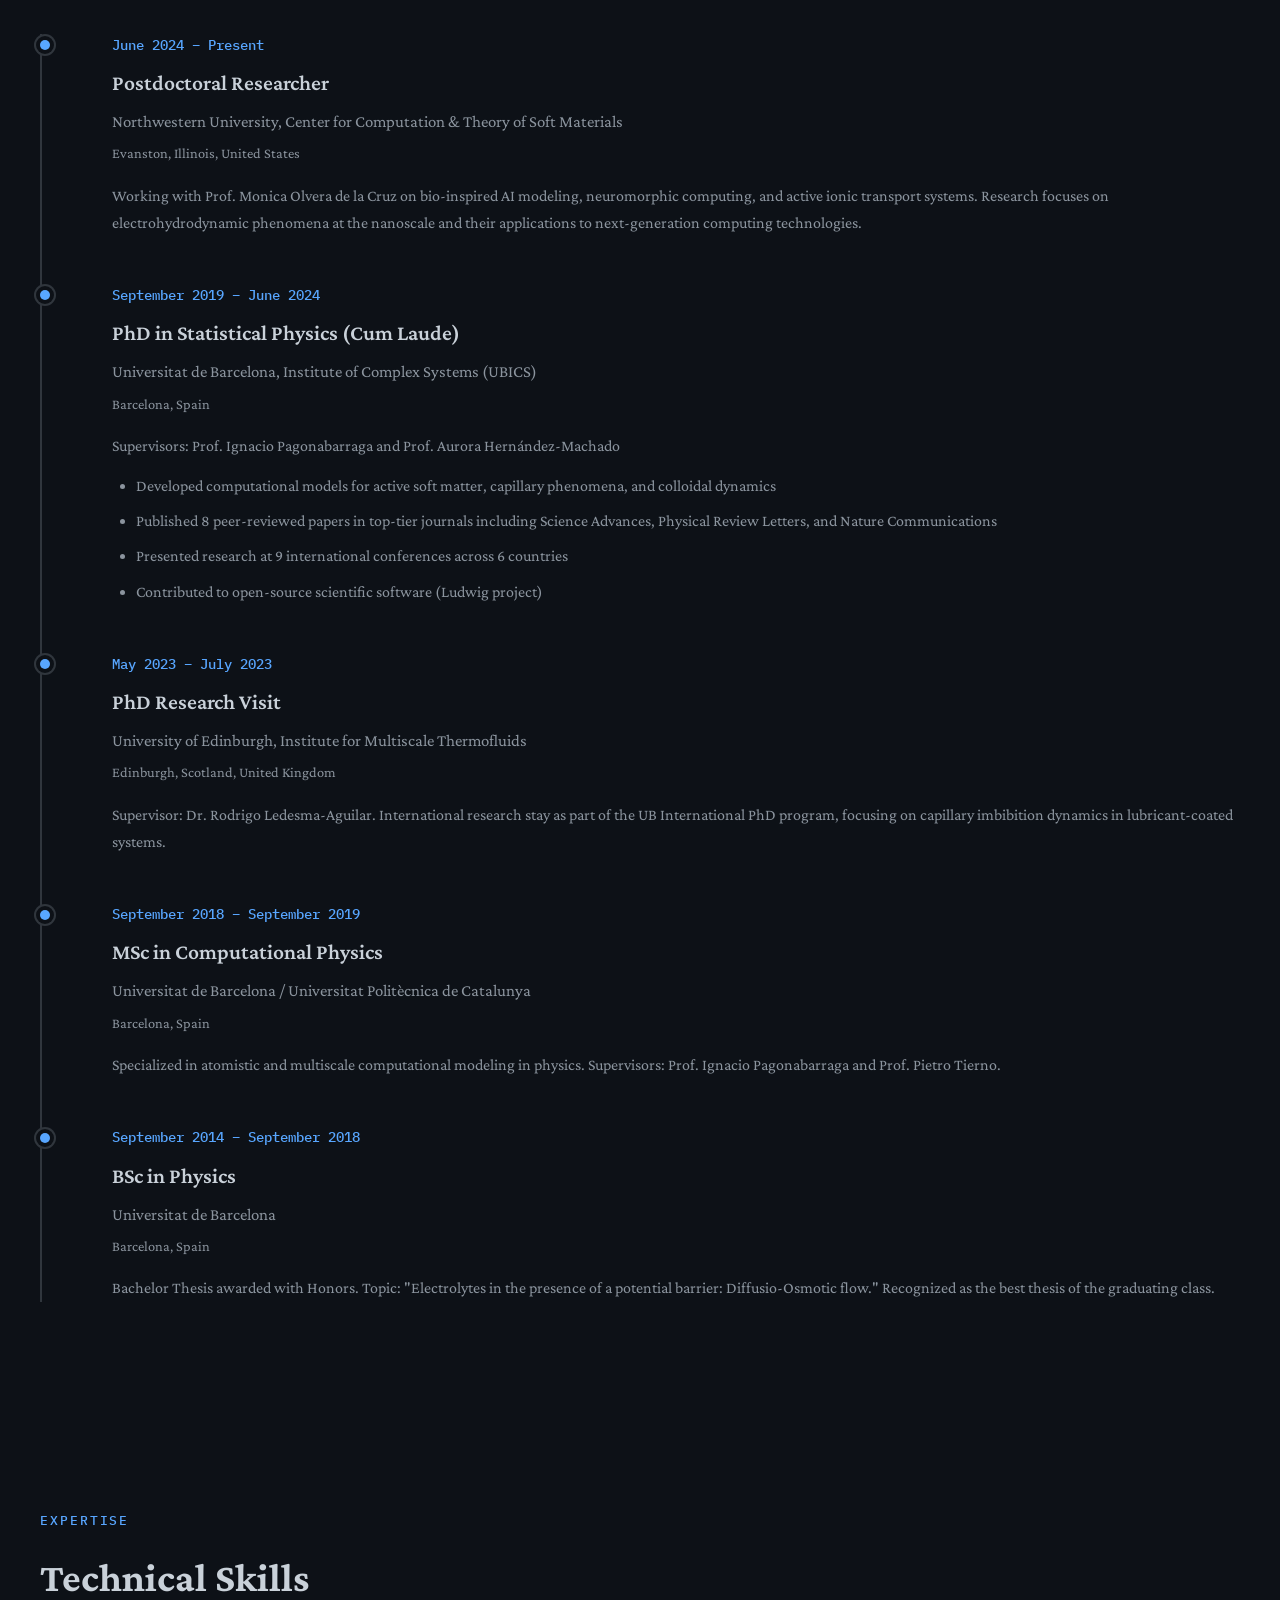
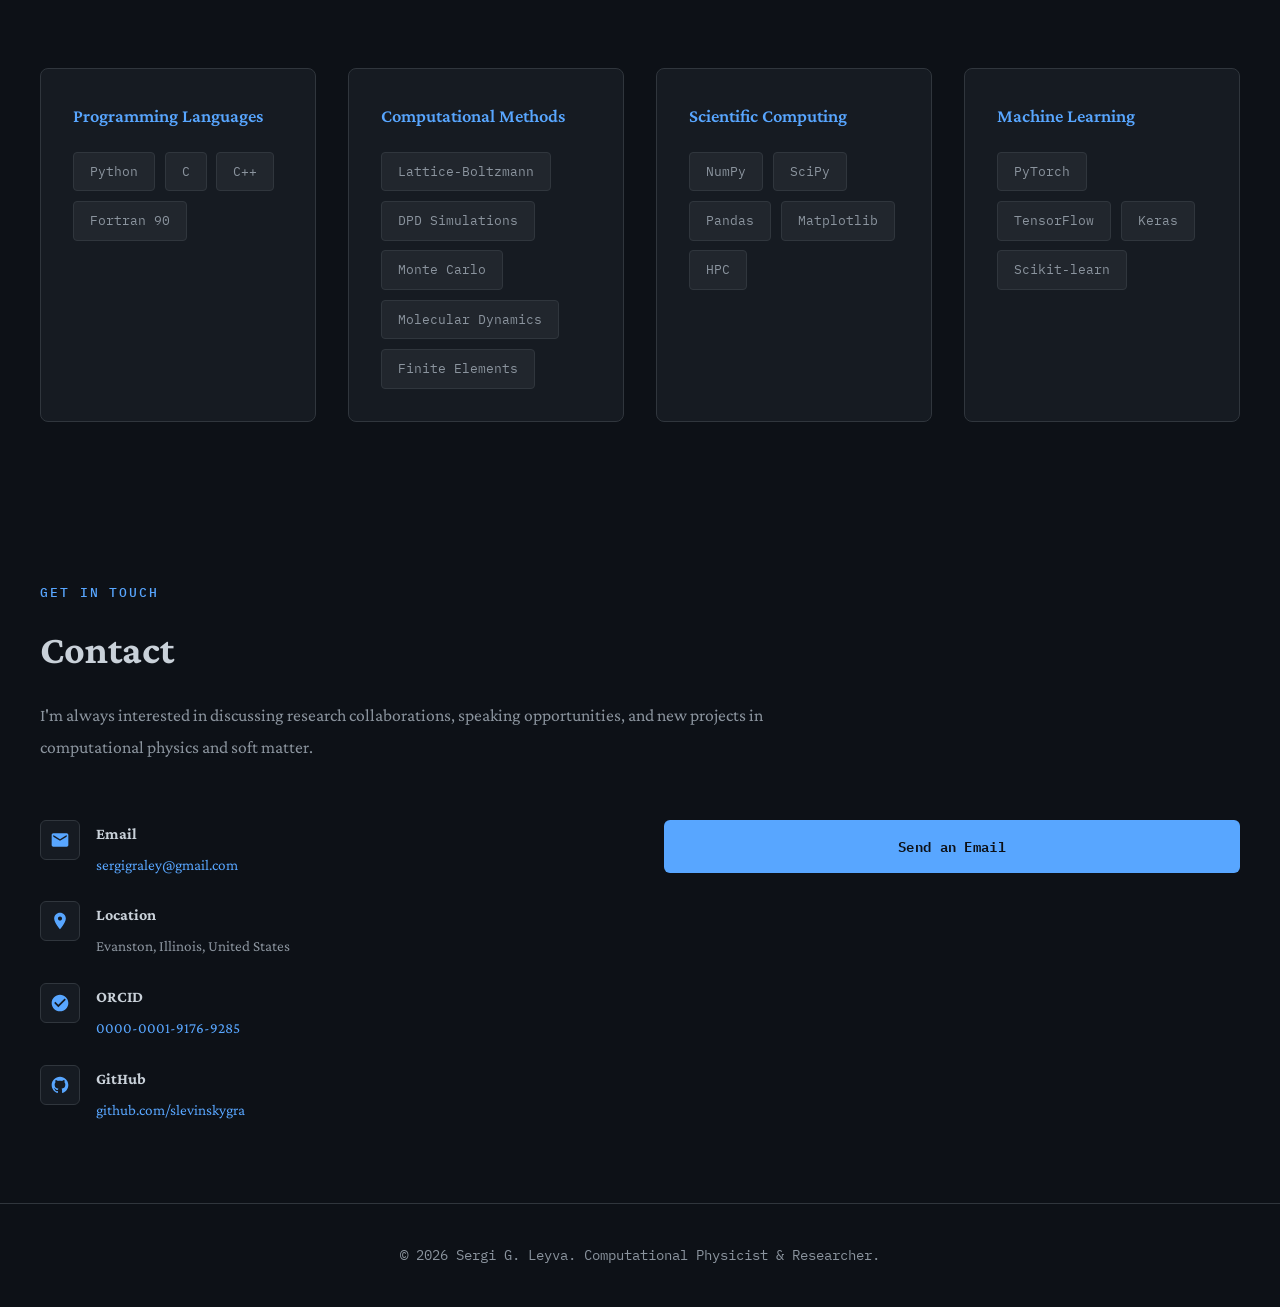
==== commit 1b6a4596: "Update h-index value and citation count" ====
--- a/index.html
+++ b/index.html
@@ -756,7 +756,7 @@
                         </div>
                         <div class="meta-item">
                             <div class="meta-label">h-index</div>
-                            <div class="meta-value">4 (41 citations)</div>
+                            <div class="meta-value">5 (45 citations)</div>
                         </div>
                         <div class="meta-item">
                             <div class="meta-label">Publications</div>
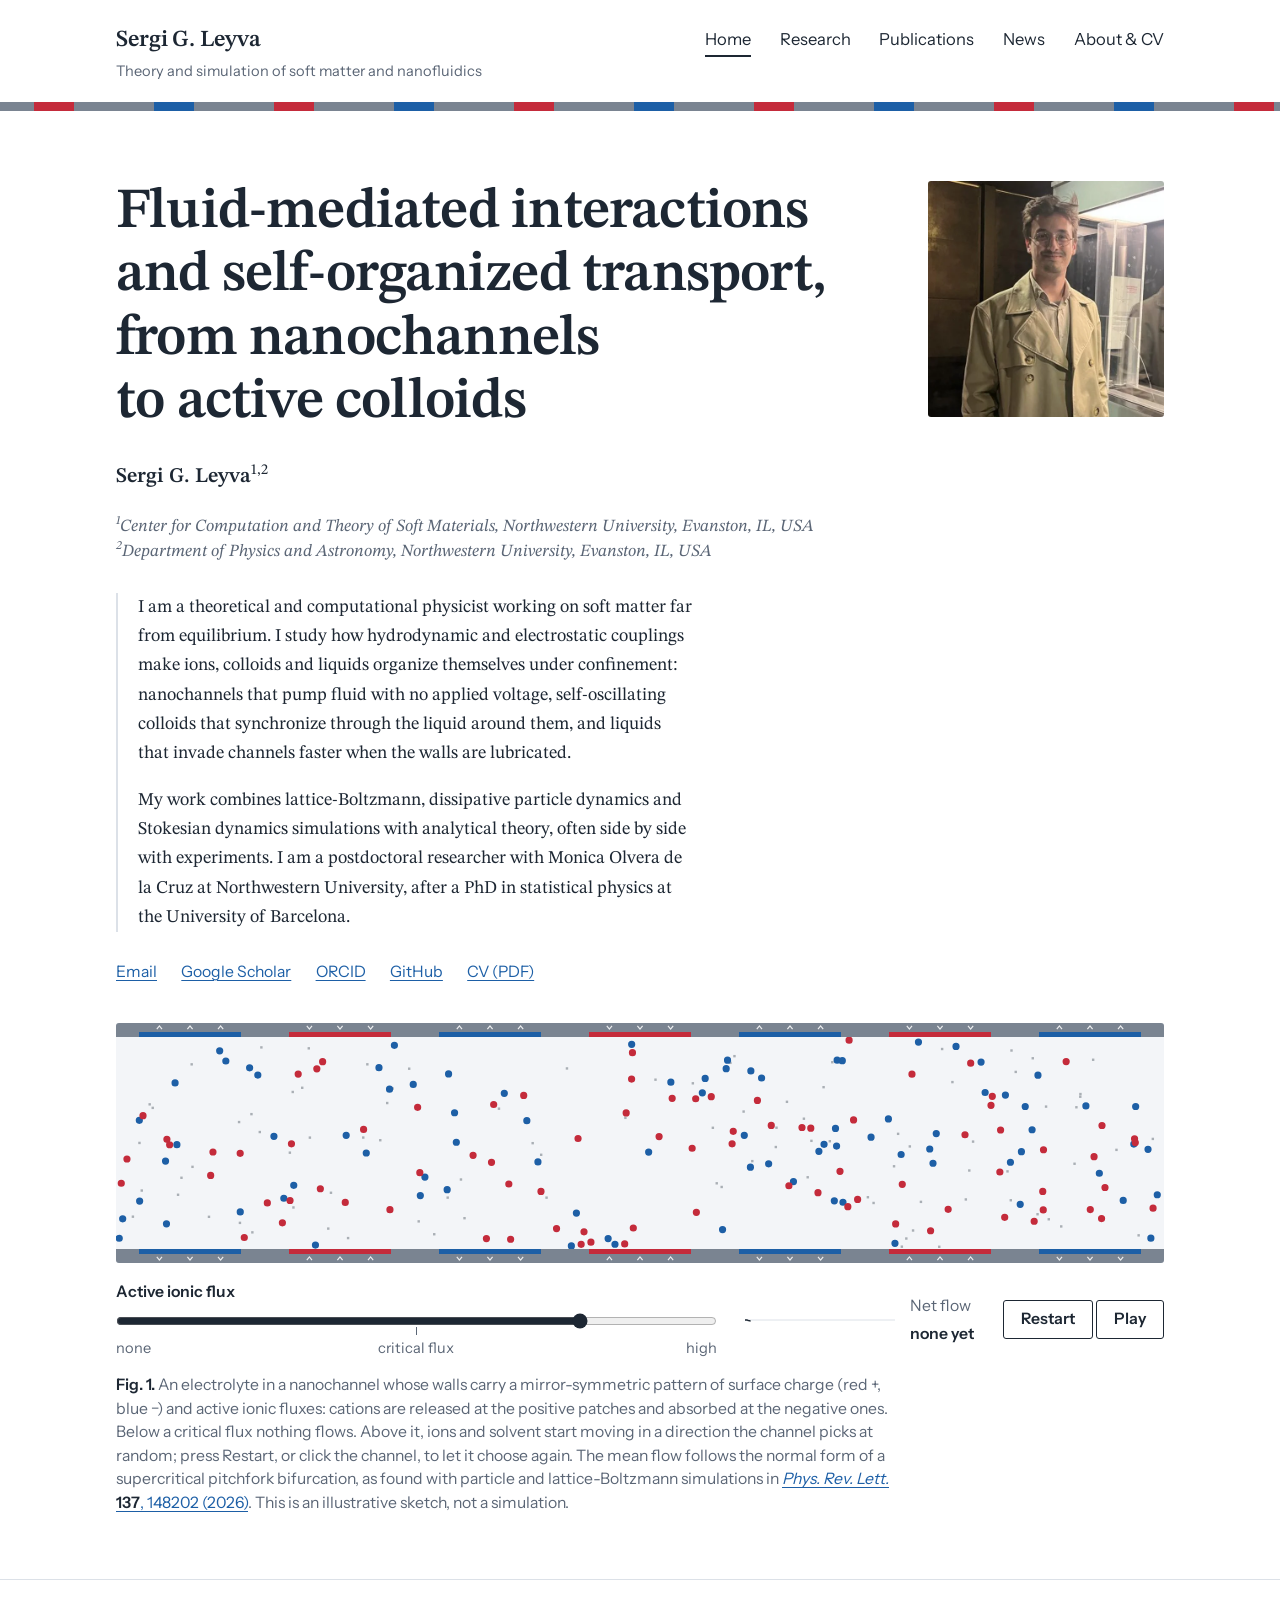
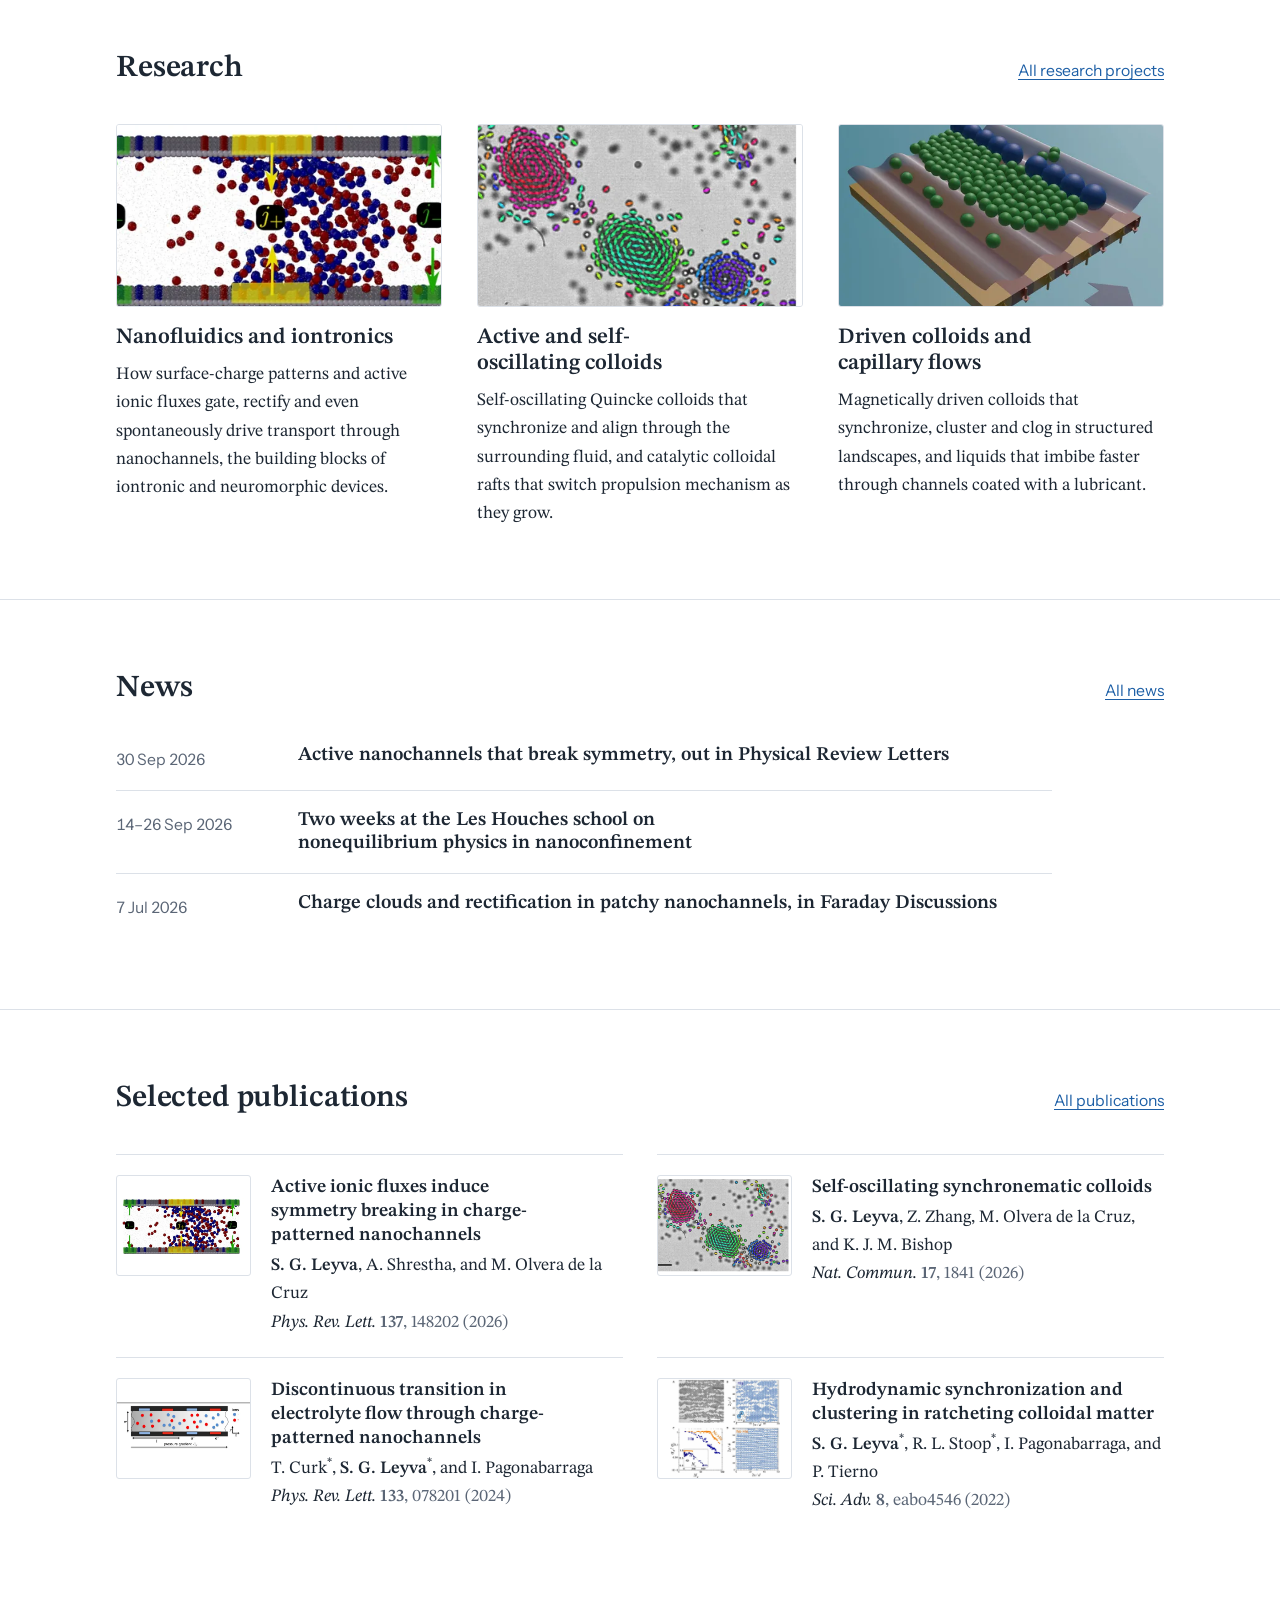
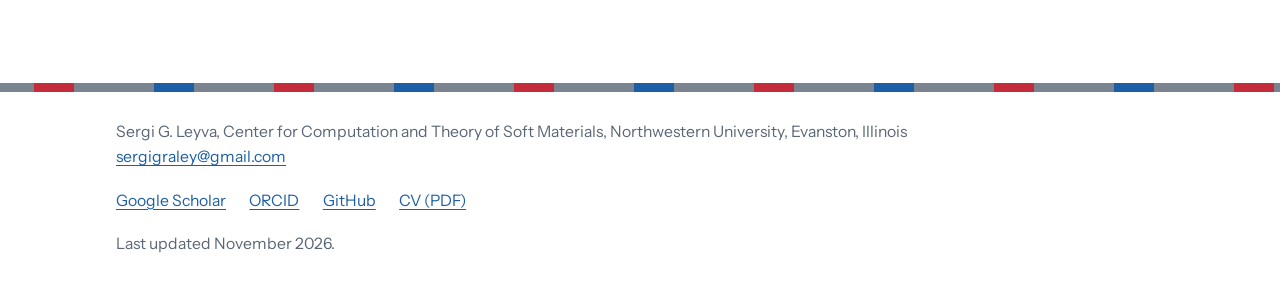
==== commit b4b241b9: "Add files via upload" ====
--- a/index.html
+++ b/index.html
@@ -1,1156 +1,198 @@
 <!DOCTYPE html>
 <html lang="en">
 <head>
-    <meta charset="UTF-8">
-    <meta name="viewport" content="width=device-width, initial-scale=1.0">
-    <title>Sergi G. Leyva | Computational Physicist & Researcher</title>
-    <link rel="preconnect" href="https://fonts.googleapis.com">
-    <link rel="preconnect" href="https://fonts.gstatic.com" crossorigin>
-    <link href="https://fonts.googleapis.com/css2?family=Crimson+Pro:wght@300;400;600;700&family=IBM+Plex+Mono:wght@400;500;600&display=swap" rel="stylesheet">
-    <style>
-        :root {
-            --primary: #0d1117;
-            --secondary: #161b22;
-            --tertiary: #21262d;
-            --accent: #58a6ff;
-            --accent-secondary: #79c0ff;
-            --accent-warm: #f78166;
-            --text: #c9d1d9;
-            --text-dim: #8b949e;
-            --border: #30363d;
-            --border-accent: rgba(88, 166, 255, 0.3);
-        }
-
-        * {
-            margin: 0;
-            padding: 0;
-            box-sizing: border-box;
-        }
-
-        body {
-            font-family: 'Crimson Pro', serif;
-            background: var(--primary);
-            color: var(--text);
-            line-height: 1.7;
-            overflow-x: hidden;
-        }
-
-        /* Subtle background pattern */
-        body::before {
-            content: '';
-            position: fixed;
-            top: 0;
-            left: 0;
-            right: 0;
-            bottom: 0;
-            background: 
-                radial-gradient(circle at 20% 20%, rgba(88, 166, 255, 0.03) 0%, transparent 50%),
-                radial-gradient(circle at 80% 80%, rgba(247, 129, 102, 0.02) 0%, transparent 50%);
-            z-index: -1;
-            pointer-events: none;
-        }
-
-        /* Navigation */
-        nav {
-            position: fixed;
-            top: 0;
-            left: 0;
-            right: 0;
-            background: rgba(13, 17, 23, 0.95);
-            backdrop-filter: blur(12px);
-            border-bottom: 1px solid var(--border);
-            padding: 1.25rem 2rem;
-            z-index: 100;
-            animation: slideDown 0.5s ease;
-        }
-
-        @keyframes slideDown {
-            from { transform: translateY(-100%); opacity: 0; }
-            to { transform: translateY(0); opacity: 1; }
-        }
-
-        nav .container {
-            max-width: 1200px;
-            margin: 0 auto;
-            display: flex;
-            justify-content: space-between;
-            align-items: center;
-        }
-
-        .logo {
-            font-family: 'IBM Plex Mono', monospace;
-            font-size: 1.1rem;
-            font-weight: 600;
-            color: var(--accent);
-            letter-spacing: 0.05em;
-        }
-
-        .nav-links {
-            display: flex;
-            gap: 2.5rem;
-            list-style: none;
-        }
-
-        .nav-links a {
-            color: var(--text-dim);
-            text-decoration: none;
-            font-family: 'IBM Plex Mono', monospace;
-            font-size: 0.85rem;
-            transition: color 0.3s ease;
-            letter-spacing: 0.02em;
-        }
-
-        .nav-links a:hover {
-            color: var(--accent);
-        }
-
-        /* Hero Section */
-        .hero {
-            min-height: 90vh;
-            display: flex;
-            align-items: center;
-            padding: 8rem 2rem 4rem;
-        }
-
-        .hero .container {
-            max-width: 1200px;
-            margin: 0 auto;
-            width: 100%;
-        }
-
-        .hero-grid {
-            display: grid;
-            grid-template-columns: 250px 1fr;
-            gap: 4rem;
-            align-items: center;
-        }
-
-        .profile-section {
-            opacity: 0;
-            animation: fadeIn 0.8s ease 0.2s forwards;
-        }
-
-        @keyframes fadeIn {
-            to { opacity: 1; }
-        }
-
-        .profile-photo {
-            position: relative;
-            margin-bottom: 1.5rem;
-        }
-
-        .profile-photo img {
-            width: 100%;
-            border-radius: 8px;
-            border: 2px solid var(--border);
-            transition: border-color 0.3s ease;
-        }
-
-        .profile-photo:hover img {
-            border-color: var(--accent);
-        }
-
-        .profile-links {
-            display: flex;
-            flex-direction: column;
-            gap: 0.8rem;
-        }
-
-        .profile-link {
-            display: flex;
-            align-items: center;
-            gap: 0.6rem;
-            color: var(--text-dim);
-            text-decoration: none;
-            font-family: 'IBM Plex Mono', monospace;
-            font-size: 0.8rem;
-            transition: color 0.3s ease;
-            padding: 0.4rem 0;
-        }
-
-        .profile-link:hover {
-            color: var(--accent);
-        }
-
-        .profile-link svg {
-            width: 16px;
-            height: 16px;
-            fill: currentColor;
-        }
-
-        .hero-content {
-            opacity: 0;
-            animation: fadeInUp 0.8s ease 0.4s forwards;
-        }
-
-        @keyframes fadeInUp {
-            from { opacity: 0; transform: translateY(20px); }
-            to { opacity: 1; transform: translateY(0); }
-        }
-
-        .hero-title {
-            font-size: 3.5rem;
-            font-weight: 700;
-            line-height: 1.2;
-            margin-bottom: 1rem;
-            color: var(--text);
-        }
-
-        .hero-subtitle {
-            font-size: 1.5rem;
-            color: var(--accent);
-            margin-bottom: 1.5rem;
-            font-weight: 400;
-        }
-
-        .hero-description {
-            font-size: 1.15rem;
-            color: var(--text-dim);
-            margin-bottom: 2rem;
-            max-width: 700px;
-            line-height: 1.8;
-        }
-
-        .hero-meta {
-            display: flex;
-            gap: 2rem;
-            margin-bottom: 2.5rem;
-            flex-wrap: wrap;
-        }
-
-        .meta-item {
-            display: flex;
-            flex-direction: column;
-            gap: 0.3rem;
-        }
-
-        .meta-label {
-            font-family: 'IBM Plex Mono', monospace;
-            font-size: 0.75rem;
-            color: var(--text-dim);
-            text-transform: uppercase;
-            letter-spacing: 0.1em;
-        }
-
-        .meta-value {
-            font-size: 1.1rem;
-            color: var(--text);
-            font-weight: 600;
-        }
-
-        .hero-cta {
-            display: flex;
-            gap: 1.25rem;
-        }
-
-        .btn {
-            padding: 0.9rem 1.8rem;
-            font-family: 'IBM Plex Mono', monospace;
-            font-size: 0.9rem;
-            text-decoration: none;
-            border-radius: 6px;
-            transition: all 0.3s ease;
-            display: inline-block;
-            letter-spacing: 0.02em;
-        }
-
-        .btn-primary {
-            background: var(--accent);
-            color: var(--primary);
-            font-weight: 600;
-        }
-
-        .btn-primary:hover {
-            background: var(--accent-secondary);
-            transform: translateY(-2px);
-            box-shadow: 0 8px 20px rgba(88, 166, 255, 0.3);
-        }
-
-        .btn-secondary {
-            border: 1px solid var(--border);
-            color: var(--text);
-        }
-
-        .btn-secondary:hover {
-            border-color: var(--accent);
-            color: var(--accent);
-            transform: translateY(-2px);
-        }
-
-        /* Section Styles */
-        section {
-            padding: 5rem 2rem;
-            position: relative;
-        }
-
-        .container {
-            max-width: 1200px;
-            margin: 0 auto;
-        }
-
-        .section-header {
-            margin-bottom: 3.5rem;
-        }
-
-        .section-tag {
-            font-family: 'IBM Plex Mono', monospace;
-            color: var(--accent);
-            font-size: 0.8rem;
-            margin-bottom: 0.8rem;
-            text-transform: uppercase;
-            letter-spacing: 0.15em;
-            font-weight: 500;
-        }
-
-        .section-title {
-            font-size: 2.5rem;
-            font-weight: 700;
-            margin-bottom: 1rem;
-            color: var(--text);
-        }
-
-        .section-description {
-            font-size: 1.1rem;
-            color: var(--text-dim);
-            max-width: 800px;
-            line-height: 1.8;
-        }
-
-        /* Research Interests */
-        .research-content {
-            max-width: 900px;
-            font-size: 1.1rem;
-            line-height: 1.9;
-            color: var(--text-dim);
-        }
-
-        .research-content p {
-            margin-bottom: 1.8rem;
-        }
-
-        .research-topics {
-            display: grid;
-            grid-template-columns: repeat(auto-fit, minmax(280px, 1fr));
-            gap: 1.5rem;
-            margin-top: 2.5rem;
-        }
-
-        .topic-card {
-            background: var(--secondary);
-            padding: 1.8rem;
-            border-radius: 8px;
-            border: 1px solid var(--border);
-            transition: all 0.3s ease;
-        }
-
-        .topic-card:hover {
-            border-color: var(--accent);
-            transform: translateY(-4px);
-            box-shadow: 0 8px 20px rgba(0, 0, 0, 0.3);
-        }
-
-        .topic-title {
-            font-size: 1.15rem;
-            font-weight: 600;
-            color: var(--accent);
-            margin-bottom: 0.8rem;
-        }
-
-        .topic-description {
-            font-size: 0.95rem;
-            color: var(--text-dim);
-            line-height: 1.6;
-        }
-
-        /* Publications */
-        .publications-intro {
-            background: var(--secondary);
-            padding: 2rem;
-            border-radius: 8px;
-            border-left: 3px solid var(--accent);
-            margin-bottom: 3rem;
-        }
-
-        .publications-intro p {
-            font-size: 1.05rem;
-            color: var(--text-dim);
-            line-height: 1.7;
-        }
-
-        .publications-list {
-            display: flex;
-            flex-direction: column;
-            gap: 2rem;
-        }
-
-        .publication-item {
-            background: var(--secondary);
-            padding: 2rem;
-            border-radius: 8px;
-            border: 1px solid var(--border);
-            transition: all 0.3s ease;
-        }
-
-        .publication-item:hover {
-            border-color: var(--accent);
-            transform: translateX(8px);
-        }
-
-        .publication-year {
-            font-family: 'IBM Plex Mono', monospace;
-            font-size: 0.9rem;
-            color: var(--accent);
-            margin-bottom: 0.8rem;
-            font-weight: 600;
-        }
-
-        .publication-authors {
-            font-size: 0.95rem;
-            color: var(--text);
-            margin-bottom: 0.5rem;
-            line-height: 1.6;
-        }
-
-        .publication-authors strong {
-            color: var(--accent-secondary);
-        }
-
-        .publication-title {
-            font-size: 1.15rem;
-            font-weight: 600;
-            color: var(--text);
-            margin-bottom: 0.6rem;
-            line-height: 1.5;
-        }
-
-        .publication-venue {
-            font-style: italic;
-            color: var(--text-dim);
-            font-size: 0.95rem;
-            margin-bottom: 0.8rem;
-        }
-
-        .publication-badges {
-            display: flex;
-            gap: 0.6rem;
-            flex-wrap: wrap;
-        }
-
-        .badge {
-            display: inline-block;
-            padding: 0.3rem 0.8rem;
-            border-radius: 4px;
-            font-family: 'IBM Plex Mono', monospace;
-            font-size: 0.7rem;
-            font-weight: 500;
-            text-transform: uppercase;
-            letter-spacing: 0.05em;
-        }
-
-        .badge-editor {
-            background: rgba(247, 129, 102, 0.15);
-            color: var(--accent-warm);
-            border: 1px solid rgba(247, 129, 102, 0.3);
-        }
-
-        .badge-equal {
-            background: rgba(88, 166, 255, 0.15);
-            color: var(--accent);
-            border: 1px solid rgba(88, 166, 255, 0.3);
-        }
-
-        .badge-preprint {
-            background: rgba(139, 148, 158, 0.15);
-            color: var(--text-dim);
-            border: 1px solid var(--border);
-        }
-
-        /* Education & Experience */
-        .timeline {
-            position: relative;
-            padding-left: 2.5rem;
-        }
-
-        .timeline::before {
-            content: '';
-            position: absolute;
-            left: 0;
-            top: 0;
-            bottom: 0;
-            width: 2px;
-            background: var(--border);
-        }
-
-        .timeline-item {
-            position: relative;
-            margin-bottom: 3rem;
-            padding-left: 2rem;
-        }
-
-        .timeline-item::before {
-            content: '';
-            position: absolute;
-            left: -2.5rem;
-            top: 0.4rem;
-            width: 10px;
-            height: 10px;
-            background: var(--accent);
-            border-radius: 50%;
-            box-shadow: 0 0 0 4px var(--primary), 0 0 0 6px var(--border);
-        }
-
-        .timeline-period {
-            font-family: 'IBM Plex Mono', monospace;
-            font-size: 0.85rem;
-            color: var(--accent);
-            margin-bottom: 0.5rem;
-            font-weight: 500;
-        }
-
-        .timeline-title {
-            font-size: 1.35rem;
-            font-weight: 600;
-            color: var(--text);
-            margin-bottom: 0.4rem;
-        }
-
-        .timeline-institution {
-            font-size: 1.05rem;
-            color: var(--text-dim);
-            margin-bottom: 0.3rem;
-        }
-
-        .timeline-location {
-            font-size: 0.9rem;
-            color: var(--text-dim);
-            margin-bottom: 1rem;
-        }
-
-        .timeline-description {
-            color: var(--text-dim);
-            line-height: 1.7;
-        }
-
-        .timeline-description ul {
-            margin-top: 0.8rem;
-            padding-left: 1.5rem;
-        }
-
-        .timeline-description li {
-            margin-bottom: 0.5rem;
-        }
-
-        /* Skills & Expertise */
-        .skills-grid {
-            display: grid;
-            grid-template-columns: repeat(auto-fit, minmax(250px, 1fr));
-            gap: 2rem;
-        }
-
-        .skill-category {
-            background: var(--secondary);
-            padding: 2rem;
-            border-radius: 8px;
-            border: 1px solid var(--border);
-        }
-
-        .skill-category h3 {
-            font-size: 1.15rem;
-            color: var(--accent);
-            margin-bottom: 1.2rem;
-            font-weight: 600;
-        }
-
-        .skill-list {
-            display: flex;
-            flex-wrap: wrap;
-            gap: 0.6rem;
-        }
-
-        .skill-tag {
-            background: var(--tertiary);
-            color: var(--text-dim);
-            padding: 0.5rem 1rem;
-            border-radius: 4px;
-            font-family: 'IBM Plex Mono', monospace;
-            font-size: 0.8rem;
-            border: 1px solid var(--border);
-            transition: all 0.3s ease;
-        }
-
-        .skill-tag:hover {
-            border-color: var(--accent);
-            color: var(--accent);
-        }
-
-        /* Contact Section */
-        .contact-grid {
-            display: grid;
-            grid-template-columns: 1fr 1fr;
-            gap: 3rem;
-            align-items: start;
-        }
-
-        .contact-info {
-            display: flex;
-            flex-direction: column;
-            gap: 1.5rem;
-        }
-
-        .contact-item {
-            display: flex;
-            align-items: start;
-            gap: 1rem;
-        }
-
-        .contact-icon {
-            width: 40px;
-            height: 40px;
-            background: var(--secondary);
-            border: 1px solid var(--border);
-            border-radius: 6px;
-            display: flex;
-            align-items: center;
-            justify-content: center;
-            flex-shrink: 0;
-        }
-
-        .contact-icon svg {
-            width: 20px;
-            height: 20px;
-            fill: var(--accent);
-        }
-
-        .contact-details h3 {
-            font-size: 1rem;
-            color: var(--text);
-            margin-bottom: 0.3rem;
-        }
-
-        .contact-details p {
-            font-size: 0.95rem;
-            color: var(--text-dim);
-        }
-
-        .contact-details a {
-            color: var(--accent);
-            text-decoration: none;
-            transition: color 0.3s ease;
-        }
-
-        .contact-details a:hover {
-            color: var(--accent-secondary);
-        }
-
-        /* Footer */
-        footer {
-            padding: 2.5rem 2rem;
-            border-top: 1px solid var(--border);
-            text-align: center;
-            color: var(--text-dim);
-            font-family: 'IBM Plex Mono', monospace;
-            font-size: 0.85rem;
-        }
-
-        /* Responsive */
-        @media (max-width: 968px) {
-            .hero-grid {
-                grid-template-columns: 1fr;
-                gap: 3rem;
-            }
-
-            .profile-section {
-                display: grid;
-                grid-template-columns: 200px 1fr;
-                gap: 2rem;
-                align-items: start;
-            }
-
-            .hero-title {
-                font-size: 2.5rem;
-            }
-
-            .contact-grid {
-                grid-template-columns: 1fr;
-            }
-
-            .nav-links {
-                display: none;
-            }
-
-            .research-topics {
-                grid-template-columns: 1fr;
-            }
-
-            .skills-grid {
-                grid-template-columns: 1fr;
-            }
-        }
-
-        /* Scroll animations */
-        .fade-in-section {
-            opacity: 0;
-            transform: translateY(30px);
-            transition: opacity 0.6s ease, transform 0.6s ease;
-        }
-
-        .fade-in-section.visible {
-            opacity: 1;
-            transform: translateY(0);
-        }
-    </style>
+  <meta charset="utf-8">
+  <meta name="viewport" content="width=device-width, initial-scale=1">
+  <title>Sergi G. Leyva | Soft matter and nanofluidics</title>
+  <meta name="description" content="Sergi G. Leyva is a theoretical and computational physicist working on ion transport in nanochannels, active colloids and confined flows, at Northwestern University.">
+  <link rel="canonical" href="https://slevinskygra.github.io/">
+  <meta property="og:type" content="website">
+  <meta property="og:title" content="Sergi G. Leyva | Soft matter and nanofluidics">
+  <meta property="og:description" content="Sergi G. Leyva is a theoretical and computational physicist working on ion transport in nanochannels, active colloids and confined flows, at Northwestern University.">
+  <meta property="og:url" content="https://slevinskygra.github.io/">
+  <meta property="og:image" content="https://slevinskygra.github.io/assets/img/og-image.jpg">
+  <meta name="twitter:card" content="summary_large_image">
+  <link rel="icon" href="assets/img/favicon.svg" type="image/svg+xml">
+  <link rel="preload" href="assets/fonts/stix-two-text-latin-400-normal.woff2" as="font" type="font/woff2" crossorigin>
+  <link rel="preload" href="assets/fonts/instrument-sans-latin-400-normal.woff2" as="font" type="font/woff2" crossorigin>
+  <link rel="stylesheet" href="assets/css/fonts.css">
+  <link rel="stylesheet" href="assets/css/style.css">
+  <script type="application/ld+json">{"@context": "https://schema.org", "@type": "Person", "name": "Sergi G. Leyva", "alternateName": "Sergio Granados Leyva", "url": "https://slevinskygra.github.io/", "image": "https://slevinskygra.github.io/assets/img/profile.webp", "jobTitle": "Postdoctoral Researcher", "affiliation": {"@type": "Organization", "name": "Northwestern University"}, "alumniOf": {"@type": "CollegeOrUniversity", "name": "Universitat de Barcelona"}, "sameAs": ["https://scholar.google.com/citations?user=Cr-qqGAAAAAJ", "https://orcid.org/0000-0001-9176-9285", "https://github.com/slevinskygra"], "knowsAbout": ["Nanofluidics", "Electrokinetics", "Soft matter", "Active matter", "Lattice Boltzmann", "Dissipative particle dynamics"]}</script>
 </head>
 <body>
-    <nav>
-        <div class="container">
-            <div class="logo">S. G. LEYVA</div>
-            <ul class="nav-links">
-                <li><a href="#research">Research</a></li>
-                <li><a href="#publications">Publications</a></li>
-                <li><a href="#experience">Experience</a></li>
-                <li><a href="#contact">Contact</a></li>
-            </ul>
+  <a class="skip-link" href="#main">Skip to content</a>
+  <header class="site-header">
+    <div class="wrap">
+      <a class="site-name" href="index.html">Sergi G. Leyva<small>Theory and simulation of soft matter and nanofluidics</small></a>
+      <nav class="site-nav" aria-label="Main">
+        <ul>
+          <li><a href="index.html" aria-current="page">Home</a></li>
+          <li><a href="research.html">Research</a></li>
+          <li><a href="publications.html">Publications</a></li>
+          <li><a href="news.html">News</a></li>
+          <li><a href="about.html">About &amp; CV</a></li>
+        </ul>
+      </nav>
+    </div>
+    <div class="wall" aria-hidden="true"></div>
+  </header>
+
+  <main id="main">
+    <div class="wrap">
+      <section class="title-block" aria-labelledby="title">
+        <div>
+          <h1 class="paper-title" id="title">Fluid-mediated interactions and self-organized transport, from nanochannels to active colloids</h1>
+          <p class="byline"><strong>Sergi G. Leyva</strong><sup>1,2</sup></p>
+          <p class="affil"><sup>1</sup>Center for Computation and Theory of Soft Materials, Northwestern University, Evanston, IL, USA<br><sup>2</sup>Department of Physics and Astronomy, Northwestern University, Evanston, IL, USA</p>
+          <div class="abstract">
+            <p>I am a theoretical and computational physicist working on soft matter far from equilibrium. I study how hydrodynamic and electrostatic couplings make ions, colloids and liquids organize themselves under confinement: nanochannels that pump fluid with no applied voltage, self-oscillating colloids that synchronize through the liquid around them, and liquids that invade channels faster when the walls are lubricated.</p>
+            <p>My work combines lattice-Boltzmann, dissipative particle dynamics and Stokesian dynamics simulations with analytical theory, often side by side with experiments. I am a postdoctoral researcher with Monica Olvera de la Cruz at Northwestern University, after a PhD in statistical physics at the University of Barcelona.</p>
+          </div>
+          <ul class="contact-links">
+            <li><a href="mailto:sergigraley@gmail.com">Email</a></li>
+            <li><a href="https://scholar.google.com/citations?user=Cr-qqGAAAAAJ">Google Scholar</a></li>
+            <li><a href="https://orcid.org/0000-0001-9176-9285">ORCID</a></li>
+            <li><a href="https://github.com/slevinskygra">GitHub</a></li>
+            <li><a href="assets/Sergi_Granados_CV.pdf">CV (PDF)</a></li>
+          </ul>
         </div>
-    </nav>
+        <figure class="portrait">
+          <img src="assets/img/profile.webp" alt="Portrait of Sergi G. Leyva" width="560" height="560">
+        </figure>
+      </section>
 
-    <section class="hero">
-        <div class="container">
-            <div class="hero-grid">
-                <div class="profile-section">
-                    <div class="profile-photo">
-                        <img src="assets/profile.png" alt="Sergio G. Leyva">
-                    </div>
-                    <div class="profile-links">
-                        <a href="mailto:sergigraley@gmail.com" class="profile-link">
-                            <svg viewBox="0 0 24 24"><path d="M20 4H4c-1.1 0-1.99.9-1.99 2L2 18c0 1.1.9 2 2 2h16c1.1 0 2-.9 2-2V6c0-1.1-.9-2-2-2zm0 4l-8 5-8-5V6l8 5 8-5v2z"/></svg>
-                            Email
-                        </a>
-                        <a href="https://scholar.google.com/citations?user=Cr-qqGAAAAAJ&hl=es" target="_blank" class="profile-link">
-                            <svg viewBox="0 0 24 24"><path d="M12 2C6.48 2 2 6.48 2 12s4.48 10 10 10 10-4.48 10-10S17.52 2 12 2zm-2 15l-5-5 1.41-1.41L10 14.17l7.59-7.59L19 8l-9 9z"/></svg>
-                            Google Scholar
-                        </a>
-                        <a href="https://orcid.org/0000-0001-9176-9285" target="_blank" class="profile-link">
-                            <svg viewBox="0 0 24 24"><path d="M12 2C6.48 2 2 6.48 2 12s4.48 10 10 10 10-4.48 10-10S17.52 2 12 2zm0 18c-4.41 0-8-3.59-8-8s3.59-8 8-8 8 3.59 8 8-3.59 8-8 8z"/></svg>
-                            ORCID
-                        </a>
-                        <a href="https://github.com/slevinskygra" target="_blank" class="profile-link">
-                            <svg viewBox="0 0 24 24"><path d="M12 2C6.48 2 2 6.48 2 12c0 4.42 2.87 8.17 6.84 9.49.5.09.68-.22.68-.48 0-.24-.01-.87-.01-1.71-2.78.6-3.37-1.34-3.37-1.34-.45-1.15-1.11-1.46-1.11-1.46-.91-.62.07-.61.07-.61 1 .07 1.53 1.03 1.53 1.03.89 1.52 2.34 1.08 2.91.83.09-.65.35-1.09.63-1.34-2.22-.25-4.56-1.11-4.56-4.94 0-1.09.39-1.98 1.03-2.68-.1-.25-.45-1.27.1-2.65 0 0 .84-.27 2.75 1.02.8-.22 1.65-.33 2.5-.33.85 0 1.7.11 2.5.33 1.91-1.29 2.75-1.02 2.75-1.02.55 1.38.2 2.4.1 2.65.64.7 1.03 1.59 1.03 2.68 0 3.84-2.34 4.68-4.57 4.93.36.31.68.92.68 1.85 0 1.34-.01 2.42-.01 2.75 0 .27.18.58.69.48C19.14 20.16 22 16.42 22 12c0-5.52-4.48-10-10-10z"/></svg>
-                            GitHub
-                        </a>
-                    </div>
-                </div>
-                <div class="hero-content">
-                    <h1 class="hero-title">Sergi G. Leyva</h1>
-                    <h2 class="hero-subtitle">Computational Physicist & Postdoctoral Researcher</h2>
-                    <p class="hero-description">
-                        Exploring the complex dynamics of soft matter, active systems, and electrohydrodynamics through computational modeling and theoretical physics. Currently advancing neuromorphic computing and iontronic technologies at Northwestern University.
-                    </p>
-                    <div class="hero-meta">
-                        <div class="meta-item">
-                            <div class="meta-label">Position</div>
-                            <div class="meta-value">Postdoctoral Researcher</div>
-                        </div>
-                        <div class="meta-item">
-                            <div class="meta-label">Institution</div>
-                            <div class="meta-value">Northwestern University</div>
-                        </div>
-                        <div class="meta-item">
-                            <div class="meta-label">h-index</div>
-                            <div class="meta-value">5 (45 citations)</div>
-                        </div>
-                        <div class="meta-item">
-                            <div class="meta-label">Publications</div>
-                            <div class="meta-value">10 published</div>
-                        </div>
-                    </div>
-                    <div class="hero-cta">
-                        <a href="#publications" class="btn btn-primary">View Publications</a>
-                        <a href="#contact" class="btn btn-secondary">Contact Me</a>
-                    </div>
-                </div>
-            </div>
+      <figure class="fig channel-fig" id="fig-1" data-channel>
+        <div class="channel-stage">
+          <canvas class="channel" role="img" aria-label="Animated sketch: red positive ions and blue negative ions between two walls carrying alternating charged patches. Above a critical active flux, ions and fluid start flowing in one direction."></canvas>
         </div>
+        <div class="channel-controls">
+          <div class="flux-control">
+            <label for="flux">Active ionic flux</label>
+            <input id="flux" type="range" min="0" max="100" step="1" value="78">
+            <div class="flux-scale" aria-hidden="true"><span>none</span><span class="crit">critical flux</span><span>high</span></div>
+          </div>
+          <div class="readout">
+            <canvas class="trace" aria-hidden="true"></canvas>
+            <span>Net flow</span>
+            <strong data-readout>none yet</strong>
+          </div>
+          <div>
+            <button class="btn" type="button" data-restart>Restart</button>
+            <button class="btn" type="button" data-play>Pause</button>
+          </div>
+        </div>
+        <figcaption><b>Fig. 1.</b> An electrolyte in a nanochannel whose walls carry a mirror-symmetric pattern of surface charge (red&nbsp;+, blue&nbsp;−) and active ionic fluxes: cations are released at the positive patches and absorbed at the negative ones. Below a critical flux nothing flows. Above it, ions and solvent start moving in a direction the channel picks at random; press Restart, or click the channel, to let it choose again. The mean flow follows the normal form of a supercritical pitchfork bifurcation, as found with particle and lattice-Boltzmann simulations in <a href="https://doi.org/10.1103/k9sp-h4c3"><i>Phys. Rev. Lett.</i> <b>137</b>, 148202 (2026)</a>. This is an illustrative sketch, not a simulation.</figcaption>
+      </figure>
+    </div>
+
+    <section class="section" aria-labelledby="research-h">
+      <div class="wrap">
+        <div class="section-head">
+          <h2 id="research-h">Research</h2>
+          <a href="research.html">All research projects</a>
+        </div>
+        <div class="themes">
+          <article class="theme">
+            <a class="thumb" href="research.html#nanofluidics" tabindex="-1" aria-hidden="true"><img src="assets/img/thumbs/ssb-b.webp" alt="" loading="lazy"></a>
+            <h3><a href="research.html#nanofluidics">Nanofluidics and iontronics</a></h3>
+            <p>How surface-charge patterns and active ionic fluxes gate, rectify and even spontaneously drive transport through nanochannels, the building blocks of iontronic and neuromorphic devices.</p>
+          </article>
+          <article class="theme">
+            <a class="thumb" href="research.html#active-colloids" tabindex="-1" aria-hidden="true"><img src="assets/img/thumbs/nc26-experiment.webp" alt="" loading="lazy"></a>
+            <h3><a href="research.html#active-colloids">Active and self-oscillating colloids</a></h3>
+            <p>Self-oscillating Quincke colloids that synchronize and align through the surrounding fluid, and catalytic colloidal rafts that switch propulsion mechanism as they grow.</p>
+          </article>
+          <article class="theme">
+            <a class="thumb" href="research.html#confined-flows" tabindex="-1" aria-hidden="true"><img src="assets/img/thumbs/sm20-cover.webp" alt="" loading="lazy"></a>
+            <h3><a href="research.html#confined-flows">Driven colloids and capillary flows</a></h3>
+            <p>Magnetically driven colloids that synchronize, cluster and clog in structured landscapes, and liquids that imbibe faster through channels coated with a lubricant.</p>
+          </article>
+        </div>
+      </div>
     </section>
 
-    <section id="research">
-        <div class="container">
-            <div class="section-header">
-                <div class="section-tag">Research Interests</div>
-                <h2 class="section-title">Research Focus</h2>
-            </div>
-            <div class="research-content fade-in-section">
-                <p>
-                    My work focuses on systems where <strong>ionic transport, hydrodynamics, and soft-matter organization</strong> are deeply intertwined. One major direction concerns electrohydrodynamic ion transport at the nanoscale, where reduced friction and strong confinement give rise to fast, highly correlated ionic flows. I am particularly interested in how active ionic fluxes can couple to electrostatics and hydrodynamics to produce symmetry breaking, autonomous currents, and other emergent behaviors with potential relevance for neuromorphic and iontronic technologies.
-                </p>
-                <p>
-                    In parallel, I investigate <strong>oscillatory active media and non-reciprocal soft matter</strong>, focusing on how interactions, internal cycles, and symmetry constraints shape collective dynamics. Recent work on self-oscillating colloids has shown how hydrodynamic interactions can generate coupled orientational and temporal order, leading to mixed phase–alignment states and new forms of collective organization.
-                </p>
-                <p>
-                    Together, these efforts aim to build a multiscale understanding of how ionic, mechanical, and hydrodynamic processes can be harnessed to design adaptive, energy-efficient soft materials and functional systems.
-                </p>
-            </div>
-            <div class="research-topics">
-                <div class="topic-card fade-in-section">
-                    <div class="topic-title">Electrohydrodynamic Transport</div>
-                    <div class="topic-description">
-                        Nanoscale ionic transport with applications to neuromorphic computing and iontronic technologies
-                    </div>
-                </div>
-                <div class="topic-card fade-in-section">
-                    <div class="topic-title">Active Soft Matter</div>
-                    <div class="topic-description">
-                        Self-oscillating colloids, synchronization phenomena, and collective dynamics in driven systems
-                    </div>
-                </div>
-                <div class="topic-card fade-in-section">
-                    <div class="topic-title">Capillary Phenomena</div>
-                    <div class="topic-description">
-                        Imbibition dynamics in lubricant-coated surfaces and microfluidic systems
-                    </div>
-                </div>
-                <div class="topic-card fade-in-section">
-                    <div class="topic-title">Computational Methods</div>
-                    <div class="topic-description">
-                        Lattice-Boltzmann simulations, DPD methods, and multiscale modeling of complex fluids
-                    </div>
-                </div>
-            </div>
+    <section class="section" aria-labelledby="news-h">
+      <div class="wrap">
+        <div class="section-head">
+          <h2 id="news-h">News</h2>
+          <a href="news.html">All news</a>
         </div>
+        <ul class="news-list measure" style="max-width:52rem">
+        <li>
+          <span class="news-date"><time datetime="2026-09-30">30 Sep 2026</time></span>
+          <h3><a href="news.html#prl-symmetry-breaking">Active nanochannels that break symmetry, out in Physical Review Letters</a></h3>
+        </li>
+        <li>
+          <span class="news-date"><time datetime="2026-09-14">14–26 Sep 2026</time></span>
+          <h3><a href="news.html#les-houches-2026">Two weeks at the Les Houches school on nonequilibrium physics in nanoconfinement</a></h3>
+        </li>
+        <li>
+          <span class="news-date"><time datetime="2026-07-07">7 Jul 2026</time></span>
+          <h3><a href="news.html#faraday-2026">Charge clouds and rectification in patchy nanochannels, in Faraday Discussions</a></h3>
+        </li>
+        </ul>
+      </div>
     </section>
 
-    <section id="publications">
-        <div class="container">
-            <div class="section-header">
-                <div class="section-tag">Selected Works</div>
-                <h2 class="section-title">Publications</h2>
-            </div>
-            <div class="publications-intro fade-in-section">
-                <p>
-                    Since my first publication in 2020, my research has received <strong>41 citations</strong> with an <strong>h-index of 4</strong> according to Web of Science. Below is a selection of peer-reviewed journal articles including recent work published in <em>Nature Communications</em> and preprints currently under review.
-                </p>
-            </div>
-            <div class="publications-list">
-                <div class="publication-item fade-in-section">
-                    <div class="publication-year">2025 • Preprint</div>
-                    <div class="publication-authors">
-                        <strong>S. G. Leyva</strong>, Ahis Shreshta, Monica Olvera de la Cruz
-                    </div>
-                    <div class="publication-title">
-                        Active ionic fluxes induce symmetry breaking in charge-patterned nanochannels
-                    </div>
-                    <div class="publication-venue">arXiv preprint, under peer review</div>
-                    <div class="publication-badges">
-                        <span class="badge badge-preprint">Preprint</span>
-                    </div>
-                </div>
-
-                <div class="publication-item fade-in-section">
-                    <div class="publication-year">2026</div>
-                    <div class="publication-authors">
-                        <strong>S. G. Leyva</strong>, Z. Zhang, M. Olvera de la Cruz, K. J. M. Bishop
-                    </div>
-                    <div class="publication-title">
-                        Self-oscillating synchronematic colloids
-                    </div>
-                    <div class="publication-venue">Nature Communications (2026). <a href="https://doi.org/10.1038/s41467-026-68552-8" target="_blank" style="color: var(--accent); text-decoration: none;">doi:10.1038/s41467-026-68552-8</a></div>
-                </div>
-
-                <div class="publication-item fade-in-section">
-                    <div class="publication-year">2024</div>
-                    <div class="publication-authors">
-                        T. Curk, <strong>S. G. Leyva</strong>, I. Pagonabarraga
-                    </div>
-                    <div class="publication-title">
-                        Discontinuous transition in electrolyte flow through charge-patterned nanochannels
-                    </div>
-                    <div class="publication-venue">Physical Review Letters, 133(7), 078201</div>
-                    <div class="publication-badges">
-                        <span class="badge badge-editor">Editor's Suggestion</span>
-                        <span class="badge badge-equal">Equal Contribution</span>
-                    </div>
-                </div>
-
-                <div class="publication-item fade-in-section">
-                    <div class="publication-year">2024</div>
-                    <div class="publication-authors">
-                        D. Boniface, <strong>S. G. Leyva</strong>, I. Pagonabarraga, P. Tierno
-                    </div>
-                    <div class="publication-title">
-                        Clustering induces switching between phoretic and osmotic propulsion in active colloidal rafts
-                    </div>
-                    <div class="publication-venue">Nature Communications, 15(1), 5666</div>
-                    <div class="publication-badges">
-                        <span class="badge badge-equal">Equal Contribution</span>
-                    </div>
-                </div>
-
-                <div class="publication-item fade-in-section">
-                    <div class="publication-year">2024</div>
-                    <div class="publication-authors">
-                        <strong>S. G. Leyva</strong>, I. Pagonabarraga, A. Hernández-Machado, R. Ledesma-Aguilar
-                    </div>
-                    <div class="publication-title">
-                        Capillary imbibition in lubricant-coated channels
-                    </div>
-                    <div class="publication-venue">Physical Review Fluids, 9(7), L072002</div>
-                </div>
-
-                <div class="publication-item fade-in-section">
-                    <div class="publication-year">2024</div>
-                    <div class="publication-authors">
-                        <strong>S. G. Leyva</strong>, I. Pagonabarraga
-                    </div>
-                    <div class="publication-title">
-                        Clogging transition and anomalous transport in driven suspensions in a disordered medium
-                    </div>
-                    <div class="publication-venue">Physical Review E, 109(1), 014618</div>
-                </div>
-
-                <div class="publication-item fade-in-section">
-                    <div class="publication-year">2022</div>
-                    <div class="publication-authors">
-                        G. Junot, <strong>S. G. Leyva</strong>, C. Pauer, C. Calero, I. Pagonabarraga, T. Liedl, J. Tavacoli, P. Tierno
-                    </div>
-                    <div class="publication-title">
-                        Friction induces anisotropic propulsion in sliding magnetic microtriangles
-                    </div>
-                    <div class="publication-venue">Nano Letters, 22(18), 7408–7414</div>
-                    <div class="publication-badges">
-                        <span class="badge badge-equal">Equal Contribution</span>
-                    </div>
-                </div>
-
-                <div class="publication-item fade-in-section">
-                    <div class="publication-year">2022</div>
-                    <div class="publication-authors">
-                        <strong>S. G. Leyva</strong>, R. L. Stoop, I. Pagonabarraga, P. Tierno
-                    </div>
-                    <div class="publication-title">
-                        Hydrodynamic synchronization and clustering in ratcheting colloidal matter
-                    </div>
-                    <div class="publication-venue">Science Advances, 8(23), eabo4546</div>
-                </div>
-
-                <div class="publication-item fade-in-section">
-                    <div class="publication-year">2020</div>
-                    <div class="publication-authors">
-                        <strong>S. G. Leyva</strong>, R. L. Stoop, P. Tierno, I. Pagonabarraga
-                    </div>
-                    <div class="publication-title">
-                        Dynamics and clogging of colloidal monolayers magnetically driven through a heterogeneous landscape
-                    </div>
-                    <div class="publication-venue">Soft Matter, 16(30), 6985–6992</div>
-                </div>
-            </div>
+    <section class="section" aria-labelledby="pubs-h">
+      <div class="wrap">
+        <div class="section-head">
+          <h2 id="pubs-h">Selected publications</h2>
+          <a href="publications.html">All publications</a>
         </div>
+        <ul class="pub-compact">
+        <li>
+          <a class="pub-thumb" href="https://doi.org/10.1103/k9sp-h4c3" tabindex="-1" aria-hidden="true"><img src="assets/img/thumbs/ssb-b.webp" alt="" loading="lazy"></a>
+          <div>
+            <h3 class="pub-title"><a href="https://doi.org/10.1103/k9sp-h4c3">Active ionic fluxes induce symmetry breaking in charge-patterned nanochannels</a></h3>
+            <p class="pub-authors" style="margin:0.25rem 0 0"><span class="me">S. G. Leyva</span>, A. Shrestha, and M. Olvera de la Cruz</p>
+            <p class="pub-venue" style="margin:0"><i>Phys. Rev. Lett.</i> <b>137</b>, 148202 (2026)</p>
+          </div>
+        </li>
+        <li>
+          <a class="pub-thumb" href="https://doi.org/10.1038/s41467-026-68552-8" tabindex="-1" aria-hidden="true"><img src="assets/img/thumbs/nc26-experiment.webp" alt="" loading="lazy"></a>
+          <div>
+            <h3 class="pub-title"><a href="https://doi.org/10.1038/s41467-026-68552-8">Self-oscillating synchronematic colloids</a></h3>
+            <p class="pub-authors" style="margin:0.25rem 0 0"><span class="me">S. G. Leyva</span>, Z. Zhang, M. Olvera de la Cruz, and K. J. M. Bishop</p>
+            <p class="pub-venue" style="margin:0"><i>Nat. Commun.</i> <b>17</b>, 1841 (2026)</p>
+          </div>
+        </li>
+        <li>
+          <a class="pub-thumb" href="https://doi.org/10.1103/PhysRevLett.133.078201" tabindex="-1" aria-hidden="true"><img src="assets/img/thumbs/prl24-schematic.webp" alt="" loading="lazy"></a>
+          <div>
+            <h3 class="pub-title"><a href="https://doi.org/10.1103/PhysRevLett.133.078201">Discontinuous transition in electrolyte flow through charge-patterned nanochannels</a></h3>
+            <p class="pub-authors" style="margin:0.25rem 0 0">T. Curk<sup>*</sup>, <span class="me">S. G. Leyva</span><sup>*</sup>, and I. Pagonabarraga</p>
+            <p class="pub-venue" style="margin:0"><i>Phys. Rev. Lett.</i> <b>133</b>, 078201 (2024)</p>
+          </div>
+        </li>
+        <li>
+          <a class="pub-thumb" href="https://doi.org/10.1126/sciadv.abo4546" tabindex="-1" aria-hidden="true"><img src="assets/img/thumbs/sa22-hi.webp" alt="" loading="lazy"></a>
+          <div>
+            <h3 class="pub-title"><a href="https://doi.org/10.1126/sciadv.abo4546">Hydrodynamic synchronization and clustering in ratcheting colloidal matter</a></h3>
+            <p class="pub-authors" style="margin:0.25rem 0 0"><span class="me">S. G. Leyva</span><sup>*</sup>, R. L. Stoop<sup>*</sup>, I. Pagonabarraga, and P. Tierno</p>
+            <p class="pub-venue" style="margin:0"><i>Sci. Adv.</i> <b>8</b>, eabo4546 (2022)</p>
+          </div>
+        </li>
+        </ul>
+      </div>
     </section>
-
-    <section id="experience">
-        <div class="container">
-            <div class="section-header">
-                <div class="section-tag">Academic Journey</div>
-                <h2 class="section-title">Education & Experience</h2>
-            </div>
-            <div class="timeline">
-                <div class="timeline-item fade-in-section">
-                    <div class="timeline-period">June 2024 – Present</div>
-                    <div class="timeline-title">Postdoctoral Researcher</div>
-                    <div class="timeline-institution">Northwestern University, Center for Computation & Theory of Soft Materials</div>
-                    <div class="timeline-location">Evanston, Illinois, United States</div>
-                    <div class="timeline-description">
-                        Working with Prof. Monica Olvera de la Cruz on bio-inspired AI modeling, neuromorphic computing, and active ionic transport systems. Research focuses on electrohydrodynamic phenomena at the nanoscale and their applications to next-generation computing technologies.
-                    </div>
-                </div>
-
-                <div class="timeline-item fade-in-section">
-                    <div class="timeline-period">September 2019 – June 2024</div>
-                    <div class="timeline-title">PhD in Statistical Physics (Cum Laude)</div>
-                    <div class="timeline-institution">Universitat de Barcelona, Institute of Complex Systems (UBICS)</div>
-                    <div class="timeline-location">Barcelona, Spain</div>
-                    <div class="timeline-description">
-                        Supervisors: Prof. Ignacio Pagonabarraga and Prof. Aurora Hernández-Machado
-                        <ul>
-                            <li>Developed computational models for active soft matter, capillary phenomena, and colloidal dynamics</li>
-                            <li>Published 8 peer-reviewed papers in top-tier journals including Science Advances, Physical Review Letters, and Nature Communications</li>
-                            <li>Presented research at 9 international conferences across 6 countries</li>
-                            <li>Contributed to open-source scientific software (Ludwig project)</li>
-                        </ul>
-                    </div>
-                </div>
-
-                <div class="timeline-item fade-in-section">
-                    <div class="timeline-period">May 2023 – July 2023</div>
-                    <div class="timeline-title">PhD Research Visit</div>
-                    <div class="timeline-institution">University of Edinburgh, Institute for Multiscale Thermofluids</div>
-                    <div class="timeline-location">Edinburgh, Scotland, United Kingdom</div>
-                    <div class="timeline-description">
-                        Supervisor: Dr. Rodrigo Ledesma-Aguilar. International research stay as part of the UB International PhD program, focusing on capillary imbibition dynamics in lubricant-coated systems.
-                    </div>
-                </div>
-
-                <div class="timeline-item fade-in-section">
-                    <div class="timeline-period">September 2018 – September 2019</div>
-                    <div class="timeline-title">MSc in Computational Physics</div>
-                    <div class="timeline-institution">Universitat de Barcelona / Universitat Politècnica de Catalunya</div>
-                    <div class="timeline-location">Barcelona, Spain</div>
-                    <div class="timeline-description">
-                        Specialized in atomistic and multiscale computational modeling in physics. Supervisors: Prof. Ignacio Pagonabarraga and Prof. Pietro Tierno.
-                    </div>
-                </div>
-
-                <div class="timeline-item fade-in-section">
-                    <div class="timeline-period">September 2014 – September 2018</div>
-                    <div class="timeline-title">BSc in Physics</div>
-                    <div class="timeline-institution">Universitat de Barcelona</div>
-                    <div class="timeline-location">Barcelona, Spain</div>
-                    <div class="timeline-description">
-                        Bachelor Thesis awarded with Honors. Topic: "Electrolytes in the presence of a potential barrier: Diffusio-Osmotic flow." Recognized as the best thesis of the graduating class.
-                    </div>
-                </div>
-            </div>
-        </div>
-    </section>
-
-    <section id="skills">
-        <div class="container">
-            <div class="section-header">
-                <div class="section-tag">Expertise</div>
-                <h2 class="section-title">Technical Skills</h2>
-            </div>
-            <div class="skills-grid">
-                <div class="skill-category fade-in-section">
-                    <h3>Programming Languages</h3>
-                    <div class="skill-list">
-                        <span class="skill-tag">Python</span>
-                        <span class="skill-tag">C</span>
-                        <span class="skill-tag">C++</span>
-                        <span class="skill-tag">Fortran 90</span>
-                    </div>
-                </div>
-                <div class="skill-category fade-in-section">
-                    <h3>Computational Methods</h3>
-                    <div class="skill-list">
-                        <span class="skill-tag">Lattice-Boltzmann</span>
-                        <span class="skill-tag">DPD Simulations</span>
-                        <span class="skill-tag">Monte Carlo</span>
-                        <span class="skill-tag">Molecular Dynamics</span>
-                        <span class="skill-tag">Finite Elements</span>
-                    </div>
-                </div>
-                <div class="skill-category fade-in-section">
-                    <h3>Scientific Computing</h3>
-                    <div class="skill-list">
-                        <span class="skill-tag">NumPy</span>
-                        <span class="skill-tag">SciPy</span>
-                        <span class="skill-tag">Pandas</span>
-                        <span class="skill-tag">Matplotlib</span>
-                        <span class="skill-tag">HPC</span>
-                    </div>
-                </div>
-                <div class="skill-category fade-in-section">
-                    <h3>Machine Learning</h3>
-                    <div class="skill-list">
-                        <span class="skill-tag">PyTorch</span>
-                        <span class="skill-tag">TensorFlow</span>
-                        <span class="skill-tag">Keras</span>
-                        <span class="skill-tag">Scikit-learn</span>
-                    </div>
-                </div>
-            </div>
-        </div>
-    </section>
-
-    <section id="contact">
-        <div class="container">
-            <div class="section-header">
-                <div class="section-tag">Get in Touch</div>
-                <h2 class="section-title">Contact</h2>
-                <p class="section-description">
-                    I'm always interested in discussing research collaborations, speaking opportunities, and new projects in computational physics and soft matter.
-                </p>
-            </div>
-            <div class="contact-grid">
-                <div class="contact-info">
-                    <div class="contact-item fade-in-section">
-                        <div class="contact-icon">
-                            <svg viewBox="0 0 24 24"><path d="M20 4H4c-1.1 0-1.99.9-1.99 2L2 18c0 1.1.9 2 2 2h16c1.1 0 2-.9 2-2V6c0-1.1-.9-2-2-2zm0 4l-8 5-8-5V6l8 5 8-5v2z"/></svg>
-                        </div>
-                        <div class="contact-details">
-                            <h3>Email</h3>
-                            <p><a href="mailto:sergigraley@gmail.com">sergigraley@gmail.com</a></p>
-                        </div>
-                    </div>
-                    <div class="contact-item fade-in-section">
-                        <div class="contact-icon">
-                            <svg viewBox="0 0 24 24"><path d="M12 2C8.13 2 5 5.13 5 9c0 5.25 7 13 7 13s7-7.75 7-13c0-3.87-3.13-7-7-7zm0 9.5c-1.38 0-2.5-1.12-2.5-2.5s1.12-2.5 2.5-2.5 2.5 1.12 2.5 2.5-1.12 2.5-2.5 2.5z"/></svg>
-                        </div>
-                        <div class="contact-details">
-                            <h3>Location</h3>
-                            <p>Evanston, Illinois, United States</p>
-                        </div>
-                    </div>
-                    <div class="contact-item fade-in-section">
-                        <div class="contact-icon">
-                            <svg viewBox="0 0 24 24"><path d="M12 2C6.48 2 2 6.48 2 12s4.48 10 10 10 10-4.48 10-10S17.52 2 12 2zm-2 15l-5-5 1.41-1.41L10 14.17l7.59-7.59L19 8l-9 9z"/></svg>
-                        </div>
-                        <div class="contact-details">
-                            <h3>ORCID</h3>
-                            <p><a href="https://orcid.org/0000-0001-9176-9285" target="_blank">0000-0001-9176-9285</a></p>
-                        </div>
-                    </div>
-                    <div class="contact-item fade-in-section">
-                        <div class="contact-icon">
-                            <svg viewBox="0 0 24 24"><path d="M12 2C6.48 2 2 6.48 2 12c0 4.42 2.87 8.17 6.84 9.49.5.09.68-.22.68-.48 0-.24-.01-.87-.01-1.71-2.78.6-3.37-1.34-3.37-1.34-.45-1.15-1.11-1.46-1.11-1.46-.91-.62.07-.61.07-.61 1 .07 1.53 1.03 1.53 1.03.89 1.52 2.34 1.08 2.91.83.09-.65.35-1.09.63-1.34-2.22-.25-4.56-1.11-4.56-4.94 0-1.09.39-1.98 1.03-2.68-.1-.25-.45-1.27.1-2.65 0 0 .84-.27 2.75 1.02.8-.22 1.65-.33 2.5-.33.85 0 1.7.11 2.5.33 1.91-1.29 2.75-1.02 2.75-1.02.55 1.38.2 2.4.1 2.65.64.7 1.03 1.59 1.03 2.68 0 3.84-2.34 4.68-4.57 4.93.36.31.68.92.68 1.85 0 1.34-.01 2.42-.01 2.75 0 .27.18.58.69.48C19.14 20.16 22 16.42 22 12c0-5.52-4.48-10-10-10z"/></svg>
-                        </div>
-                        <div class="contact-details">
-                            <h3>GitHub</h3>
-                            <p><a href="https://github.com/slevinskygra" target="_blank">github.com/slevinskygra</a></p>
-                        </div>
-                    </div>
-                </div>
-                <div class="contact-cta fade-in-section">
-                    <a href="mailto:sergigraley@gmail.com" class="btn btn-primary" style="width: 100%; text-align: center; display: block;">Send an Email</a>
-                </div>
-            </div>
-        </div>
-    </section>
-
-    <footer>
-        <p>&copy; 2026 Sergi G. Leyva. Computational Physicist & Researcher.</p>
-    </footer>
-
-    <script>
-        // Smooth scrolling
-        document.querySelectorAll('a[href^="#"]').forEach(anchor => {
-            anchor.addEventListener('click', function (e) {
-                e.preventDefault();
-                const target = document.querySelector(this.getAttribute('href'));
-                if (target) {
-                    target.scrollIntoView({
-                        behavior: 'smooth',
-                        block: 'start'
-                    });
-                }
-            });
-        });
-
-        // Scroll animations
-        const observerOptions = {
-            threshold: 0.1,
-            rootMargin: '0px 0px -50px 0px'
-        };
-
-        const observer = new IntersectionObserver((entries) => {
-            entries.forEach(entry => {
-                if (entry.isIntersecting) {
-                    entry.target.classList.add('visible');
-                }
-            });
-        }, observerOptions);
-
-        document.querySelectorAll('.fade-in-section').forEach((element) => {
-            observer.observe(element);
-        });
-    </script>
+  </main>
+  <footer class="site-footer">
+    <div class="wall" aria-hidden="true"></div>
+    <div class="wrap">
+      <address>
+        Sergi G. Leyva, Center for Computation and Theory of Soft Materials, Northwestern University, Evanston, Illinois<br>
+        <a href="mailto:sergigraley@gmail.com">sergigraley@gmail.com</a>
+      </address>
+      <ul>
+        <li><a href="https://scholar.google.com/citations?user=Cr-qqGAAAAAJ">Google Scholar</a></li>
+        <li><a href="https://orcid.org/0000-0001-9176-9285">ORCID</a></li>
+        <li><a href="https://github.com/slevinskygra">GitHub</a></li>
+        <li><a href="assets/Sergi_Granados_CV.pdf">CV (PDF)</a></li>
+      </ul>
+      <p style="margin:0;width:100%">Last updated November 2026.</p>
+    </div>
+  </footer>
+  <script src="assets/js/channel.js" defer></script>
 </body>
 </html>
--- a/assets/css/fonts.css
+++ b/assets/css/fonts.css
@@ -0,0 +1,136 @@
+/* Self-hosted fonts (SIL Open Font License 1.1, see assets/fonts). */
+/* stix-two-text-greek-400-normal */
+@font-face {
+  font-family: 'STIX Two Text';
+  font-style: normal;
+  font-display: swap;
+  font-weight: 400;
+  src: url(../fonts/stix-two-text-greek-400-normal.woff2) format('woff2');
+  unicode-range: U+0370-0377,U+037A-037F,U+0384-038A,U+038C,U+038E-03A1,U+03A3-03FF;
+}
+/* stix-two-text-latin-ext-400-normal */
+@font-face {
+  font-family: 'STIX Two Text';
+  font-style: normal;
+  font-display: swap;
+  font-weight: 400;
+  src: url(../fonts/stix-two-text-latin-ext-400-normal.woff2) format('woff2');
+  unicode-range: U+0100-02BA,U+02BD-02C5,U+02C7-02CC,U+02CE-02D7,U+02DD-02FF,U+0304,U+0308,U+0329,U+1D00-1DBF,U+1E00-1E9F,U+1EF2-1EFF,U+2020,U+20A0-20AB,U+20AD-20C0,U+2113,U+2C60-2C7F,U+A720-A7FF;
+}
+/* stix-two-text-latin-400-normal */
+@font-face {
+  font-family: 'STIX Two Text';
+  font-style: normal;
+  font-display: swap;
+  font-weight: 400;
+  src: url(../fonts/stix-two-text-latin-400-normal.woff2) format('woff2');
+  unicode-range: U+0000-00FF,U+0131,U+0152-0153,U+02BB-02BC,U+02C6,U+02DA,U+02DC,U+0304,U+0308,U+0329,U+2000-206F,U+20AC,U+2122,U+2191,U+2193,U+2212,U+2215,U+FEFF,U+FFFD;
+}
+/* stix-two-text-greek-400-italic */
+@font-face {
+  font-family: 'STIX Two Text';
+  font-style: italic;
+  font-display: swap;
+  font-weight: 400;
+  src: url(../fonts/stix-two-text-greek-400-italic.woff2) format('woff2');
+  unicode-range: U+0370-0377,U+037A-037F,U+0384-038A,U+038C,U+038E-03A1,U+03A3-03FF;
+}
+/* stix-two-text-latin-ext-400-italic */
+@font-face {
+  font-family: 'STIX Two Text';
+  font-style: italic;
+  font-display: swap;
+  font-weight: 400;
+  src: url(../fonts/stix-two-text-latin-ext-400-italic.woff2) format('woff2');
+  unicode-range: U+0100-02BA,U+02BD-02C5,U+02C7-02CC,U+02CE-02D7,U+02DD-02FF,U+0304,U+0308,U+0329,U+1D00-1DBF,U+1E00-1E9F,U+1EF2-1EFF,U+2020,U+20A0-20AB,U+20AD-20C0,U+2113,U+2C60-2C7F,U+A720-A7FF;
+}
+/* stix-two-text-latin-400-italic */
+@font-face {
+  font-family: 'STIX Two Text';
+  font-style: italic;
+  font-display: swap;
+  font-weight: 400;
+  src: url(../fonts/stix-two-text-latin-400-italic.woff2) format('woff2');
+  unicode-range: U+0000-00FF,U+0131,U+0152-0153,U+02BB-02BC,U+02C6,U+02DA,U+02DC,U+0304,U+0308,U+0329,U+2000-206F,U+20AC,U+2122,U+2191,U+2193,U+2212,U+2215,U+FEFF,U+FFFD;
+}
+/* stix-two-text-greek-600-normal */
+@font-face {
+  font-family: 'STIX Two Text';
+  font-style: normal;
+  font-display: swap;
+  font-weight: 600;
+  src: url(../fonts/stix-two-text-greek-600-normal.woff2) format('woff2');
+  unicode-range: U+0370-0377,U+037A-037F,U+0384-038A,U+038C,U+038E-03A1,U+03A3-03FF;
+}
+/* stix-two-text-latin-ext-600-normal */
+@font-face {
+  font-family: 'STIX Two Text';
+  font-style: normal;
+  font-display: swap;
+  font-weight: 600;
+  src: url(../fonts/stix-two-text-latin-ext-600-normal.woff2) format('woff2');
+  unicode-range: U+0100-02BA,U+02BD-02C5,U+02C7-02CC,U+02CE-02D7,U+02DD-02FF,U+0304,U+0308,U+0329,U+1D00-1DBF,U+1E00-1E9F,U+1EF2-1EFF,U+2020,U+20A0-20AB,U+20AD-20C0,U+2113,U+2C60-2C7F,U+A720-A7FF;
+}
+/* stix-two-text-latin-600-normal */
+@font-face {
+  font-family: 'STIX Two Text';
+  font-style: normal;
+  font-display: swap;
+  font-weight: 600;
+  src: url(../fonts/stix-two-text-latin-600-normal.woff2) format('woff2');
+  unicode-range: U+0000-00FF,U+0131,U+0152-0153,U+02BB-02BC,U+02C6,U+02DA,U+02DC,U+0304,U+0308,U+0329,U+2000-206F,U+20AC,U+2122,U+2191,U+2193,U+2212,U+2215,U+FEFF,U+FFFD;
+}
+/* instrument-sans-latin-ext-400-normal */
+@font-face {
+  font-family: 'Instrument Sans';
+  font-style: normal;
+  font-display: swap;
+  font-weight: 400;
+  src: url(../fonts/instrument-sans-latin-ext-400-normal.woff2) format('woff2');
+  unicode-range: U+0100-02BA,U+02BD-02C5,U+02C7-02CC,U+02CE-02D7,U+02DD-02FF,U+0304,U+0308,U+0329,U+1D00-1DBF,U+1E00-1E9F,U+1EF2-1EFF,U+2020,U+20A0-20AB,U+20AD-20C0,U+2113,U+2C60-2C7F,U+A720-A7FF;
+}
+/* instrument-sans-latin-400-normal */
+@font-face {
+  font-family: 'Instrument Sans';
+  font-style: normal;
+  font-display: swap;
+  font-weight: 400;
+  src: url(../fonts/instrument-sans-latin-400-normal.woff2) format('woff2');
+  unicode-range: U+0000-00FF,U+0131,U+0152-0153,U+02BB-02BC,U+02C6,U+02DA,U+02DC,U+0304,U+0308,U+0329,U+2000-206F,U+20AC,U+2122,U+2191,U+2193,U+2212,U+2215,U+FEFF,U+FFFD;
+}
+/* instrument-sans-latin-ext-500-normal */
+@font-face {
+  font-family: 'Instrument Sans';
+  font-style: normal;
+  font-display: swap;
+  font-weight: 500;
+  src: url(../fonts/instrument-sans-latin-ext-500-normal.woff2) format('woff2');
+  unicode-range: U+0100-02BA,U+02BD-02C5,U+02C7-02CC,U+02CE-02D7,U+02DD-02FF,U+0304,U+0308,U+0329,U+1D00-1DBF,U+1E00-1E9F,U+1EF2-1EFF,U+2020,U+20A0-20AB,U+20AD-20C0,U+2113,U+2C60-2C7F,U+A720-A7FF;
+}
+/* instrument-sans-latin-500-normal */
+@font-face {
+  font-family: 'Instrument Sans';
+  font-style: normal;
+  font-display: swap;
+  font-weight: 500;
+  src: url(../fonts/instrument-sans-latin-500-normal.woff2) format('woff2');
+  unicode-range: U+0000-00FF,U+0131,U+0152-0153,U+02BB-02BC,U+02C6,U+02DA,U+02DC,U+0304,U+0308,U+0329,U+2000-206F,U+20AC,U+2122,U+2191,U+2193,U+2212,U+2215,U+FEFF,U+FFFD;
+}
+/* instrument-sans-latin-ext-600-normal */
+@font-face {
+  font-family: 'Instrument Sans';
+  font-style: normal;
+  font-display: swap;
+  font-weight: 600;
+  src: url(../fonts/instrument-sans-latin-ext-600-normal.woff2) format('woff2');
+  unicode-range: U+0100-02BA,U+02BD-02C5,U+02C7-02CC,U+02CE-02D7,U+02DD-02FF,U+0304,U+0308,U+0329,U+1D00-1DBF,U+1E00-1E9F,U+1EF2-1EFF,U+2020,U+20A0-20AB,U+20AD-20C0,U+2113,U+2C60-2C7F,U+A720-A7FF;
+}
+/* instrument-sans-latin-600-normal */
+@font-face {
+  font-family: 'Instrument Sans';
+  font-style: normal;
+  font-display: swap;
+  font-weight: 600;
+  src: url(../fonts/instrument-sans-latin-600-normal.woff2) format('woff2');
+  unicode-range: U+0000-00FF,U+0131,U+0152-0153,U+02BB-02BC,U+02C6,U+02DA,U+02DC,U+0304,U+0308,U+0329,U+2000-206F,U+20AC,U+2122,U+2191,U+2193,U+2212,U+2215,U+FEFF,U+FFFD;
+}
--- a/assets/css/style.css
+++ b/assets/css/style.css
@@ -0,0 +1,712 @@
+/* ==========================================================================
+   Sergi G. Leyva — site styles
+   The page is a nanochannel: a charge-patterned wall bounds every page at
+   the top and the bottom. Everything in between is quiet, journal-like type.
+   ========================================================================== */
+
+:root {
+  /* Colour */
+  --paper: #ffffff;
+  --band: #f3f5f8;        /* figure frames, channel interior */
+  --ink: #1d2733;         /* body text */
+  --muted: #5b6676;       /* secondary text */
+  --rule: #dce1e8;        /* hairlines */
+  --wall: #7a8491;        /* channel walls */
+  --cation: #c42b3b;      /* positive charge */
+  --anion: #1d5fa6;       /* negative charge, links */
+  --anion-dark: #154a83;
+
+  /* Type */
+  --serif: "STIX Two Text", "STIX Two", "Times New Roman", serif;
+  --sans: "Instrument Sans", "Helvetica Neue", Arial, sans-serif;
+
+  /* Scale (roughly 1.25) */
+  --fs-sm: 0.875rem;   /* 15.75px at 18px root */
+  --fs-xs: 0.8125rem;
+  --fs-body: 1rem;
+  --fs-h3: 1.22rem;
+  --fs-h2: 1.7rem;
+  --fs-h1: clamp(2rem, 1.35rem + 2.6vw, 3.15rem);
+
+  --wrap: 1120px;
+  --measure: 68ch;
+  --gap: clamp(1.25rem, 0.8rem + 1.6vw, 2.25rem);
+}
+
+*,
+*::before,
+*::after { box-sizing: border-box; }
+
+html {
+  font-size: 112.5%; /* 18px */
+  -webkit-text-size-adjust: 100%;
+  color-scheme: light;
+}
+
+body {
+  margin: 0;
+  background: var(--paper);
+  color: var(--ink);
+  font-family: var(--serif);
+  font-size: var(--fs-body);
+  line-height: 1.62;
+  font-kerning: normal;
+  font-variant-numeric: oldstyle-nums proportional-nums;
+  text-rendering: optimizeLegibility;
+  display: flex;
+  flex-direction: column;
+  min-height: 100vh;
+}
+
+main { flex: 1 0 auto; }
+
+img { max-width: 100%; height: auto; display: block; }
+
+a {
+  color: var(--anion);
+  text-decoration-thickness: 1px;
+  text-underline-offset: 0.18em;
+}
+a:hover { color: var(--anion-dark); text-decoration-thickness: 2px; }
+
+:focus-visible {
+  outline: 2px solid var(--anion);
+  outline-offset: 3px;
+  border-radius: 2px;
+}
+
+h1, h2, h3, h4 {
+  font-family: var(--serif);
+  font-weight: 600;
+  line-height: 1.18;
+  margin: 0;
+  text-wrap: balance;
+}
+h2 { font-size: var(--fs-h2); letter-spacing: -0.005em; }
+h3 { font-size: var(--fs-h3); }
+
+p { margin: 0 0 1em; }
+
+sup, sub { line-height: 0; font-size: 0.72em; }
+
+.wrap {
+  width: 100%;
+  max-width: var(--wrap);
+  margin-inline: auto;
+  padding-inline: clamp(1.1rem, 4vw, 2rem);
+}
+
+.measure { max-width: var(--measure); }
+
+.sans { font-family: var(--sans); }
+.muted { color: var(--muted); }
+
+.skip-link {
+  position: absolute;
+  left: 1rem;
+  top: -3rem;
+  background: var(--ink);
+  color: #fff;
+  padding: 0.5rem 0.9rem;
+  font-family: var(--sans);
+  font-size: var(--fs-sm);
+  z-index: 10;
+}
+.skip-link:focus { top: 0.75rem; color: #fff; }
+
+/* --------------------------------------------------------------------------
+   The wall: a strip of surface-charge patches (red +, blue −) on grey
+   -------------------------------------------------------------------------- */
+.wall {
+  height: 9px;
+  background:
+    repeating-linear-gradient(90deg,
+      var(--wall) 0 34px,
+      var(--cation) 34px 74px,
+      var(--wall) 74px 154px,
+      var(--anion) 154px 194px,
+      var(--wall) 194px 240px);
+}
+
+/* --------------------------------------------------------------------------
+   Header
+   -------------------------------------------------------------------------- */
+.site-header .wrap {
+  display: flex;
+  align-items: baseline;
+  justify-content: space-between;
+  gap: 1rem 2rem;
+  flex-wrap: wrap;
+  padding-block: 1.15rem 1rem;
+}
+
+.site-name {
+  font-family: var(--serif);
+  font-weight: 600;
+  font-size: 1.28rem;
+  color: var(--ink);
+  text-decoration: none;
+  letter-spacing: -0.005em;
+}
+.site-name:hover { color: var(--ink); }
+.site-name small {
+  display: block;
+  font-family: var(--sans);
+  font-weight: 400;
+  font-size: var(--fs-xs);
+  color: var(--muted);
+  letter-spacing: 0;
+  margin-top: 0.1rem;
+}
+
+.site-nav ul {
+  display: flex;
+  flex-wrap: wrap;
+  gap: 0.25rem 1.6rem;
+  list-style: none;
+  margin: 0;
+  padding: 0;
+}
+.site-nav a {
+  font-family: var(--sans);
+  font-size: 0.92rem;
+  color: var(--ink);
+  text-decoration: none;
+  padding-block: 0.3rem;
+  border-bottom: 2px solid transparent;
+}
+.site-nav a:hover { border-bottom-color: var(--rule); color: var(--ink); }
+.site-nav a[aria-current="page"] { border-bottom-color: var(--ink); }
+
+/* --------------------------------------------------------------------------
+   Page heading (inner pages)
+   -------------------------------------------------------------------------- */
+.page-head {
+  padding-block: clamp(2.4rem, 5vw, 3.8rem) clamp(1.6rem, 3vw, 2.4rem);
+}
+.page-head h1 { font-size: var(--fs-h1); letter-spacing: -0.012em; max-width: 22ch; }
+.page-head .lede {
+  margin-top: 1.1rem;
+  font-size: 1.1rem;
+  color: var(--muted);
+  max-width: 60ch;
+}
+
+/* --------------------------------------------------------------------------
+   Home: title block styled like the head of a paper
+   -------------------------------------------------------------------------- */
+.title-block {
+  display: grid;
+  grid-template-columns: minmax(0, 1fr) 236px;
+  gap: var(--gap) clamp(2rem, 5vw, 4.5rem);
+  align-items: start;
+  padding-block: clamp(2.4rem, 5.5vw, 4.4rem) clamp(1.8rem, 3vw, 2.6rem);
+}
+.paper-title {
+  font-size: var(--fs-h1);
+  letter-spacing: -0.014em;
+  line-height: 1.12;
+  max-width: 26ch;
+}
+.byline {
+  margin-top: 1.4rem;
+  font-size: 1.16rem;
+}
+.byline strong { font-weight: 600; }
+.affil {
+  margin-top: 0.3rem;
+  font-style: italic;
+  color: var(--muted);
+  font-size: 0.95rem;
+  line-height: 1.45;
+}
+.abstract {
+  margin-top: 1.6rem;
+  padding-left: 1.1rem;
+  border-left: 2px solid var(--rule);
+  max-width: 64ch;
+}
+.abstract p:last-child { margin-bottom: 0; }
+
+.contact-links {
+  display: flex;
+  flex-wrap: wrap;
+  gap: 0.4rem 1.35rem;
+  margin: 1.5rem 0 0;
+  padding: 0;
+  list-style: none;
+  font-family: var(--sans);
+  font-size: var(--fs-sm);
+}
+
+.portrait {
+  margin: 0;
+}
+.portrait img {
+  width: 100%;
+  aspect-ratio: 1;
+  object-fit: cover;
+  border-radius: 3px;
+}
+.portrait figcaption {
+  font-family: var(--sans);
+  font-size: var(--fs-xs);
+  color: var(--muted);
+  margin-top: 0.55rem;
+  line-height: 1.45;
+}
+
+/* --------------------------------------------------------------------------
+   Figures & captions
+   -------------------------------------------------------------------------- */
+.fig { margin: 0; }
+.fig-frame {
+  background: var(--paper);
+  border: 1px solid var(--rule);
+  border-radius: 3px;
+  padding: clamp(0.6rem, 1.5vw, 1rem);
+}
+.fig-frame img { margin-inline: auto; }
+.fig figcaption,
+.caption {
+  font-family: var(--sans);
+  font-size: var(--fs-sm);
+  line-height: 1.5;
+  color: var(--muted);
+  margin-top: 0.7rem;
+  max-width: 78ch;
+}
+.fig figcaption b,
+.caption b { color: var(--ink); font-weight: 600; }
+
+/* --------------------------------------------------------------------------
+   Interactive channel (home, Fig. 1)
+   -------------------------------------------------------------------------- */
+.channel-fig { padding-bottom: clamp(2.5rem, 5vw, 4rem); }
+.channel-stage {
+  position: relative;
+  border-radius: 3px;
+  overflow: hidden;
+  background: var(--band);
+}
+.channel-stage canvas {
+  display: block;
+  width: 100%;
+  height: clamp(170px, 22vw, 240px);
+  cursor: pointer;
+  touch-action: manipulation;
+}
+.channel-controls {
+  display: grid;
+  grid-template-columns: minmax(0, 1fr) auto auto;
+  gap: 0.8rem 1.6rem;
+  align-items: center;
+  margin-top: 0.9rem;
+  font-family: var(--sans);
+  font-size: var(--fs-sm);
+}
+.flux-control { display: grid; gap: 0.25rem; }
+.flux-control label { font-weight: 600; color: var(--ink); }
+.flux-scale {
+  position: relative;
+  display: flex;
+  justify-content: space-between;
+  font-size: var(--fs-xs);
+  color: var(--muted);
+}
+.flux-scale .crit {
+  position: absolute;
+  left: 50%;
+  transform: translateX(-50%);
+  white-space: nowrap;
+}
+.flux-scale .crit::before {
+  content: "";
+  position: absolute;
+  left: 50%;
+  top: -0.55rem;
+  width: 1px;
+  height: 0.45rem;
+  background: var(--muted);
+}
+.readout {
+  display: grid;
+  grid-template-columns: auto auto;
+  align-items: center;
+  gap: 0.15rem 0.8rem;
+  color: var(--muted);
+}
+.readout canvas { width: 150px; height: 42px; display: block; grid-row: span 2; }
+.readout strong { color: var(--ink); font-weight: 600; }
+
+input[type="range"] {
+  width: 100%;
+  margin: 0.2rem 0;
+  accent-color: var(--ink);
+}
+
+.btn {
+  font-family: var(--sans);
+  font-size: var(--fs-sm);
+  font-weight: 600;
+  color: var(--ink);
+  background: var(--paper);
+  border: 1px solid var(--ink);
+  border-radius: 3px;
+  padding: 0.5rem 0.95rem;
+  cursor: pointer;
+  text-decoration: none;
+  display: inline-block;
+  line-height: 1.2;
+}
+.btn:hover { background: var(--ink); color: #fff; }
+
+/* --------------------------------------------------------------------------
+   Sections
+   -------------------------------------------------------------------------- */
+.section { padding-block: clamp(2.6rem, 5.5vw, 4.4rem); border-top: 1px solid var(--rule); }
+.section-head {
+  display: flex;
+  justify-content: space-between;
+  align-items: baseline;
+  gap: 1rem;
+  flex-wrap: wrap;
+  margin-bottom: clamp(1.4rem, 3vw, 2.1rem);
+}
+.section-head a {
+  font-family: var(--sans);
+  font-size: var(--fs-sm);
+}
+
+/* Research themes (home) */
+.themes {
+  display: grid;
+  grid-template-columns: repeat(3, minmax(0, 1fr));
+  gap: var(--gap);
+}
+.theme { display: flex; flex-direction: column; }
+.theme .thumb {
+  display: block;
+  aspect-ratio: 16 / 9;
+  border: 1px solid var(--rule);
+  border-radius: 3px;
+  overflow: hidden;
+  background: var(--paper);
+  margin-bottom: 1rem;
+}
+.theme .thumb img { width: 100%; height: 100%; object-fit: cover; }
+.theme h3 { text-wrap: pretty; }
+.theme h3 a { color: var(--ink); text-decoration: none; }
+.theme h3 a:hover { text-decoration: underline; }
+.theme p { margin: 0.55rem 0 0; font-size: 0.97rem; }
+
+/* News lists */
+.news-list { list-style: none; margin: 0; padding: 0; }
+.news-list > li {
+  display: grid;
+  grid-template-columns: 8.5rem minmax(0, 1fr);
+  gap: 0.2rem 1.6rem;
+  padding-block: 1rem;
+  border-top: 1px solid var(--rule);
+}
+.news-list > li:first-child { border-top: 0; padding-top: 0; }
+.news-date {
+  font-family: var(--sans);
+  font-size: var(--fs-sm);
+  color: var(--muted);
+  padding-top: 0.15rem;
+  font-variant-numeric: lining-nums tabular-nums;
+}
+.news-list h3 { font-size: 1.08rem; font-weight: 600; }
+.news-list h3 a { color: var(--ink); text-decoration: none; }
+.news-list h3 a:hover { text-decoration: underline; }
+
+/* Full news page */
+.news-item { padding-block: clamp(1.6rem, 3vw, 2.4rem); border-top: 1px solid var(--rule); scroll-margin-top: 1.5rem; }
+.news-item:first-of-type { border-top: 0; padding-top: 0; }
+.news-item .news-grid {
+  display: grid;
+  grid-template-columns: 8.5rem minmax(0, 1fr);
+  gap: 0.3rem 1.6rem;
+}
+.news-item h2 { font-size: 1.36rem; margin-bottom: 0.6rem; max-width: 46ch; }
+.news-item .body { max-width: var(--measure); }
+.news-item .fig { margin-top: 1.1rem; max-width: 820px; }
+
+/* --------------------------------------------------------------------------
+   Publications
+   -------------------------------------------------------------------------- */
+.pub-tools {
+  display: flex;
+  flex-wrap: wrap;
+  justify-content: space-between;
+  align-items: center;
+  gap: 1rem 2rem;
+  margin-bottom: 2rem;
+  font-family: var(--sans);
+  font-size: var(--fs-sm);
+}
+.filters { display: flex; flex-wrap: wrap; gap: 0.5rem; }
+.filters button {
+  font: inherit;
+  color: var(--ink);
+  background: var(--paper);
+  border: 1px solid var(--rule);
+  border-radius: 999px;
+  padding: 0.35rem 0.85rem;
+  cursor: pointer;
+}
+.filters button:hover { border-color: var(--ink); }
+.filters button[aria-pressed="true"] { background: var(--ink); border-color: var(--ink); color: #fff; }
+
+.pub-year {
+  font-family: var(--sans);
+  font-size: var(--fs-sm);
+  font-weight: 600;
+  color: var(--muted);
+  margin: 2.2rem 0 0.4rem;
+  font-variant-numeric: lining-nums;
+}
+.pub-year:first-of-type { margin-top: 0; }
+
+.pubs { list-style: none; margin: 0; padding: 0; counter-reset: none; }
+.pub {
+  display: grid;
+  grid-template-columns: 9.5rem minmax(0, 1fr);
+  gap: 0.3rem 1.6rem;
+  padding-block: 1.15rem;
+  border-top: 1px solid var(--rule);
+}
+.pub[hidden] { display: none; }
+.pub .pub-thumb {
+  border: 1px solid var(--rule);
+  border-radius: 3px;
+  overflow: hidden;
+  aspect-ratio: 4 / 3;
+  background: var(--paper);
+  display: block;
+}
+.pub .pub-thumb img { width: 100%; height: 100%; object-fit: contain; }
+.pub-title { font-size: 1.08rem; font-weight: 600; line-height: 1.3; }
+.pub-title a { color: var(--ink); text-decoration: none; }
+.pub-title a:hover { color: var(--anion); text-decoration: underline; }
+.pub-authors { margin-top: 0.3rem; font-size: 0.97rem; }
+.pub-authors .me { font-weight: 600; }
+.pub-venue { font-size: 0.97rem; color: var(--muted); }
+.pub-venue i { color: var(--ink); }
+.pub-meta {
+  display: flex;
+  flex-wrap: wrap;
+  gap: 0.35rem 0.5rem;
+  margin-top: 0.55rem;
+  font-family: var(--sans);
+  font-size: var(--fs-xs);
+}
+.tag {
+  display: inline-block;
+  padding: 0.12rem 0.55rem;
+  border: 1px solid var(--rule);
+  border-radius: 3px;
+  color: var(--ink);
+  text-decoration: none;
+  line-height: 1.5;
+}
+a.tag { color: var(--anion); }
+a.tag:hover { border-color: var(--anion); }
+.tag-honour { border-color: var(--cation); color: var(--cation); }
+.pub-note {
+  font-family: var(--sans);
+  font-size: var(--fs-sm);
+  color: var(--muted);
+  margin-top: 2.2rem;
+}
+
+/* Compact list (home) */
+.pub-compact {
+  list-style: none;
+  margin: 0;
+  padding: 0;
+  display: grid;
+  grid-template-columns: repeat(2, minmax(0, 1fr));
+  gap: 0 var(--gap);
+}
+.pub-compact li {
+  display: grid;
+  grid-template-columns: 7.5rem minmax(0, 1fr);
+  gap: 1.1rem;
+  align-items: start;
+  padding-block: 1.1rem;
+  border-top: 1px solid var(--rule);
+}
+.pub-compact .pub-thumb {
+  border: 1px solid var(--rule);
+  border-radius: 3px;
+  overflow: hidden;
+  aspect-ratio: 4 / 3;
+  background: var(--paper);
+  display: block;
+}
+.pub-compact .pub-thumb img { width: 100%; height: 100%; object-fit: contain; }
+.pub-compact .pub-title { font-size: 1.04rem; }
+
+/* --------------------------------------------------------------------------
+   Research page
+   -------------------------------------------------------------------------- */
+.toc {
+  display: grid;
+  grid-template-columns: repeat(3, minmax(0, 1fr));
+  gap: 1.2rem var(--gap);
+  margin: 0;
+  padding: 0;
+  list-style: none;
+  font-family: var(--sans);
+  font-size: var(--fs-sm);
+}
+.toc .toc-area {
+  font-weight: 600;
+  margin: 0 0 0.4rem;
+}
+.toc .toc-area a { color: var(--ink); }
+.toc ul { list-style: none; margin: 0; padding: 0; display: grid; gap: 0.25rem; }
+
+.area { padding-block: clamp(2.4rem, 5vw, 3.6rem); border-top: 1px solid var(--rule); }
+.area > header { max-width: var(--measure); margin-bottom: clamp(1.8rem, 3.5vw, 2.6rem); }
+.area > header h2 { margin-bottom: 0.7rem; }
+.area > header p { color: var(--muted); font-size: 1.04rem; margin: 0; }
+
+.project {
+  display: grid;
+  grid-template-columns: minmax(0, 1.05fr) minmax(0, 1fr);
+  gap: var(--gap) clamp(1.8rem, 4.5vw, 3.6rem);
+  align-items: start;
+  padding-block: clamp(1.6rem, 3.5vw, 2.4rem);
+  scroll-margin-top: 1.5rem;
+}
+.project + .project { border-top: 1px dashed var(--rule); }
+.project-wide { grid-template-columns: 1fr; }
+.project.project-wide .text { columns: 2 22rem; column-gap: clamp(1.8rem, 4.5vw, 3.6rem); max-width: none; }
+.project-wide .text h3 { column-span: all; }
+.project-wide .text p { break-inside: avoid-column; }
+.project-wide .related { break-inside: avoid; }
+.project h3 { font-size: 1.34rem; margin-bottom: 0.75rem; }
+.project .text { max-width: var(--measure); }
+.project .figs { display: grid; gap: 1rem; }
+.project .figs .pair { display: grid; grid-template-columns: 1fr 1fr; gap: 0.8rem; align-items: start; }
+.related {
+  margin-top: 1rem;
+  font-family: var(--sans);
+  font-size: var(--fs-sm);
+}
+.related ul { list-style: none; margin: 0.35rem 0 0; padding: 0; display: grid; gap: 0.3rem; }
+.related li { color: var(--muted); }
+.related b { color: var(--ink); font-weight: 600; }
+
+.methods {
+  display: grid;
+  grid-template-columns: repeat(2, minmax(0, 1fr));
+  gap: 1.6rem var(--gap);
+  margin: 0;
+}
+.methods div { max-width: 56ch; }
+.methods dt { font-weight: 600; font-size: 1.04rem; }
+.methods dd { margin: 0.3rem 0 0; color: var(--ink); font-size: 0.97rem; }
+.methods dd .sans { font-size: var(--fs-sm); color: var(--muted); display: block; margin-top: 0.3rem; }
+
+/* --------------------------------------------------------------------------
+   About / CV
+   -------------------------------------------------------------------------- */
+.about-intro {
+  display: grid;
+  grid-template-columns: minmax(0, 1fr) 236px;
+  gap: var(--gap) clamp(2rem, 5vw, 4.5rem);
+  align-items: start;
+}
+.cv-section { padding-block: clamp(2rem, 4.5vw, 3rem); border-top: 1px solid var(--rule); scroll-margin-top: 1.5rem; }
+.cv-section > h2 { margin-bottom: 1.3rem; }
+.cv-list { list-style: none; margin: 0; padding: 0; }
+.cv-list > li {
+  display: grid;
+  grid-template-columns: 9.5rem minmax(0, 1fr);
+  gap: 0.2rem 1.6rem;
+  padding-block: 0.75rem;
+}
+.cv-when {
+  font-family: var(--sans);
+  font-size: var(--fs-sm);
+  color: var(--muted);
+  padding-top: 0.12rem;
+  font-variant-numeric: lining-nums tabular-nums;
+}
+.cv-what { max-width: var(--measure); }
+.cv-compact > li { padding-block: 0.5rem; }
+.cv-compact .cv-what { font-size: 0.95rem; line-height: 1.5; }
+.cv-compact .cv-what .where { display: inline; font-size: inherit; }
+.cv-compact .cv-what .where::before { content: ", "; }
+.cv-compact .cv-what .detail { font-size: inherit; color: var(--muted); margin-top: 0.1rem; }
+.cv-what strong { font-weight: 600; }
+.cv-what .where { display: block; color: var(--muted); font-size: 0.97rem; }
+.cv-what .detail { display: block; font-size: 0.95rem; margin-top: 0.2rem; }
+
+.two-col {
+  display: grid;
+  grid-template-columns: repeat(2, minmax(0, 1fr));
+  gap: 1.6rem var(--gap);
+}
+.plain-list { margin: 0; padding-left: 1.1rem; }
+.plain-list li { margin-bottom: 0.45rem; max-width: var(--measure); }
+
+/* --------------------------------------------------------------------------
+   Footer
+   -------------------------------------------------------------------------- */
+.site-footer { margin-top: clamp(2.5rem, 6vw, 4.5rem); }
+.site-footer .wrap {
+  display: flex;
+  flex-wrap: wrap;
+  justify-content: space-between;
+  gap: 1rem 2rem;
+  padding-block: 1.5rem 2rem;
+  font-family: var(--sans);
+  font-size: var(--fs-sm);
+  color: var(--muted);
+}
+.site-footer ul { display: flex; flex-wrap: wrap; gap: 0.3rem 1.3rem; list-style: none; margin: 0; padding: 0; }
+.site-footer address { font-style: normal; }
+
+/* --------------------------------------------------------------------------
+   Responsive
+   -------------------------------------------------------------------------- */
+@media (max-width: 900px) {
+  .themes { grid-template-columns: 1fr 1fr; }
+  .themes .theme:last-child { grid-column: span 2; }
+  .project { grid-template-columns: 1fr; }
+  .toc { grid-template-columns: 1fr 1fr; }
+}
+
+@media (max-width: 720px) {
+  html { font-size: 106.25%; } /* 17px */
+  .title-block,
+  .about-intro { grid-template-columns: 1fr; }
+  .portrait { max-width: 200px; grid-row: 1; }
+  .themes { grid-template-columns: 1fr; }
+  .themes .theme:last-child { grid-column: auto; }
+  .news-list > li,
+  .news-item .news-grid,
+  .cv-list > li { grid-template-columns: 1fr; }
+  .pub { grid-template-columns: 1fr; }
+  .pub-compact { grid-template-columns: 1fr; }
+  .pub-compact li { grid-template-columns: 5.5rem minmax(0, 1fr); }
+  .pub .pub-thumb { max-width: 220px; }
+  .channel-controls { grid-template-columns: 1fr; }
+  .methods, .two-col, .toc { grid-template-columns: 1fr; }
+  .project .figs .pair { grid-template-columns: 1fr; }
+  .site-header .wrap { flex-direction: column; align-items: flex-start; gap: 0.6rem; }
+}
+
+@media (prefers-reduced-motion: reduce) {
+  html { scroll-behavior: auto; }
+}
+
+@media print {
+  .wall, .site-nav, .channel-fig, .filters, .skip-link { display: none !important; }
+  a { color: inherit; text-decoration: none; }
+}
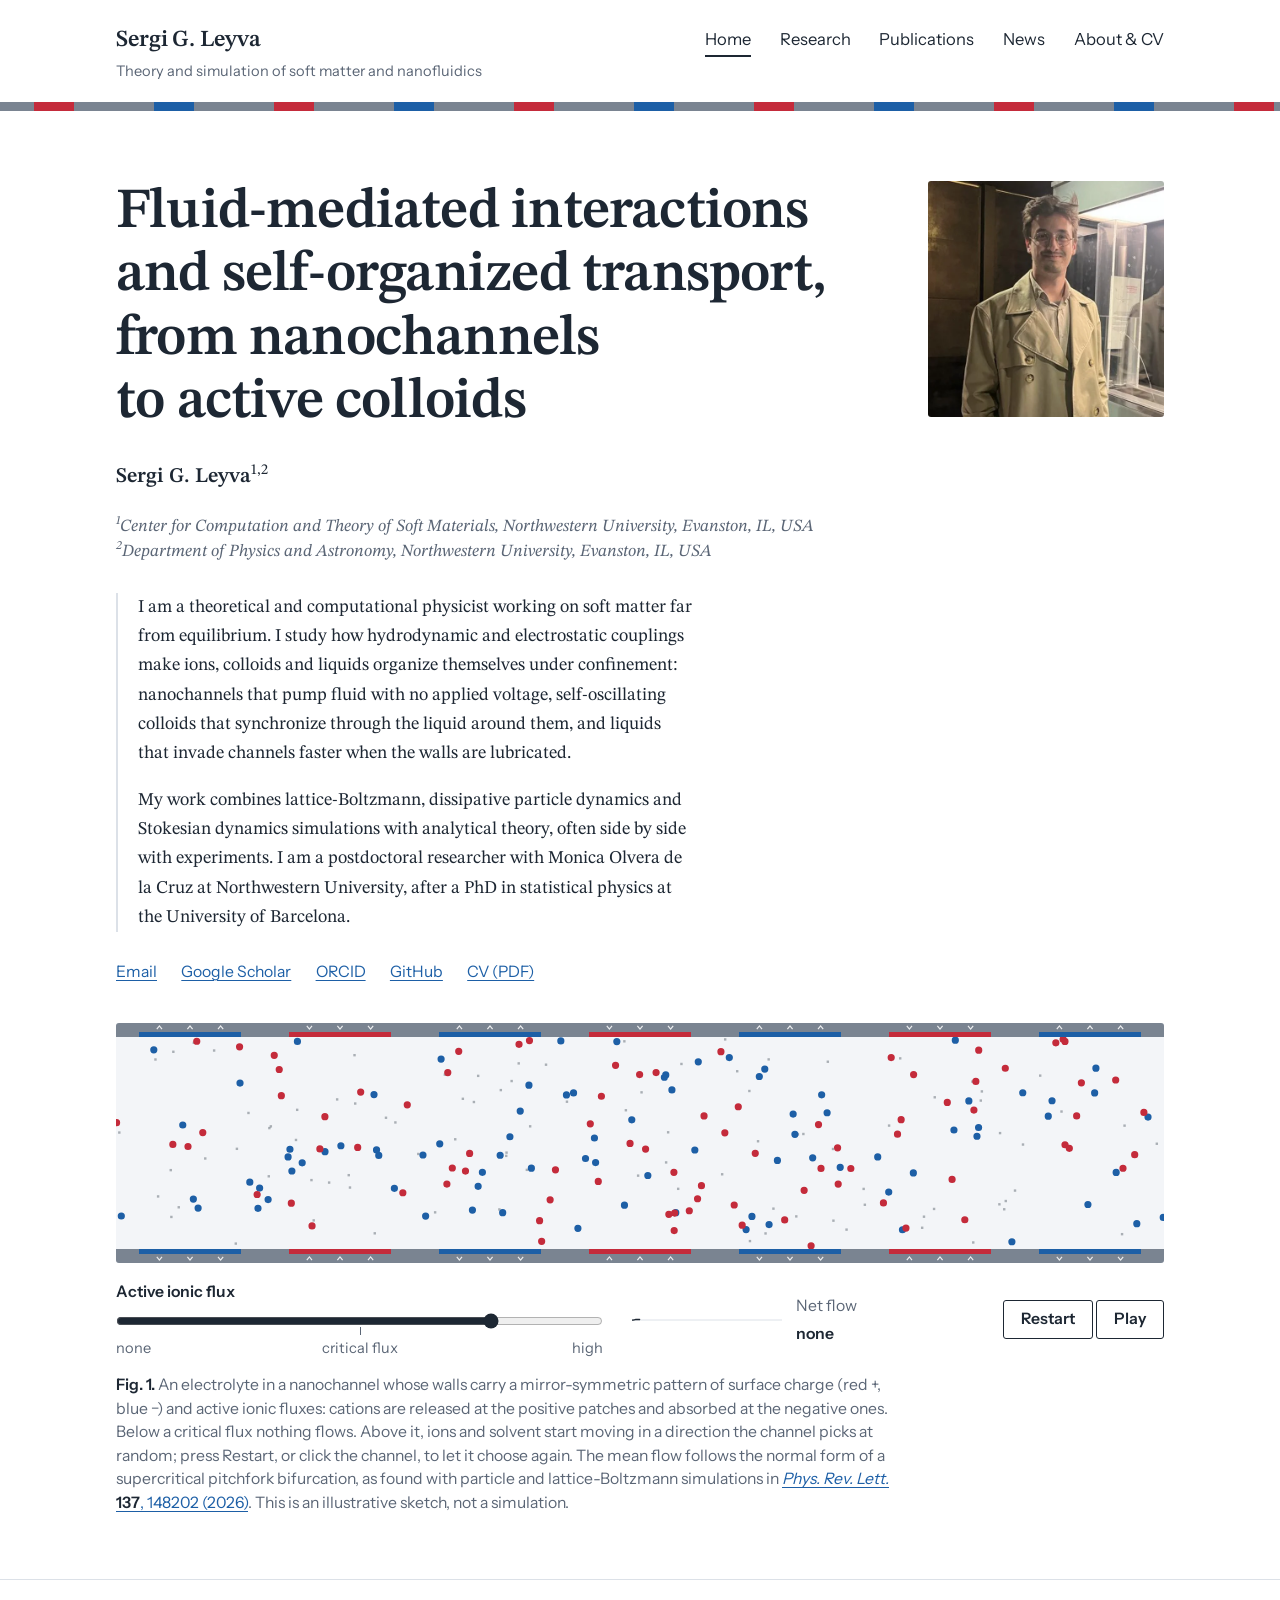
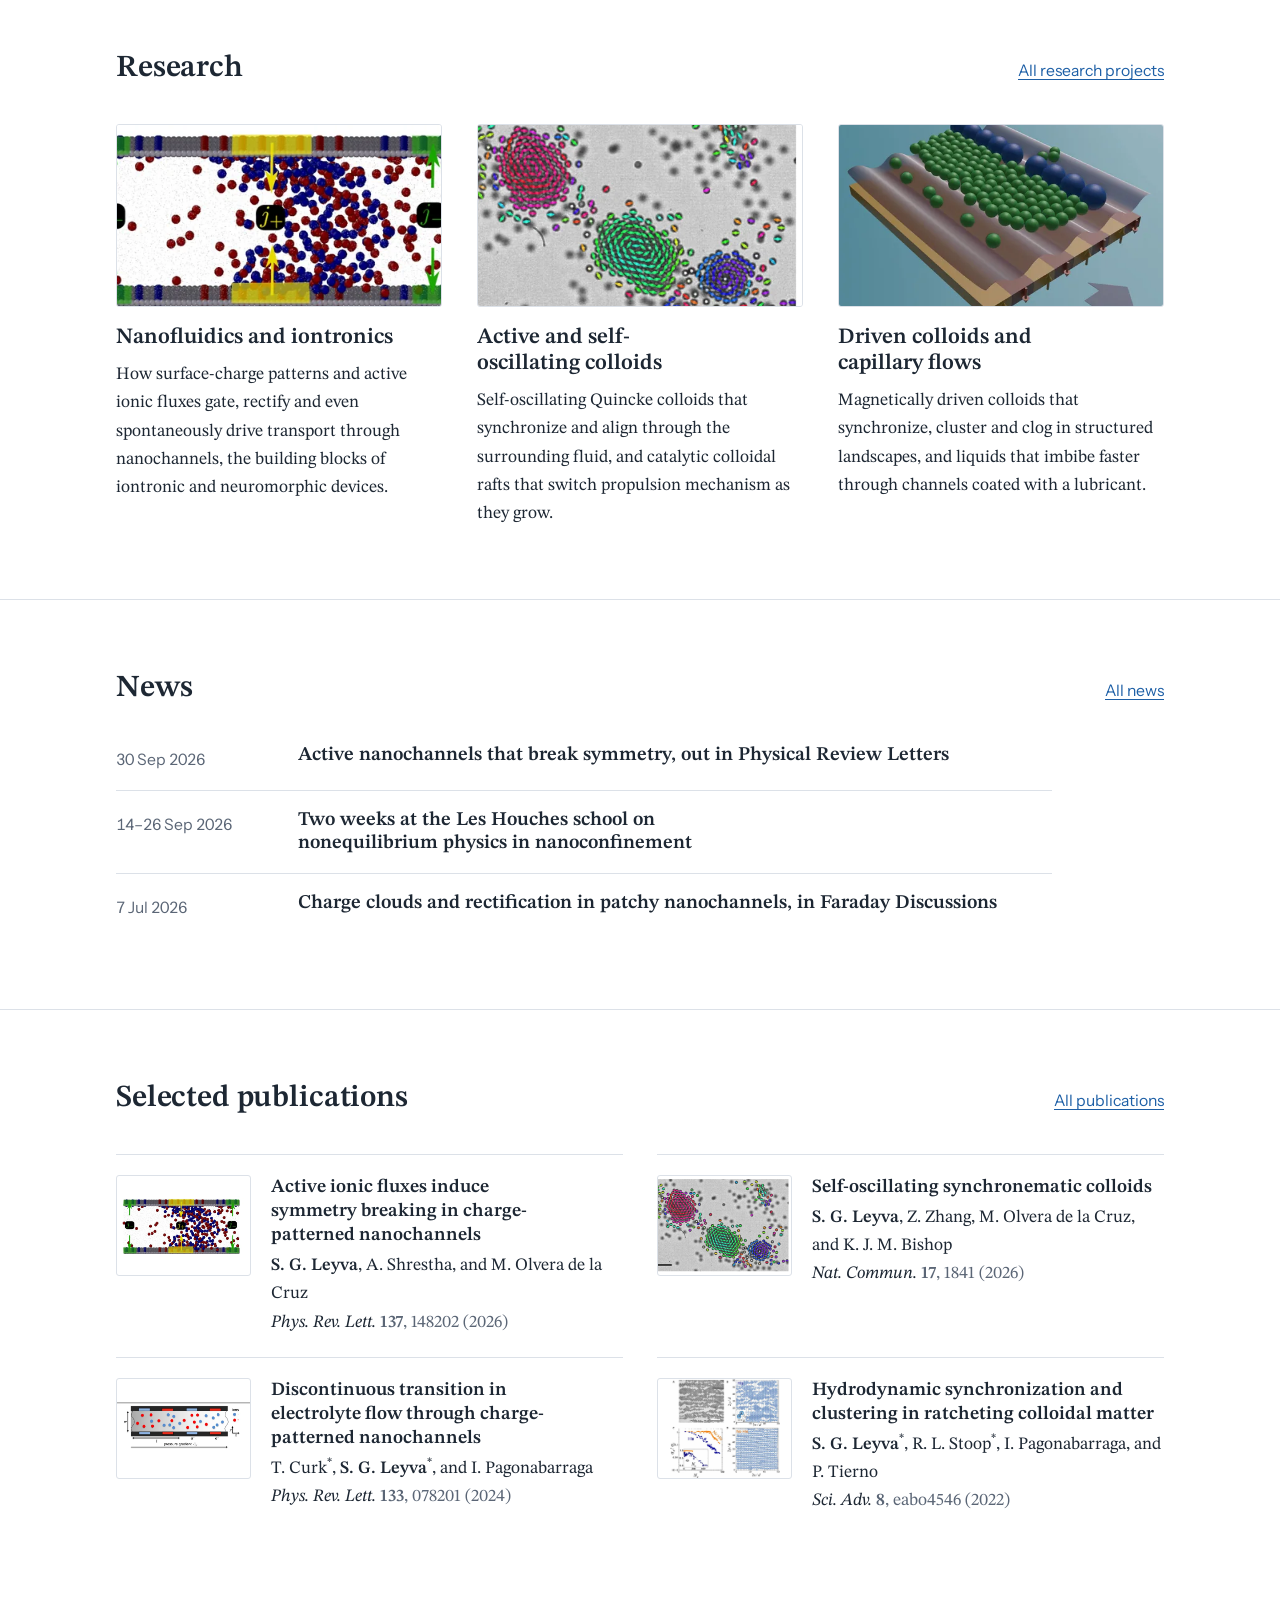
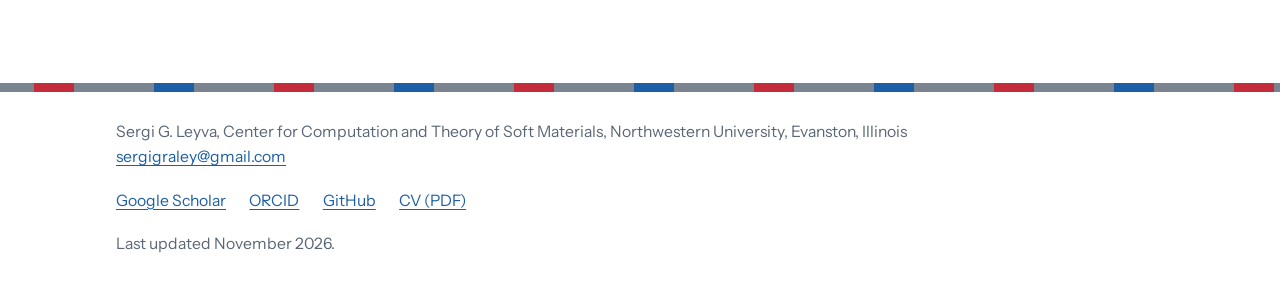
==== commit 407a6a01: "Add files via upload" ====
--- a/index.html
+++ b/index.html
@@ -74,7 +74,7 @@
           <div class="readout">
             <canvas class="trace" aria-hidden="true"></canvas>
             <span>Net flow</span>
-            <strong data-readout>none yet</strong>
+            <strong data-readout>none</strong>
           </div>
           <div>
             <button class="btn" type="button" data-restart>Restart</button>
--- a/assets/css/style.css
+++ b/assets/css/style.css
@@ -298,7 +298,7 @@
 }
 .channel-controls {
   display: grid;
-  grid-template-columns: minmax(0, 1fr) auto auto;
+  grid-template-columns: minmax(0, 1fr) 19rem auto;
   gap: 0.8rem 1.6rem;
   align-items: center;
   margin-top: 0.9rem;
@@ -331,13 +331,13 @@
 }
 .readout {
   display: grid;
-  grid-template-columns: auto auto;
+  grid-template-columns: 150px minmax(0, 1fr);
   align-items: center;
   gap: 0.15rem 0.8rem;
   color: var(--muted);
 }
 .readout canvas { width: 150px; height: 42px; display: block; grid-row: span 2; }
-.readout strong { color: var(--ink); font-weight: 600; }
+.readout strong { color: var(--ink); font-weight: 600; white-space: nowrap; }
 
 input[type="range"] {
   width: 100%;
